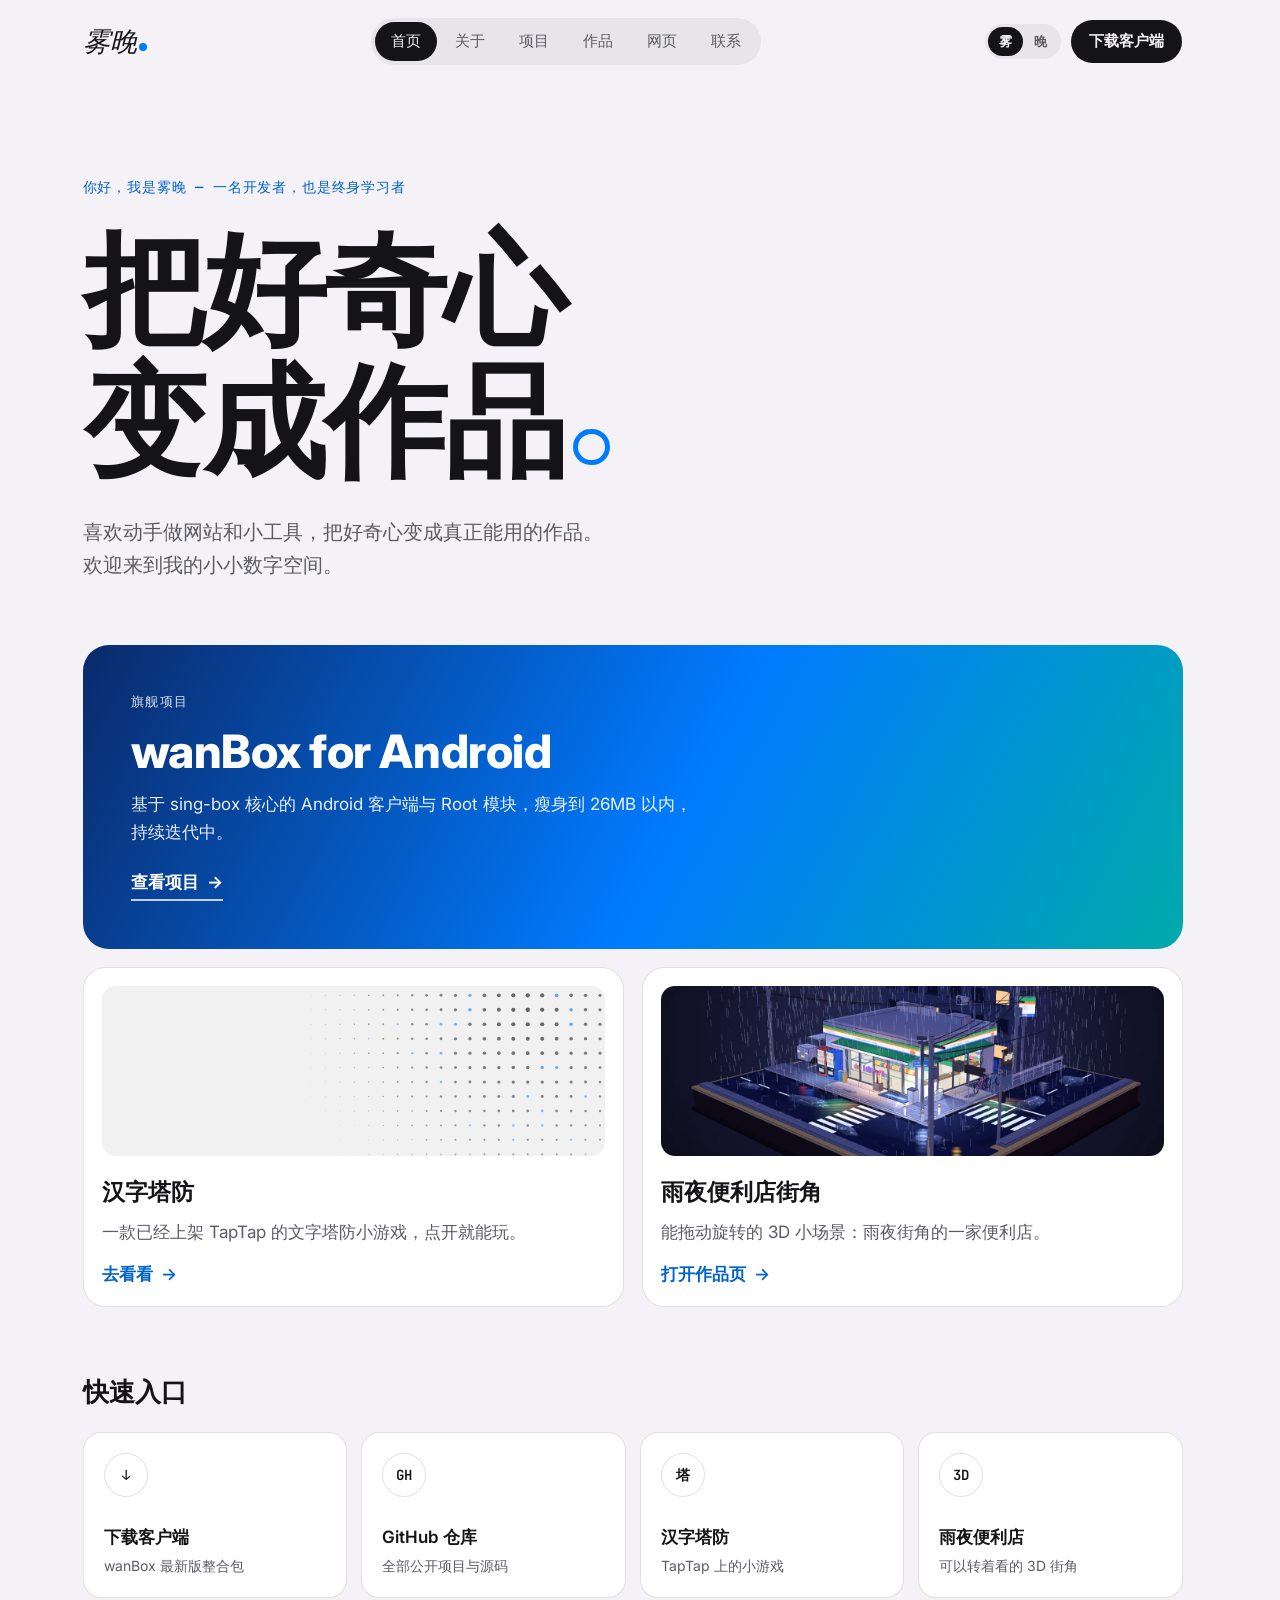
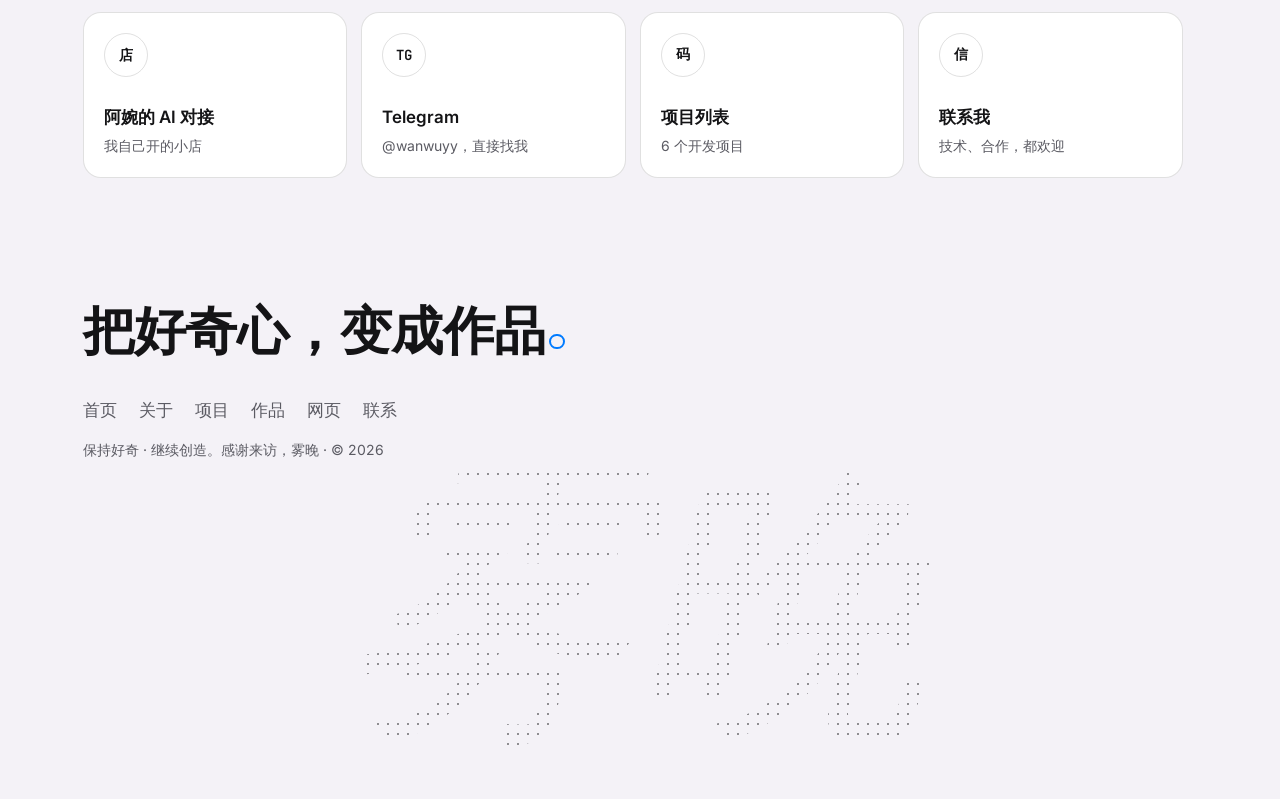
==== index.html @ 42cc9478 "Update download link to wanBox v3.0.19-preview.1" ====
<!doctype html>
<html lang="zh-CN">
<head>
  <meta charset="utf-8">
  <meta name="viewport" content="width=device-width, initial-scale=1, viewport-fit=cover">
  <meta name="color-scheme" content="dark light">
  <meta name="theme-color" content="#060607">
  <meta name="description" content="雾晚的个人主页：了解我、看我的项目与作品、浏览网页入口，并通过 Telegram 联系。">
  <title>雾晚 — 开发者 · 终身学习者</title>
  <link rel="canonical" href="https://wuwan94.duckdns.org/">
  <link rel="icon" href="/assets/favicon.svg" type="image/svg+xml">
  <script>
    (function () {
      var t = null;
      try { t = localStorage.getItem('wuwan-theme'); } catch (e) {}
      if (t !== 'light' && t !== 'dark') {
        t = window.matchMedia && window.matchMedia('(prefers-color-scheme: light)').matches ? 'light' : 'dark';
      }
      document.documentElement.dataset.theme = t;
      document.documentElement.classList.add('js');
    })();
  </script>
  <link rel="preconnect" href="https://fonts.googleapis.com">
  <link rel="preconnect" href="https://fonts.gstatic.com" crossorigin>
  <link rel="stylesheet" href="https://fonts.googleapis.com/css2?family=Inter:wght@400;500;600;700;800&family=Instrument+Serif:ital@0;1&family=JetBrains+Mono:wght@400;500&display=swap">
  <link rel="preconnect" href="https://api.github.com" crossorigin>
  <link rel="stylesheet" href="/assets/site.css?v=20261122c">
  <script src="/assets/site.js?v=20261122c" defer></script>
  <noscript><style>#geoGate,#loader{display:none}</style></noscript>
</head>
<body>
  <div id="loader" aria-hidden="true"><span class="loader-word">雾晚</span><span class="loader-dot"></span></div>
  <div id="geoGate"><div class="box"><h2>正在确认访问地区…</h2><p>请稍候</p></div></div>

  <header class="topbar">
    <a class="logo" href="#/" aria-label="雾晚，回到首页">雾晚<i class="logo-dot"></i></a>
    <nav class="capsule" aria-label="主导航">
      <a href="#/" data-nav="home">首页</a>
      <a href="#/about" data-nav="about">关于</a>
      <a href="#/projects" data-nav="projects">项目</a>
      <a href="#/works" data-nav="works">作品</a>
      <a href="#/sites" data-nav="sites">网页</a>
      <a href="#/contact" data-nav="contact">联系</a>
    </nav>
    <div class="top-actions">
      <button type="button" class="theme-switch" data-theme-toggle aria-label="切换白天 / 黑夜模式"><span class="ts-day" aria-hidden="true">雾</span><span class="ts-night" aria-hidden="true">晚</span></button>
      <a class="download-pill" data-latest-bundle href="https://github.com/Wuwan94/wanBoxForAndroid/releases/download/v3.0.19-preview.1/wanbox-root-module-with-manager-arm64-v8a.zip">下载客户端</a>
    </div>
  </header>

  <main id="app">
    <!-- ============ 首页 ============ -->
    <section class="view" data-view="home">
      <div class="hero">
        <p class="hero-kicker rise">你好，我是雾晚 — 一名开发者，也是终身学习者</p>
        <h1 class="hero-title rise">把好奇心<br>变成作品<span class="ring-dot" aria-hidden="true"></span></h1>
        <p class="hero-sub rise">喜欢动手做网站和小工具，把好奇心变成真正能用的作品。<br>欢迎来到我的小小数字空间。</p>
      </div>

      <a class="aurora-card rise" href="#/projects">
        <span class="aurora-tag">旗舰项目</span>
        <span class="aurora-title">wanBox for Android</span>
        <span class="aurora-copy">基于 sing-box 核心的 Android 客户端与 Root 模块，瘦身到 26MB 以内，持续迭代中。</span>
        <span class="aurora-meta">查看项目 <span aria-hidden="true">→</span></span>
      </a>

      <div class="duo">
        <a class="art-card rise" href="#/works">
          <span class="art-band art-dots" data-art="dots" aria-hidden="true"></span>
          <span class="art-card-title">汉字塔防</span>
          <span class="art-card-copy">一款已经上架 TapTap 的文字塔防小游戏，点开就能玩。</span>
          <span class="art-card-meta">去看看 <span aria-hidden="true">→</span></span>
        </a>
        <a class="art-card rise" href="/konbini/">
          <span class="art-band"><img src="/assets/konbini-scene.webp" width="720" height="450" alt="雨夜便利店 3D 街角全景"></span>
          <span class="art-card-title">雨夜便利店街角</span>
          <span class="art-card-copy">能拖动旋转的 3D 小场景：雨夜街角的一家便利店。</span>
          <span class="art-card-meta">打开作品页 <span aria-hidden="true">→</span></span>
        </a>
      </div>

      <h2 class="wall-title rise">快速入口</h2>
      <div class="wall">
        <a class="tool rise" data-latest-bundle href="https://github.com/Wuwan94/wanBoxForAndroid/releases/download/v3.0.19-preview.1/wanbox-root-module-with-manager-arm64-v8a.zip"><span class="tool-ic" aria-hidden="true">↓</span><span class="tool-name">下载客户端</span><span class="tool-desc">wanBox 最新版整合包</span></a>
        <a class="tool rise" href="https://github.com/Wuwan94" rel="noopener noreferrer"><span class="tool-ic" aria-hidden="true">GH</span><span class="tool-name">GitHub 仓库</span><span class="tool-desc">全部公开项目与源码</span></a>
        <a class="tool rise" href="https://www.taptap.cn/app/1019120" rel="noopener noreferrer"><span class="tool-ic" aria-hidden="true">塔</span><span class="tool-name">汉字塔防</span><span class="tool-desc">TapTap 上的小游戏</span></a>
        <a class="tool rise" href="/konbini/"><span class="tool-ic" aria-hidden="true">3D</span><span class="tool-name">雨夜便利店</span><span class="tool-desc">可以转着看的 3D 街角</span></a>
        <a class="tool rise" href="https://www.16688.com.cn/shop/S809062" rel="noopener noreferrer"><span class="tool-ic" aria-hidden="true">店</span><span class="tool-name">阿婉的 AI 对接</span><span class="tool-desc">我自己开的小店</span></a>
        <a class="tool rise" href="https://t.me/wanwuyy?direct" rel="noopener noreferrer"><span class="tool-ic" aria-hidden="true">TG</span><span class="tool-name">Telegram</span><span class="tool-desc">@wanwuyy，直接找我</span></a>
        <a class="tool rise" href="#/projects"><span class="tool-ic" aria-hidden="true">码</span><span class="tool-name">项目列表</span><span class="tool-desc">6 个开发项目</span></a>
        <a class="tool rise" href="#/contact"><span class="tool-ic" aria-hidden="true">信</span><span class="tool-name">联系我</span><span class="tool-desc">技术、合作，都欢迎</span></a>
      </div>
    </section>

    <!-- ============ 关于 ============ -->
    <section class="view" data-view="about" hidden>
      <div class="page-head">
        <div class="art-band art-wide" data-art="flow" aria-hidden="true"></div>
        <div class="head-row">
          <h1 class="page-title">关于<span class="ring-dot" aria-hidden="true"></span></h1>
          <p class="head-intro">先动手，<br>再慢慢变好。</p>
        </div>
      </div>
      <section class="island-wrap" aria-label="可以开车逛的小岛">
        <div class="island-stage" id="islandStage">
          <canvas id="islandCanvas"></canvas>
          <div class="island-hud"><span id="islandCount">已探索 0 / 6</span></div>
          <div class="island-card" id="islandCard" hidden>
            <button class="island-card-close" id="islandCardClose" type="button" aria-label="关掉这张卡">×</button>
            <h3 id="islandCardTitle"></h3>
            <p id="islandCardCopy"></p>
            <a class="island-card-link" id="islandCardLink" href="#/about"></a>
          </div>
          <div class="island-pad" aria-hidden="true">
            <button type="button" data-k="left" tabindex="-1">◀</button>
            <button type="button" data-k="up" tabindex="-1">▲</button>
            <button type="button" data-k="down" tabindex="-1">▼</button>
            <button type="button" data-k="right" tabindex="-1">▶</button>
          </div>
        </div>
        <p class="island-hint">开车逛一圈吧：WASD 或方向键驾驶，点岛上的建筑也能自动开过去，手机可以用右下角的方向键。六个地方，六件我正在做的事。</p>
      </section>
      <div class="prose">
        <p>我是一名对技术充满热情的开发者，平时喜欢折腾网站和各种小工具。这个主页也是我的作品之一——从页面、样式到部署，都是一次边做边学的实践。</p>
        <p>我相信学习最好的方式就是动手做项目。每做完一个小项目，就把经验记下来，慢慢积累成自己的作品集。</p>
        <blockquote>“好奇心会带我们走得更远。”<cite>— 雾晚</cite></blockquote>
      </div>
      <div class="fact-row">
        <div class="fact"><span class="fact-num">6</span><span class="fact-label">个开发项目</span></div>
        <div class="fact"><span class="fact-num">1</span><span class="fact-label">款上架小游戏</span></div>
        <div class="fact"><span class="fact-num">1</span><span class="fact-label">家自己的小店</span></div>
      </div>
    </section>

    <!-- ============ 项目 ============ -->
    <section class="view" data-view="projects" hidden>
      <div class="page-head">
        <div class="art-band art-wide" data-art="dots" aria-hidden="true"></div>
        <div class="head-row">
          <h1 class="page-title">项目<span class="ring-dot" aria-hidden="true"></span></h1>
          <p class="head-intro">我的项目，<br>直接看仓库。</p>
        </div>
      </div>
      <a class="aurora-card" href="https://github.com/Wuwan94/wanBoxForAndroid" rel="noopener noreferrer">
        <span class="aurora-tag">旗舰项目 · Android / Kotlin</span>
        <span class="aurora-title">wanBox for Android</span>
        <span class="aurora-copy">打开仓库查看代码与项目内容，最新版整合包也可以直接下载。</span>
        <span class="aurora-meta">查看 GitHub 仓库 <span aria-hidden="true">↗</span></span>
      </a>
      <ul class="repo-list">
        <li><a href="https://github.com/Wuwan94/wanBoxForAndroid" rel="noopener noreferrer"><span class="repo-name">wanBoxForAndroid</span><span class="repo-desc">Android 客户端 · Kotlin</span><span class="repo-arrow" aria-hidden="true">↗</span></a></li>
        <li><a href="https://github.com/Wuwan94/AnyKernel3" rel="noopener noreferrer"><span class="repo-name">AnyKernel3</span><span class="repo-desc">内核项目 · SukiSU / BakaSU / FinaSU</span><span class="repo-arrow" aria-hidden="true">↗</span></a></li>
        <li><a href="https://github.com/Wuwan94/oppo_oplus_realme_sm8850" rel="noopener noreferrer"><span class="repo-name">oppo_oplus_realme_sm8850</span><span class="repo-desc">SM8850 内核自动构建</span><span class="repo-arrow" aria-hidden="true">↗</span></a></li>
        <li><a href="https://github.com/Wuwan94/finasu-sm8850-builder" rel="noopener noreferrer"><span class="repo-name">finasu-sm8850-builder</span><span class="repo-desc">SM8850 6.12 内核构建 · FinaSU</span><span class="repo-arrow" aria-hidden="true">↗</span></a></li>
        <li><a href="https://github.com/Wuwan94/rea" rel="noopener noreferrer"><span class="repo-name">rea</span><span class="repo-desc">Agent 辅助逆向 · TypeScript</span><span class="repo-arrow" aria-hidden="true">↗</span></a></li>
        <li><a href="https://github.com/Wuwan94/GKI_FinaSU" rel="noopener noreferrer"><span class="repo-name">GKI_FinaSU</span><span class="repo-desc">GKI 自动构建 · FinaSU / SUSFSC</span><span class="repo-arrow" aria-hidden="true">↗</span></a></li>
      </ul>
      <p class="note-line">每个项目都可以在仓库中继续了解；学习笔记和小工具实验也都放在仓库列表里。</p>
    </section>

    <!-- ============ 作品 ============ -->
    <section class="view" data-view="works" hidden>
      <div class="page-head">
        <div class="art-band art-wide" data-art="confetti" aria-hidden="true"></div>
        <div class="head-row">
          <h1 class="page-title">作品<span class="ring-dot" aria-hidden="true"></span></h1>
          <p class="head-intro">我的作品，<br>点开就能玩。</p>
        </div>
      </div>
      <div class="work-list">
        <a class="work-card" href="/konbini/">
          <span class="work-shot"><img src="/assets/konbini-scene.webp" width="720" height="450" alt="雨夜便利店 3D 街角全景"></span>
          <span class="work-body">
            <span class="work-title">雨夜便利店街角</span>
            <span class="work-tag">3D 场景</span>
            <span class="work-copy">能拖动旋转的 3D 小场景：雨夜街角的一家便利店。</span>
            <span class="art-card-meta">打开作品页 <span aria-hidden="true">→</span></span>
          </span>
        </a>
        <a class="work-card" href="https://www.taptap.cn/app/1019120" rel="noopener noreferrer">
          <span class="work-shot art-fill" data-art="dots" aria-hidden="true"></span>
          <span class="work-body">
            <span class="work-title">汉字塔防</span>
            <span class="work-tag">小游戏 · 已上架 TapTap</span>
            <span class="work-copy">用汉字组字成将的塔防游戏，5 种模式、29 位名将，在 TapTap 免费试玩。</span>
            <span class="art-card-meta">去 TapTap 看看 <span aria-hidden="true">↗</span></span>
          </span>
        </a>
      </div>
      <p class="note-line">以后做的小东西都会陆续放到这一页，每个作品都有自己单独的一页。</p>
    </section>

    <!-- ============ 网页 ============ -->
    <section class="view" data-view="sites" hidden>
      <div class="page-head">
        <div class="art-band art-wide" data-art="wave" aria-hidden="true"></div>
        <div class="head-row">
          <h1 class="page-title">网页<span class="ring-dot" aria-hidden="true"></span></h1>
          <p class="head-intro">网页与仓库，<br>继续探索。</p>
        </div>
      </div>
      <div class="wall wall-2">
        <a class="tool" href="https://github.com/Wuwan94/wuwan94.github.io" rel="noopener noreferrer"><span class="tool-ic" aria-hidden="true">源</span><span class="tool-name">网站源码</span><span class="tool-desc">查看这个网站的 GitHub 仓库</span></a>
        <a class="tool" href="https://github.com/Wuwan94" rel="noopener noreferrer"><span class="tool-ic" aria-hidden="true">GH</span><span class="tool-name">更多网页与仓库</span><span class="tool-desc">打开 GitHub，浏览我的公开仓库</span></a>
        <a class="tool" href="/konbini/"><span class="tool-ic" aria-hidden="true">3D</span><span class="tool-name">雨夜便利店街角</span><span class="tool-desc">本站的 3D 小场景页面</span></a>
        <a class="tool" href="https://wuwan94.duckdns.org/"><span class="tool-ic" aria-hidden="true">备</span><span class="tool-name">备用地址</span><span class="tool-desc">wuwan94.duckdns.org，同一个站</span></a>
      </div>
      <p class="note-line">点开入口查看源码或仓库，项目详情可在对应仓库里了解。</p>
    </section>

    <!-- ============ 联系 ============ -->
    <section class="view" data-view="contact" hidden>
      <div class="page-head">
        <div class="art-band art-wide" data-art="bubbles" aria-hidden="true"></div>
        <div class="head-row">
          <h1 class="page-title">联系<span class="ring-dot" aria-hidden="true"></span></h1>
          <p class="head-intro">有想法？<br>我们聊聊。</p>
        </div>
      </div>
      <p class="prose-lead">技术、合作，或者交换最近学到的新东西，都欢迎。</p>
      <div class="contact-list">
        <a class="contact-row" href="https://t.me/wanwuyy?direct" rel="noopener noreferrer">
          <span class="contact-name">@wanwuyy</span>
          <span class="contact-desc">通过 Telegram 联系雾晚</span>
          <span class="repo-arrow" aria-hidden="true">↗</span>
        </a>
        <a class="contact-row" href="https://www.16688.com.cn/shop/S809062" rel="noopener noreferrer">
          <span class="contact-name">阿婉的 AI 对接</span>
          <span class="contact-desc">我自己开的小店，卖 AI 成品号等虚拟商品</span>
          <span class="repo-arrow" aria-hidden="true">↗</span>
        </a>
        <a class="contact-row" href="https://github.com/Wuwan94" rel="noopener noreferrer">
          <span class="contact-name">GitHub</span>
          <span class="contact-desc">Wuwan94，代码都在这里</span>
          <span class="repo-arrow" aria-hidden="true">↗</span>
        </a>
      </div>
    </section>
  </main>

  <footer class="site-footer">
    <p class="footer-slogan">把好奇心，变成作品<span class="ring-dot" aria-hidden="true"></span></p>
    <nav class="footer-nav" aria-label="页脚导航">
      <a href="#/">首页</a><a href="#/about">关于</a><a href="#/projects">项目</a><a href="#/works">作品</a><a href="#/sites">网页</a><a href="#/contact">联系</a>
    </nav>
    <p class="footer-line">保持好奇 · 继续创造。感谢来访，雾晚 · © 2026</p>
    <div class="wordmark" aria-hidden="true">雾晚</div>
  </footer>

  <button type="button" id="toTop" aria-label="回到顶部">↑</button>
</body>
</html>
---- assets/site.css ----
/* 雾晚个人主页 — 2026-11-22 整站改版：灰阶打底 + 水蓝签名色，巨字标题与空心圆句号，
   衬线斜体 Logo、顶部胶囊导航、每页一幅生成式页首画、页脚半调字标。 */
:root,[data-theme="dark"]{
  --bg:#060607; --ink:#f4f4f2; --muted:#a3a3a3; --line:rgba(255,255,255,.13);
  --card:#0e0e10; --track:rgba(255,255,255,.09); --pill-ink:#060607;
  --water:#007bff; --water-soft:rgba(0,123,255,.16); --water-text:#5ea9ff; color-scheme:dark;
}
[data-theme="light"]{
  --bg:#f4f2f7; --ink:#141416; --muted:#5b5b63; --line:rgba(20,20,22,.13);
  --card:#ffffff; --track:rgba(20,20,22,.06); --pill-ink:#f4f2f7;
  --water:#007bff; --water-soft:rgba(0,123,255,.12); --water-text:#0063cc; color-scheme:light;
}
:root{
  --sans:"Inter",system-ui,-apple-system,BlinkMacSystemFont,"Segoe UI",Roboto,"PingFang SC","Hiragino Sans GB","Noto Sans SC","Microsoft YaHei",sans-serif;
  --serif:"Instrument Serif","Noto Serif SC","Songti SC",serif;
  --mono:"JetBrains Mono",ui-monospace,SFMono-Regular,Menlo,monospace;
  --col:min(1100px,100% - 40px);
  --ease:cubic-bezier(.22,.8,.3,1);
}
*{box-sizing:border-box}
html{scroll-behavior:smooth;scrollbar-gutter:stable}
body{margin:0;background:var(--bg);color:var(--ink);font:400 17px/1.65 var(--sans);-webkit-font-smoothing:antialiased;transition:background .4s ease,color .4s ease}
a{color:inherit;text-decoration:none}
a:focus-visible,button:focus-visible{outline:3px solid var(--water);outline-offset:3px}
img{max-width:100%}
::selection{background:var(--water);color:#fff}

/* ---------- loader & gate ---------- */
#loader{position:fixed;inset:0;z-index:90;background:var(--bg);display:flex;align-items:center;justify-content:center;gap:12px;transition:opacity .5s ease,visibility .5s}
#loader.done{opacity:0;visibility:hidden}
.loader-word{font:italic 400 30px var(--serif);letter-spacing:.02em}
.loader-dot{width:11px;height:11px;border-radius:50%;background:var(--water);animation:pulse 1s ease-in-out infinite}
@keyframes pulse{50%{transform:scale(1.7);opacity:.5}}
#geoGate{position:fixed;inset:0;z-index:100;background:var(--bg);display:grid;place-items:center;text-align:center}
#geoGate .box h2{font-size:24px;margin:0 0 8px}
#geoGate .box p{color:var(--muted);margin:0}

/* ---------- top bar ---------- */
.topbar{position:sticky;top:0;z-index:50;display:flex;align-items:center;justify-content:space-between;gap:16px;width:var(--col);margin:0 auto;padding:18px 0 14px;background:color-mix(in srgb,var(--bg) 86%,transparent);backdrop-filter:blur(12px)}
.logo{font:italic 400 27px/1 var(--serif);letter-spacing:.01em;display:inline-flex;align-items:baseline;gap:2px}
.logo-dot{width:8px;height:8px;border-radius:50%;background:var(--water);display:inline-block}
.capsule{display:flex;gap:2px;background:var(--track);border-radius:999px;padding:4px;overflow-x:auto;scrollbar-width:none}
.capsule::-webkit-scrollbar{display:none}
.capsule a{padding:7px 16px;border-radius:999px;font-size:15px;font-weight:500;color:var(--muted);white-space:nowrap;transition:color .25s,background .25s}
.capsule a:hover{color:var(--ink)}
.capsule a.on{background:var(--ink);color:var(--pill-ink)}
.top-actions{display:flex;align-items:center;gap:10px}
.theme-switch{display:inline-flex;background:var(--track);border:0;border-radius:999px;padding:3px;cursor:pointer;font:inherit}
.theme-switch span{padding:4px 11px;border-radius:999px;font-size:13px;font-weight:600;color:var(--muted)}
[data-theme="dark"] .ts-night,[data-theme="light"] .ts-day{background:var(--ink);color:var(--pill-ink)}
.download-pill{background:var(--ink);color:var(--pill-ink);border-radius:999px;padding:9px 18px;font-size:15px;font-weight:600;white-space:nowrap;transition:transform .2s var(--ease)}
.download-pill:hover{transform:translateY(-1px)}

/* ---------- shared ---------- */
main,footer.site-footer{width:var(--col);margin:0 auto}
.view[hidden]{display:none}
.rise{animation:rise .85s var(--ease) both}
.rise:nth-child(2){animation-delay:.06s}.rise:nth-child(3){animation-delay:.12s}
@keyframes rise{from{opacity:0;transform:translateY(24px)}to{opacity:1;transform:none}}
.ring-dot{display:inline-block;width:.30em;height:.30em;border:.048em solid var(--water);border-radius:50%;margin-left:.07em;vertical-align:baseline}
.note-line{color:var(--muted);margin:34px 0 0}

/* ---------- home ---------- */
.hero{padding:11vh 0 7vh;text-align:left}
.hero-kicker{font:500 14px var(--mono);letter-spacing:.06em;color:var(--water-text);margin:0 0 26px}
.hero-title{font-size:clamp(54px,9.6vw,124px);font-weight:800;line-height:1.08;letter-spacing:-.02em;margin:0 0 28px}
.hero-sub{color:var(--muted);font-size:clamp(17px,2vw,20px);margin:0}
.aurora-card{display:block;border-radius:26px;padding:clamp(28px,4.5vw,48px);color:#fff;background:linear-gradient(118deg,#0a2a6b 0%,#007bff 34%,#00b39a 68%,#6d5cff 105%);background-size:160% 160%;animation:aurora 14s ease-in-out infinite alternate;overflow:hidden}
@keyframes aurora{from{background-position:0% 40%}to{background-position:90% 60%}}
.aurora-tag{display:block;font:500 13px var(--mono);letter-spacing:.12em;opacity:.85;margin-bottom:14px}
.aurora-title{display:block;font-size:clamp(30px,4.4vw,46px);font-weight:800;letter-spacing:-.01em;line-height:1.15;margin-bottom:12px}
.aurora-copy{display:block;font-size:17px;opacity:.92;max-width:52ch;margin-bottom:22px}
.aurora-meta{display:inline-flex;gap:8px;align-items:center;font-weight:700;border-bottom:2px solid rgba(255,255,255,.75);padding-bottom:3px}
.duo{display:grid;grid-template-columns:1fr 1fr;gap:18px;margin-top:18px}
.art-card{display:block;background:var(--card);border:1px solid var(--line);border-radius:22px;padding:18px;transition:transform .25s var(--ease),border-color .25s}
.art-card:hover{transform:translateY(-3px);border-color:var(--water)}
.art-band{display:block;height:170px;border-radius:14px;overflow:hidden;background:var(--track);margin-bottom:18px}
.art-band svg{width:100%;height:100%;display:block}
.art-band img{width:100%;height:100%;object-fit:cover;display:block}
.art-card-title{display:block;font-size:23px;font-weight:700;margin-bottom:6px}
.art-card-copy{display:block;color:var(--muted);margin-bottom:14px}
.art-card-meta{display:inline-flex;gap:8px;font-weight:600;color:var(--water-text)}
.wall-title{font-size:26px;font-weight:800;margin:64px 0 18px}
.wall{display:grid;grid-template-columns:repeat(4,1fr);gap:14px}
.wall-2{grid-template-columns:repeat(2,1fr)}
.tool{display:block;background:var(--card);border:1px solid var(--line);border-radius:18px;padding:20px;transition:transform .25s var(--ease),border-color .25s}
.tool:hover{transform:translateY(-3px);border-color:var(--water)}
.tool-ic{display:flex;align-items:center;justify-content:center;width:44px;height:44px;border:1px solid var(--line);border-radius:50%;font:600 14px var(--mono);margin-bottom:26px}
.tool-name{display:block;font-size:17px;font-weight:600}
.tool-desc{display:block;color:var(--muted);font-size:14px;margin-top:3px}

/* ---------- sub pages ---------- */
.page-head{padding-top:26px}
.art-wide{height:190px;border-radius:18px}
.head-row{display:flex;align-items:flex-end;justify-content:space-between;gap:24px;padding:34px 0 26px;border-bottom:1px solid var(--line)}
.page-title{font-size:clamp(60px,9vw,110px);font-weight:800;line-height:1.02;letter-spacing:-.02em;margin:0}
.head-intro{font-size:clamp(18px,2.2vw,23px);font-weight:600;line-height:1.45;margin:0;text-align:right}
.prose{max-width:68ch;padding-top:36px;font-size:18px}
.prose p{margin:0 0 20px}
.prose blockquote{margin:34px 0 0;padding-left:20px;border-left:3px solid var(--water);font-size:21px;font-weight:600}
.prose blockquote cite{display:block;font-style:normal;color:var(--muted);font-size:15px;margin-top:8px}
.prose-lead{font-size:19px;color:var(--muted);padding-top:32px;margin:0}
.fact-row{display:grid;grid-template-columns:repeat(3,1fr);gap:14px;margin-top:44px}
.fact{background:var(--card);border:1px solid var(--line);border-radius:18px;padding:24px}
.fact-num{display:block;font-size:40px;font-weight:800;line-height:1}
.fact-label{display:block;color:var(--muted);margin-top:8px}
.repo-list{list-style:none;margin:36px 0 0;padding:0}
.repo-list li{border-top:1px solid var(--line)}
.repo-list li:last-child{border-bottom:1px solid var(--line)}
.repo-list a{display:flex;align-items:baseline;gap:18px;padding:19px 6px;transition:background .2s}
.repo-list a:hover{background:var(--water-soft)}
.repo-name{font-weight:600;font-size:18px;overflow-wrap:anywhere}
.repo-desc{color:var(--muted);margin-left:auto;text-align:right;font-size:15px}
.repo-arrow{color:var(--water);font-weight:700}
.projects-flag{margin-top:36px}
.work-list{display:grid;gap:18px;margin-top:36px}
.work-card{display:grid;grid-template-columns:1.15fr 1fr;gap:0;background:var(--card);border:1px solid var(--line);border-radius:22px;overflow:hidden;transition:transform .25s var(--ease),border-color .25s}
.work-card:hover{transform:translateY(-3px);border-color:var(--water)}
.work-shot{display:block;min-height:250px;background:var(--track)}
.work-shot img{width:100%;height:100%;object-fit:cover;display:block}
.work-shot svg{width:100%;height:100%;display:block}
.work-body{display:block;padding:28px}
.work-title{display:block;font-size:26px;font-weight:800}
.work-tag{display:inline-block;margin:10px 0 12px;padding:3px 12px;border-radius:999px;background:var(--water-soft);color:var(--water-text);font-size:13px;font-weight:600}
.work-copy{display:block;color:var(--muted);margin-bottom:18px}
.contact-list{margin-top:14px}
.contact-row{display:flex;align-items:baseline;gap:18px;padding:24px 6px;border-top:1px solid var(--line);transition:background .2s}
.contact-row:last-child{border-bottom:1px solid var(--line)}
.contact-row:hover{background:var(--water-soft)}
.contact-name{font-size:21px;font-weight:700}
.contact-desc{color:var(--muted);margin-left:auto;text-align:right}

/* ---------- footer ---------- */
footer.site-footer{margin-top:110px;padding-bottom:26px}
.footer-slogan{font-size:clamp(32px,4.8vw,52px);font-weight:800;letter-spacing:-.01em;margin:0 0 22px}
.footer-nav{display:flex;flex-wrap:wrap;gap:8px 22px;margin-bottom:14px}
.footer-nav a{color:var(--muted);font-weight:500}
.footer-nav a:hover{color:var(--water)}
.footer-line{color:var(--muted);font-size:14px;margin:0 0 8px}
.wordmark{font:italic 400 clamp(120px,23vw,300px)/0.95 var(--serif);text-align:center;opacity:.45;background-image:radial-gradient(circle,var(--ink) 1.3px,transparent 1.45px);background-size:10px 10px;-webkit-background-clip:text;background-clip:text;color:transparent;user-select:none}
#toTop{position:fixed;right:22px;bottom:22px;width:48px;height:48px;border-radius:50%;border:1px solid var(--line);background:var(--card);color:var(--ink);font-size:19px;cursor:pointer;opacity:0;visibility:hidden;transition:opacity .3s,visibility .3s;z-index:40}
#toTop.show{opacity:1;visibility:visible}

/* ---------- small screens ---------- */
@media(max-width:900px){
  .wall{grid-template-columns:repeat(2,1fr)}
  .duo{grid-template-columns:1fr}
  .work-card{grid-template-columns:1fr}
  .work-shot{min-height:200px}
}
@media(max-width:680px){
  .topbar{flex-wrap:wrap}
  .capsule{order:3;width:100%;justify-content:space-between}
  .capsule a{padding:6px 10px;font-size:14px}
  .hero{padding-top:7vh}
  .head-row{flex-direction:column;align-items:flex-start;gap:12px}
  .head-intro{text-align:left}
  .fact-row{grid-template-columns:1fr 1fr 1fr;gap:8px}
  .fact{padding:16px}
  .fact-num{font-size:30px}
  .repo-desc{display:none}
  .contact-desc{display:none}
  .art-wide{height:130px}
}
@media(prefers-reduced-motion:reduce){
  *,*::before,*::after{animation:none!important;transition:none!important;scroll-behavior:auto!important}
}

/* ---------- drivable island (about page) ---------- */
.island-wrap{margin-top:36px}
.island-stage{position:relative;border:1px solid var(--line);border-radius:22px;overflow:hidden;background:#0d2138;aspect-ratio:16/10}
.island-stage canvas{display:block;width:100%;height:100%}
.island-hud{position:absolute;top:14px;left:14px;background:color-mix(in srgb,var(--card) 88%,transparent);border:1px solid var(--line);border-radius:999px;padding:6px 14px;font-size:14px;font-weight:600;backdrop-filter:blur(6px)}
.island-card{position:absolute;left:14px;right:14px;bottom:14px;background:color-mix(in srgb,var(--card) 94%,transparent);border:1px solid var(--line);border-radius:18px;padding:18px 20px;backdrop-filter:blur(8px)}
.island-card h3{margin:0 26px 6px 0;font-size:21px}
.island-card p{margin:0 0 10px;color:var(--muted)}
.island-card-link{font-weight:700;color:var(--water-text)}
.island-card-close{position:absolute;top:8px;right:12px;border:0;background:none;color:var(--muted);font-size:22px;cursor:pointer;line-height:1;padding:4px}
.island-pad{position:absolute;right:12px;bottom:12px;display:none;gap:8px}
.island-pad button{width:46px;height:46px;border-radius:50%;border:1px solid var(--line);background:color-mix(in srgb,var(--card) 85%,transparent);color:var(--ink);font-size:16px;backdrop-filter:blur(6px)}
@media(pointer:coarse){.island-pad{display:flex}}
.island-hint{color:var(--muted);margin:12px 2px 0;font-size:15px}
@media(max-width:680px){.island-card{right:14px}}
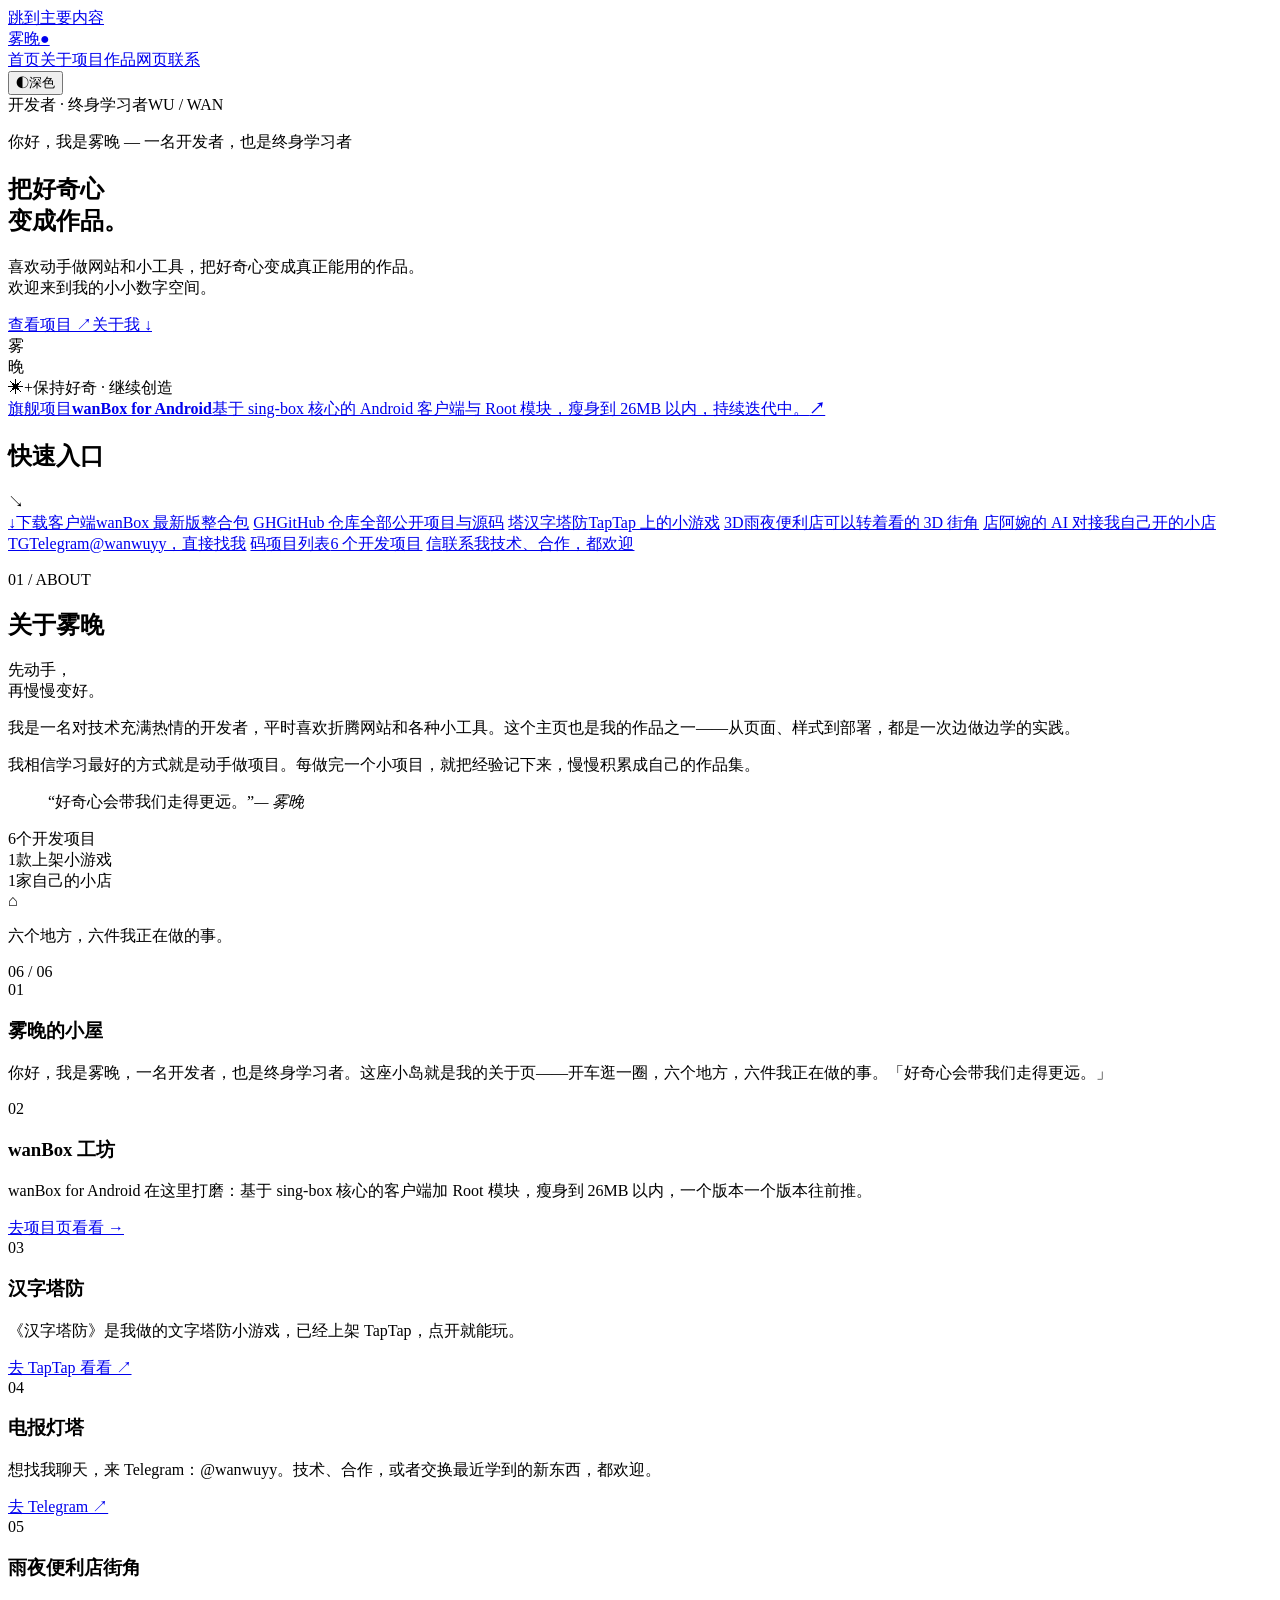
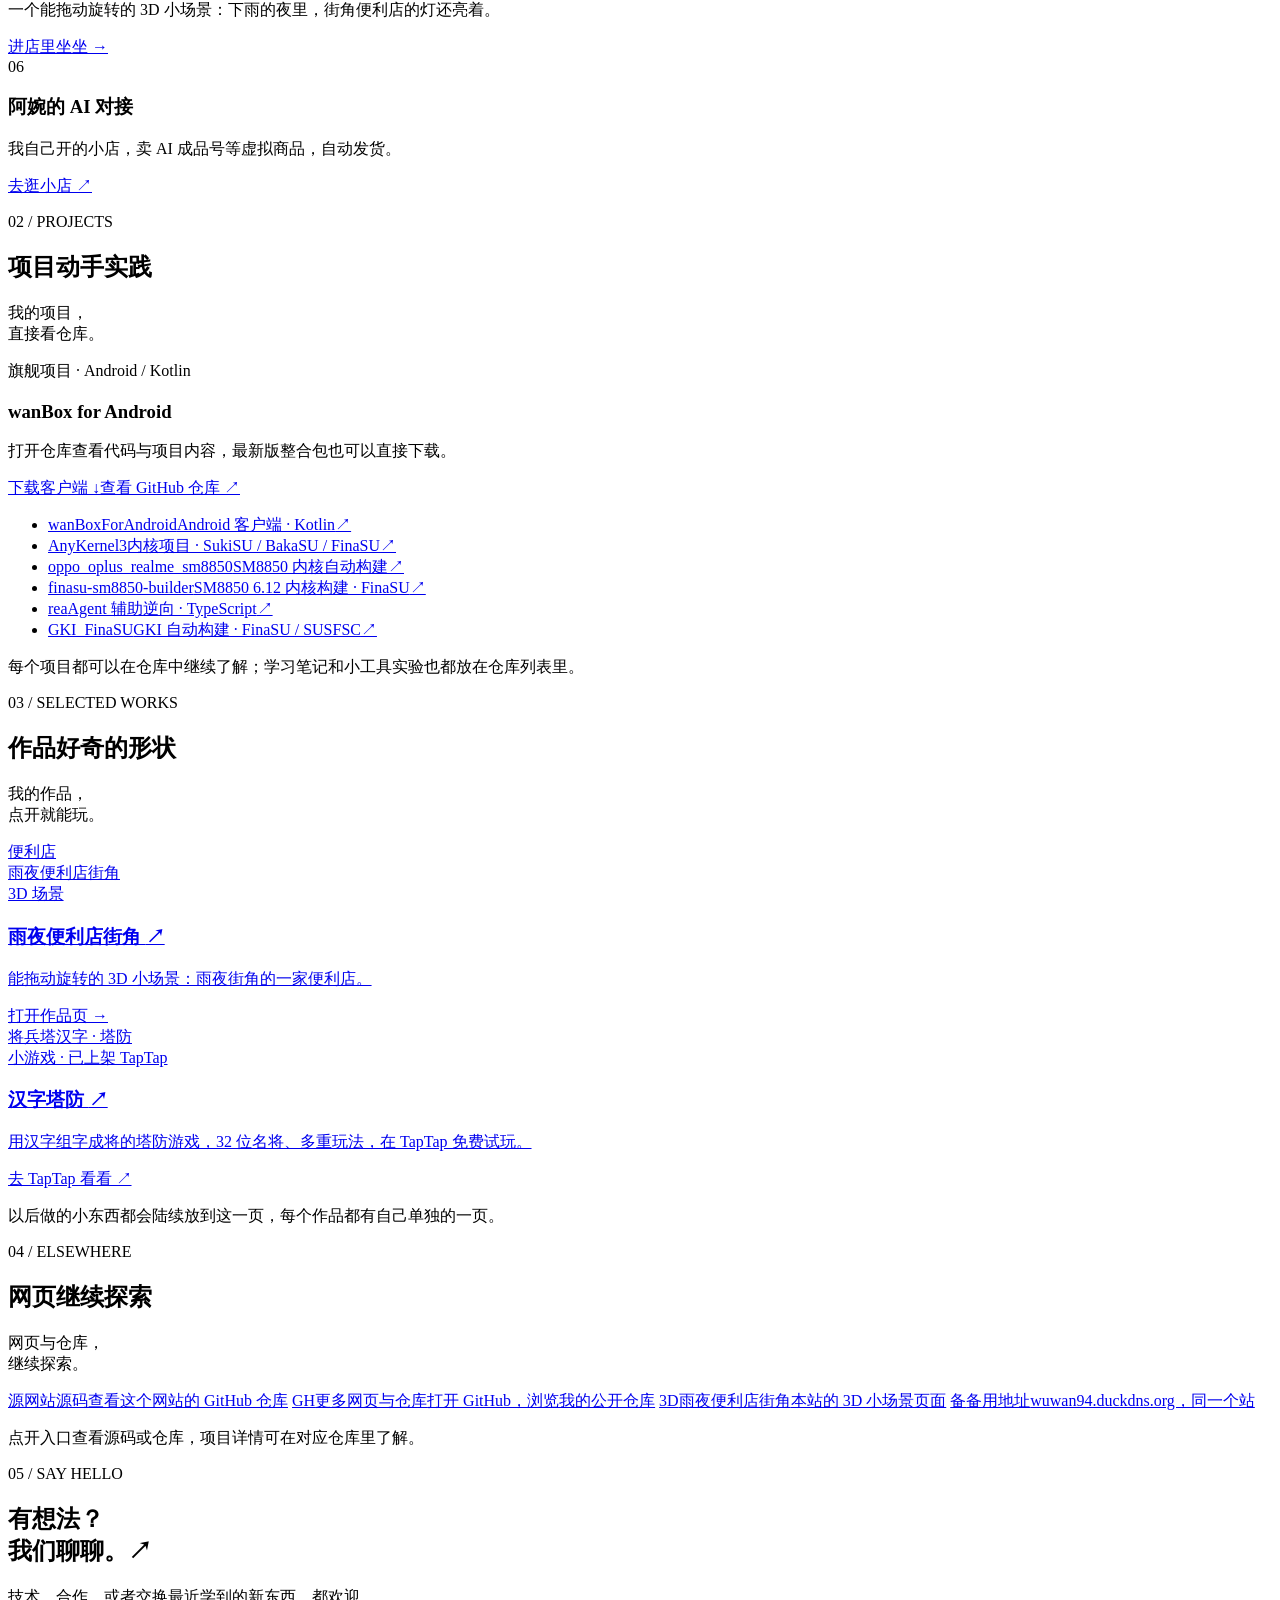
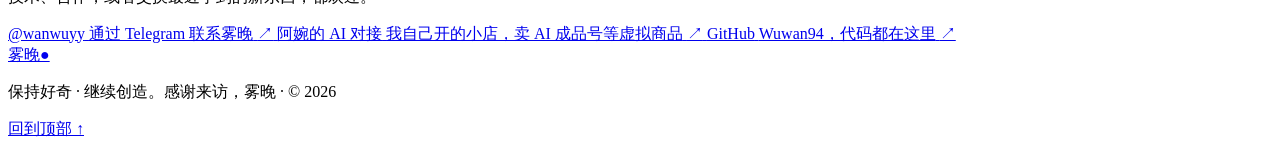
==== commit 3119e402: "上线 GPT 新版个人网站：替换 index.html 为新版单页（GPT 撰写，Muse 复审）" ====
--- a/index.html
+++ b/index.html
@@ -1,224 +1,86 @@
 <!doctype html>
-<html lang="zh-CN">
+<html lang="zh-CN" data-theme="light">
 <head>
   <meta charset="utf-8">
-  <meta name="viewport" content="width=device-width, initial-scale=1, viewport-fit=cover">
-  <meta name="color-scheme" content="dark light">
-  <meta name="theme-color" content="#060607">
+  <meta name="viewport" content="width=device-width, initial-scale=1">
+  <meta name="color-scheme" content="light dark">
+  <meta name="theme-color" content="#f5f3ec">
   <meta name="description" content="雾晚的个人主页：了解我、看我的项目与作品、浏览网页入口，并通过 Telegram 联系。">
   <title>雾晚 — 开发者 · 终身学习者</title>
   <link rel="canonical" href="https://wuwan94.duckdns.org/">
-  <link rel="icon" href="/assets/favicon.svg" type="image/svg+xml">
-  <script>
-    (function () {
-      var t = null;
-      try { t = localStorage.getItem('wuwan-theme'); } catch (e) {}
-      if (t !== 'light' && t !== 'dark') {
-        t = window.matchMedia && window.matchMedia('(prefers-color-scheme: light)').matches ? 'light' : 'dark';
-      }
-      document.documentElement.dataset.theme = t;
-      document.documentElement.classList.add('js');
-    })();
-  </script>
-  <link rel="preconnect" href="https://fonts.googleapis.com">
-  <link rel="preconnect" href="https://fonts.gstatic.com" crossorigin>
-  <link rel="stylesheet" href="https://fonts.googleapis.com/css2?family=Inter:wght@400;500;600;700;800&family=Instrument+Serif:ital@0;1&family=JetBrains+Mono:wght@400;500&display=swap">
-  <link rel="preconnect" href="https://api.github.com" crossorigin>
-  <link rel="stylesheet" href="/assets/site.css?v=20261122c">
-  <script src="/assets/site.js?v=20261122c" defer></script>
-  <noscript><style>#geoGate,#loader{display:none}</style></noscript>
+  <script>try{const t=localStorage.getItem('wuwan-theme');document.documentElement.dataset.theme=t==='dark'||t==='light'?t:matchMedia('(prefers-color-scheme: dark)').matches?'dark':'light';}catch(e){}</script>
+  <link rel="stylesheet" href="assets/style.css">
+  <script src="assets/main.js" defer></script>
 </head>
 <body>
-  <div id="loader" aria-hidden="true"><span class="loader-word">雾晚</span><span class="loader-dot"></span></div>
-  <div id="geoGate"><div class="box"><h2>正在确认访问地区…</h2><p>请稍候</p></div></div>
-
-  <header class="topbar">
-    <a class="logo" href="#/" aria-label="雾晚，回到首页">雾晚<i class="logo-dot"></i></a>
-    <nav class="capsule" aria-label="主导航">
-      <a href="#/" data-nav="home">首页</a>
-      <a href="#/about" data-nav="about">关于</a>
-      <a href="#/projects" data-nav="projects">项目</a>
-      <a href="#/works" data-nav="works">作品</a>
-      <a href="#/sites" data-nav="sites">网页</a>
-      <a href="#/contact" data-nav="contact">联系</a>
-    </nav>
-    <div class="top-actions">
-      <button type="button" class="theme-switch" data-theme-toggle aria-label="切换白天 / 黑夜模式"><span class="ts-day" aria-hidden="true">雾</span><span class="ts-night" aria-hidden="true">晚</span></button>
-      <a class="download-pill" data-latest-bundle href="https://github.com/Wuwan94/wanBoxForAndroid/releases/download/v3.0.19-preview.1/wanbox-root-module-with-manager-arm64-v8a.zip">下载客户端</a>
+<a class="skip-link" href="#main">跳到主要内容</a>
+<header class="topbar">
+  <a class="logo" href="#home" aria-label="雾晚，回到首页">雾晚<span aria-hidden="true">●</span></a>
+  <nav aria-label="主导航"><a href="#home">首页</a><a href="#about">关于</a><a href="#projects">项目</a><a href="#works">作品</a><a href="#sites">网页</a><a href="#contact">联系</a></nav>
+  <button class="theme-toggle" type="button" data-theme-toggle aria-label="切换深色主题"><span aria-hidden="true">◐</span><span class="theme-label">深色</span></button>
+</header>
+<main id="main">
+  <section id="home" class="home" aria-labelledby="home-title">
+    <div class="hero-top"><span>开发者 · 终身学习者</span><span class="small-mark" aria-hidden="true">WU / WAN</span></div>
+    <div class="hero-layout">
+      <div class="hero-copy"><p class="eyebrow">你好，我是雾晚 — 一名开发者，也是终身学习者</p><h1 id="home-title">把好奇心<br>变成<span class="serif">作品</span><span class="title-dot">。</span></h1><p class="hero-sub">喜欢动手做网站和小工具，把好奇心变成真正能用的作品。<br>欢迎来到我的小小数字空间。</p><a class="button primary" href="#projects">查看项目 <span aria-hidden="true">↗</span></a><a class="text-link" href="#about">关于我 <span aria-hidden="true">↓</span></a></div>
+      <div class="orbit-art" aria-hidden="true"><div class="orbit orbit-one"></div><div class="orbit orbit-two"></div><div class="orbit orbit-three"></div><div class="art-core">雾<br><span>晚</span></div><span class="orbit-spark spark-one">✳</span><span class="orbit-spark spark-two">+</span><span class="art-caption">保持好奇 · 继续创造</span></div>
     </div>
-  </header>
-
-  <main id="app">
-    <!-- ============ 首页 ============ -->
-    <section class="view" data-view="home">
-      <div class="hero">
-        <p class="hero-kicker rise">你好，我是雾晚 — 一名开发者，也是终身学习者</p>
-        <h1 class="hero-title rise">把好奇心<br>变成作品<span class="ring-dot" aria-hidden="true"></span></h1>
-        <p class="hero-sub rise">喜欢动手做网站和小工具，把好奇心变成真正能用的作品。<br>欢迎来到我的小小数字空间。</p>
-      </div>
-
-      <a class="aurora-card rise" href="#/projects">
-        <span class="aurora-tag">旗舰项目</span>
-        <span class="aurora-title">wanBox for Android</span>
-        <span class="aurora-copy">基于 sing-box 核心的 Android 客户端与 Root 模块，瘦身到 26MB 以内，持续迭代中。</span>
-        <span class="aurora-meta">查看项目 <span aria-hidden="true">→</span></span>
-      </a>
-
-      <div class="duo">
-        <a class="art-card rise" href="#/works">
-          <span class="art-band art-dots" data-art="dots" aria-hidden="true"></span>
-          <span class="art-card-title">汉字塔防</span>
-          <span class="art-card-copy">一款已经上架 TapTap 的文字塔防小游戏，点开就能玩。</span>
-          <span class="art-card-meta">去看看 <span aria-hidden="true">→</span></span>
-        </a>
-        <a class="art-card rise" href="/konbini/">
-          <span class="art-band"><img src="/assets/konbini-scene.webp" width="720" height="450" alt="雨夜便利店 3D 街角全景"></span>
-          <span class="art-card-title">雨夜便利店街角</span>
-          <span class="art-card-copy">能拖动旋转的 3D 小场景：雨夜街角的一家便利店。</span>
-          <span class="art-card-meta">打开作品页 <span aria-hidden="true">→</span></span>
-        </a>
-      </div>
-
-      <h2 class="wall-title rise">快速入口</h2>
-      <div class="wall">
-        <a class="tool rise" data-latest-bundle href="https://github.com/Wuwan94/wanBoxForAndroid/releases/download/v3.0.19-preview.1/wanbox-root-module-with-manager-arm64-v8a.zip"><span class="tool-ic" aria-hidden="true">↓</span><span class="tool-name">下载客户端</span><span class="tool-desc">wanBox 最新版整合包</span></a>
+    <a class="feature-strip" href="#projects"><span class="feature-label"><i></i> 旗舰项目</span><strong>wanBox for Android</strong><span>基于 sing-box 核心的 Android 客户端与 Root 模块，瘦身到 26MB 以内，持续迭代中。</span><b aria-hidden="true">↗</b></a>
+    <div class="quick-head"><h2>快速入口</h2><span aria-hidden="true">↘</span></div><div class="wall">
+        <a class="tool rise" data-latest-bundle href="https://github.com/Wuwan94/wanBoxForAndroid/releases/download/v3.0.19-preview.3/wanbox-root-module-with-manager-arm64-v8a.zip"><span class="tool-ic" aria-hidden="true">↓</span><span class="tool-name">下载客户端</span><span class="tool-desc">wanBox 最新版整合包</span></a>
         <a class="tool rise" href="https://github.com/Wuwan94" rel="noopener noreferrer"><span class="tool-ic" aria-hidden="true">GH</span><span class="tool-name">GitHub 仓库</span><span class="tool-desc">全部公开项目与源码</span></a>
         <a class="tool rise" href="https://www.taptap.cn/app/1019120" rel="noopener noreferrer"><span class="tool-ic" aria-hidden="true">塔</span><span class="tool-name">汉字塔防</span><span class="tool-desc">TapTap 上的小游戏</span></a>
         <a class="tool rise" href="/konbini/"><span class="tool-ic" aria-hidden="true">3D</span><span class="tool-name">雨夜便利店</span><span class="tool-desc">可以转着看的 3D 街角</span></a>
         <a class="tool rise" href="https://www.16688.com.cn/shop/S809062" rel="noopener noreferrer"><span class="tool-ic" aria-hidden="true">店</span><span class="tool-name">阿婉的 AI 对接</span><span class="tool-desc">我自己开的小店</span></a>
         <a class="tool rise" href="https://t.me/wanwuyy?direct" rel="noopener noreferrer"><span class="tool-ic" aria-hidden="true">TG</span><span class="tool-name">Telegram</span><span class="tool-desc">@wanwuyy，直接找我</span></a>
-        <a class="tool rise" href="#/projects"><span class="tool-ic" aria-hidden="true">码</span><span class="tool-name">项目列表</span><span class="tool-desc">6 个开发项目</span></a>
-        <a class="tool rise" href="#/contact"><span class="tool-ic" aria-hidden="true">信</span><span class="tool-name">联系我</span><span class="tool-desc">技术、合作，都欢迎</span></a>
+        <a class="tool rise" href="#projects"><span class="tool-ic" aria-hidden="true">码</span><span class="tool-name">项目列表</span><span class="tool-desc">6 个开发项目</span></a>
+        <a class="tool rise" href="#contact"><span class="tool-ic" aria-hidden="true">信</span><span class="tool-name">联系我</span><span class="tool-desc">技术、合作，都欢迎</span></a>
       </div>
-    </section>
-
-    <!-- ============ 关于 ============ -->
-    <section class="view" data-view="about" hidden>
-      <div class="page-head">
-        <div class="art-band art-wide" data-art="flow" aria-hidden="true"></div>
-        <div class="head-row">
-          <h1 class="page-title">关于<span class="ring-dot" aria-hidden="true"></span></h1>
-          <p class="head-intro">先动手，<br>再慢慢变好。</p>
-        </div>
-      </div>
-      <section class="island-wrap" aria-label="可以开车逛的小岛">
-        <div class="island-stage" id="islandStage">
-          <canvas id="islandCanvas"></canvas>
-          <div class="island-hud"><span id="islandCount">已探索 0 / 6</span></div>
-          <div class="island-card" id="islandCard" hidden>
-            <button class="island-card-close" id="islandCardClose" type="button" aria-label="关掉这张卡">×</button>
-            <h3 id="islandCardTitle"></h3>
-            <p id="islandCardCopy"></p>
-            <a class="island-card-link" id="islandCardLink" href="#/about"></a>
-          </div>
-          <div class="island-pad" aria-hidden="true">
-            <button type="button" data-k="left" tabindex="-1">◀</button>
-            <button type="button" data-k="up" tabindex="-1">▲</button>
-            <button type="button" data-k="down" tabindex="-1">▼</button>
-            <button type="button" data-k="right" tabindex="-1">▶</button>
-          </div>
-        </div>
-        <p class="island-hint">开车逛一圈吧：WASD 或方向键驾驶，点岛上的建筑也能自动开过去，手机可以用右下角的方向键。六个地方，六件我正在做的事。</p>
-      </section>
-      <div class="prose">
+  </section>
+  <section id="about" class="section" aria-labelledby="about-title">
+    <div class="section-head"><div><p class="eyebrow">01 / ABOUT</p><h2 id="about-title">关于<span>雾晚</span></h2></div><p>先动手，<br>再慢慢变好。</p></div>
+    <div class="about-layout"><div class="prose">
         <p>我是一名对技术充满热情的开发者，平时喜欢折腾网站和各种小工具。这个主页也是我的作品之一——从页面、样式到部署，都是一次边做边学的实践。</p>
         <p>我相信学习最好的方式就是动手做项目。每做完一个小项目，就把经验记下来，慢慢积累成自己的作品集。</p>
         <blockquote>“好奇心会带我们走得更远。”<cite>— 雾晚</cite></blockquote>
-      </div>
-      <div class="fact-row">
+      </div><div class="fact-row">
         <div class="fact"><span class="fact-num">6</span><span class="fact-label">个开发项目</span></div>
         <div class="fact"><span class="fact-num">1</span><span class="fact-label">款上架小游戏</span></div>
         <div class="fact"><span class="fact-num">1</span><span class="fact-label">家自己的小店</span></div>
-      </div>
-    </section>
-
-    <!-- ============ 项目 ============ -->
-    <section class="view" data-view="projects" hidden>
-      <div class="page-head">
-        <div class="art-band art-wide" data-art="dots" aria-hidden="true"></div>
-        <div class="head-row">
-          <h1 class="page-title">项目<span class="ring-dot" aria-hidden="true"></span></h1>
-          <p class="head-intro">我的项目，<br>直接看仓库。</p>
-        </div>
-      </div>
-      <a class="aurora-card" href="https://github.com/Wuwan94/wanBoxForAndroid" rel="noopener noreferrer">
-        <span class="aurora-tag">旗舰项目 · Android / Kotlin</span>
-        <span class="aurora-title">wanBox for Android</span>
-        <span class="aurora-copy">打开仓库查看代码与项目内容，最新版整合包也可以直接下载。</span>
-        <span class="aurora-meta">查看 GitHub 仓库 <span aria-hidden="true">↗</span></span>
-      </a>
-      <ul class="repo-list">
+      </div></div>
+    <div class="story-heading"><span class="mini-island" aria-hidden="true">⌂</span><p>六个地方，六件我正在做的事。</p><span aria-hidden="true">06 / 06</span></div>
+    <div class="stories"><article class="story"><span class="story-index">01</span><h3>雾晚的小屋</h3><p>你好，我是雾晚，一名开发者，也是终身学习者。这座小岛就是我的关于页——开车逛一圈，六个地方，六件我正在做的事。「好奇心会带我们走得更远。」</p></article><article class="story"><span class="story-index">02</span><h3>wanBox 工坊</h3><p>wanBox for Android 在这里打磨：基于 sing-box 核心的客户端加 Root 模块，瘦身到 26MB 以内，一个版本一个版本往前推。</p><a href="#projects">去项目页看看 →</a></article><article class="story"><span class="story-index">03</span><h3>汉字塔防</h3><p>《汉字塔防》是我做的文字塔防小游戏，已经上架 TapTap，点开就能玩。</p><a href="https://www.taptap.cn/app/1019120">去 TapTap 看看 ↗</a></article><article class="story"><span class="story-index">04</span><h3>电报灯塔</h3><p>想找我聊天，来 Telegram：@wanwuyy。技术、合作，或者交换最近学到的新东西，都欢迎。</p><a href="https://t.me/wanwuyy?direct">去 Telegram ↗</a></article><article class="story"><span class="story-index">05</span><h3>雨夜便利店街角</h3><p>一个能拖动旋转的 3D 小场景：下雨的夜里，街角便利店的灯还亮着。</p><a href="/konbini/">进店里坐坐 →</a></article><article class="story"><span class="story-index">06</span><h3>阿婉的 AI 对接</h3><p>我自己开的小店，卖 AI 成品号等虚拟商品，自动发货。</p><a href="https://www.16688.com.cn/shop/S809062">去逛小店 ↗</a></article></div>
+  </section>
+  <section id="projects" class="section" aria-labelledby="projects-title">
+    <div class="section-head"><div><p class="eyebrow">02 / PROJECTS</p><h2 id="projects-title">项目<span>动手实践</span></h2></div><p>我的项目，<br>直接看仓库。</p></div>
+    <div class="project-feature"><div><span class="tag">旗舰项目 · Android / Kotlin</span><h3>wanBox <span>for Android</span></h3><p>打开仓库查看代码与项目内容，最新版整合包也可以直接下载。</p></div><div class="project-actions"><a class="button primary" data-latest-bundle href="https://github.com/Wuwan94/wanBoxForAndroid/releases/download/v3.0.19-preview.3/wanbox-root-module-with-manager-arm64-v8a.zip">下载客户端 <span aria-hidden="true">↓</span></a><a class="text-link" href="https://github.com/Wuwan94/wanBoxForAndroid" rel="noopener noreferrer">查看 GitHub 仓库 ↗</a></div></div>
+    <ul class="repo-list">
         <li><a href="https://github.com/Wuwan94/wanBoxForAndroid" rel="noopener noreferrer"><span class="repo-name">wanBoxForAndroid</span><span class="repo-desc">Android 客户端 · Kotlin</span><span class="repo-arrow" aria-hidden="true">↗</span></a></li>
         <li><a href="https://github.com/Wuwan94/AnyKernel3" rel="noopener noreferrer"><span class="repo-name">AnyKernel3</span><span class="repo-desc">内核项目 · SukiSU / BakaSU / FinaSU</span><span class="repo-arrow" aria-hidden="true">↗</span></a></li>
         <li><a href="https://github.com/Wuwan94/oppo_oplus_realme_sm8850" rel="noopener noreferrer"><span class="repo-name">oppo_oplus_realme_sm8850</span><span class="repo-desc">SM8850 内核自动构建</span><span class="repo-arrow" aria-hidden="true">↗</span></a></li>
         <li><a href="https://github.com/Wuwan94/finasu-sm8850-builder" rel="noopener noreferrer"><span class="repo-name">finasu-sm8850-builder</span><span class="repo-desc">SM8850 6.12 内核构建 · FinaSU</span><span class="repo-arrow" aria-hidden="true">↗</span></a></li>
         <li><a href="https://github.com/Wuwan94/rea" rel="noopener noreferrer"><span class="repo-name">rea</span><span class="repo-desc">Agent 辅助逆向 · TypeScript</span><span class="repo-arrow" aria-hidden="true">↗</span></a></li>
         <li><a href="https://github.com/Wuwan94/GKI_FinaSU" rel="noopener noreferrer"><span class="repo-name">GKI_FinaSU</span><span class="repo-desc">GKI 自动构建 · FinaSU / SUSFSC</span><span class="repo-arrow" aria-hidden="true">↗</span></a></li>
-      </ul>
-      <p class="note-line">每个项目都可以在仓库中继续了解；学习笔记和小工具实验也都放在仓库列表里。</p>
-    </section>
-
-    <!-- ============ 作品 ============ -->
-    <section class="view" data-view="works" hidden>
-      <div class="page-head">
-        <div class="art-band art-wide" data-art="confetti" aria-hidden="true"></div>
-        <div class="head-row">
-          <h1 class="page-title">作品<span class="ring-dot" aria-hidden="true"></span></h1>
-          <p class="head-intro">我的作品，<br>点开就能玩。</p>
-        </div>
-      </div>
-      <div class="work-list">
-        <a class="work-card" href="/konbini/">
-          <span class="work-shot"><img src="/assets/konbini-scene.webp" width="720" height="450" alt="雨夜便利店 3D 街角全景"></span>
-          <span class="work-body">
-            <span class="work-title">雨夜便利店街角</span>
-            <span class="work-tag">3D 场景</span>
-            <span class="work-copy">能拖动旋转的 3D 小场景：雨夜街角的一家便利店。</span>
-            <span class="art-card-meta">打开作品页 <span aria-hidden="true">→</span></span>
-          </span>
-        </a>
-        <a class="work-card" href="https://www.taptap.cn/app/1019120" rel="noopener noreferrer">
-          <span class="work-shot art-fill" data-art="dots" aria-hidden="true"></span>
-          <span class="work-body">
-            <span class="work-title">汉字塔防</span>
-            <span class="work-tag">小游戏 · 已上架 TapTap</span>
-            <span class="work-copy">用汉字组字成将的塔防游戏，5 种模式、29 位名将，在 TapTap 免费试玩。</span>
-            <span class="art-card-meta">去 TapTap 看看 <span aria-hidden="true">↗</span></span>
-          </span>
-        </a>
-      </div>
-      <p class="note-line">以后做的小东西都会陆续放到这一页，每个作品都有自己单独的一页。</p>
-    </section>
-
-    <!-- ============ 网页 ============ -->
-    <section class="view" data-view="sites" hidden>
-      <div class="page-head">
-        <div class="art-band art-wide" data-art="wave" aria-hidden="true"></div>
-        <div class="head-row">
-          <h1 class="page-title">网页<span class="ring-dot" aria-hidden="true"></span></h1>
-          <p class="head-intro">网页与仓库，<br>继续探索。</p>
-        </div>
-      </div>
-      <div class="wall wall-2">
+      </ul><p class="note-line">每个项目都可以在仓库中继续了解；学习笔记和小工具实验也都放在仓库列表里。</p>
+  </section>
+  <section id="works" class="section" aria-labelledby="works-title">
+    <div class="section-head"><div><p class="eyebrow">03 / SELECTED WORKS</p><h2 id="works-title">作品<span>好奇的形状</span></h2></div><p>我的作品，<br>点开就能玩。</p></div>
+    <div class="works-grid">
+      <a class="work-card" href="/konbini/"><div class="work-art konbini-art" aria-hidden="true"><div class="rain"></div><span class="moon"></span><div class="shop-scene"><div class="shop-sign">便利店</div><div class="shop-window"></div><div class="shop-door"></div></div><span class="pavement"></span><span class="scene-label">雨夜便利店街角</span></div><div class="work-body"><span class="tag">3D 场景</span><h3>雨夜便利店街角 <span aria-hidden="true">↗</span></h3><p>能拖动旋转的 3D 小场景：雨夜街角的一家便利店。</p><span class="text-link">打开作品页 →</span></div></a>
+      <a class="work-card" href="https://www.taptap.cn/app/1019120" rel="noopener noreferrer"><div class="work-art tower-art" aria-hidden="true"><div class="game-grid"></div><span class="han han-one">将</span><span class="han han-two">兵</span><span class="han han-three">塔</span><span class="game-caption">汉字 · 塔防</span></div><div class="work-body"><span class="tag">小游戏 · 已上架 TapTap</span><h3>汉字塔防 <span aria-hidden="true">↗</span></h3><p>用汉字组字成将的塔防游戏，32 位名将、多重玩法，在 TapTap 免费试玩。</p><span class="text-link">去 TapTap 看看 ↗</span></div></a>
+    </div><p class="note-line">以后做的小东西都会陆续放到这一页，每个作品都有自己单独的一页。</p>
+  </section>
+  <section id="sites" class="section" aria-labelledby="sites-title">
+    <div class="section-head"><div><p class="eyebrow">04 / ELSEWHERE</p><h2 id="sites-title">网页<span>继续探索</span></h2></div><p>网页与仓库，<br>继续探索。</p></div><div class="wall wall-2">
         <a class="tool" href="https://github.com/Wuwan94/wuwan94.github.io" rel="noopener noreferrer"><span class="tool-ic" aria-hidden="true">源</span><span class="tool-name">网站源码</span><span class="tool-desc">查看这个网站的 GitHub 仓库</span></a>
         <a class="tool" href="https://github.com/Wuwan94" rel="noopener noreferrer"><span class="tool-ic" aria-hidden="true">GH</span><span class="tool-name">更多网页与仓库</span><span class="tool-desc">打开 GitHub，浏览我的公开仓库</span></a>
         <a class="tool" href="/konbini/"><span class="tool-ic" aria-hidden="true">3D</span><span class="tool-name">雨夜便利店街角</span><span class="tool-desc">本站的 3D 小场景页面</span></a>
         <a class="tool" href="https://wuwan94.duckdns.org/"><span class="tool-ic" aria-hidden="true">备</span><span class="tool-name">备用地址</span><span class="tool-desc">wuwan94.duckdns.org，同一个站</span></a>
-      </div>
-      <p class="note-line">点开入口查看源码或仓库，项目详情可在对应仓库里了解。</p>
-    </section>
-
-    <!-- ============ 联系 ============ -->
-    <section class="view" data-view="contact" hidden>
-      <div class="page-head">
-        <div class="art-band art-wide" data-art="bubbles" aria-hidden="true"></div>
-        <div class="head-row">
-          <h1 class="page-title">联系<span class="ring-dot" aria-hidden="true"></span></h1>
-          <p class="head-intro">有想法？<br>我们聊聊。</p>
-        </div>
-      </div>
-      <p class="prose-lead">技术、合作，或者交换最近学到的新东西，都欢迎。</p>
-      <div class="contact-list">
+      </div><p class="note-line">点开入口查看源码或仓库，项目详情可在对应仓库里了解。</p>
+  </section>
+  <section id="contact" class="section contact-section" aria-labelledby="contact-title">
+    <div class="section-head"><div><p class="eyebrow">05 / SAY HELLO</p><h2 id="contact-title">有想法？<br><span class="contact-title-line">我们聊聊。<span aria-hidden="true">↗</span></span></h2></div></div><p class="prose-lead">技术、合作，或者交换最近学到的新东西，都欢迎。</p><div class="contact-list">
         <a class="contact-row" href="https://t.me/wanwuyy?direct" rel="noopener noreferrer">
           <span class="contact-name">@wanwuyy</span>
           <span class="contact-desc">通过 Telegram 联系雾晚</span>
@@ -235,18 +97,8 @@
           <span class="repo-arrow" aria-hidden="true">↗</span>
         </a>
       </div>
-    </section>
-  </main>
-
-  <footer class="site-footer">
-    <p class="footer-slogan">把好奇心，变成作品<span class="ring-dot" aria-hidden="true"></span></p>
-    <nav class="footer-nav" aria-label="页脚导航">
-      <a href="#/">首页</a><a href="#/about">关于</a><a href="#/projects">项目</a><a href="#/works">作品</a><a href="#/sites">网页</a><a href="#/contact">联系</a>
-    </nav>
-    <p class="footer-line">保持好奇 · 继续创造。感谢来访，雾晚 · © 2026</p>
-    <div class="wordmark" aria-hidden="true">雾晚</div>
-  </footer>
-
-  <button type="button" id="toTop" aria-label="回到顶部">↑</button>
-</body>
-</html>
+  </section>
+</main>
+<footer><a class="logo" href="#home">雾晚<span aria-hidden="true">●</span></a><p>保持好奇 · 继续创造。感谢来访，雾晚 · © 2026</p><a href="#home">回到顶部 ↑</a></footer>
+<div id="geoGate" class="geo-gate" role="dialog" aria-modal="true" aria-labelledby="geo-title" aria-describedby="geo-copy" hidden><div class="gate-box"><span class="gate-symbol" aria-hidden="true">◎</span><p class="eyebrow">访问地区提示</p><h2 id="geo-title">本站仅向中国地区 IP 开放。</h2><p id="geo-copy">当前 IP 所在地区不在中国。你可以关闭提示，继续浏览。</p><button class="button primary" type="button" data-dismiss-gate>继续浏览 <span aria-hidden="true">→</span></button></div></div>
+</body></html>
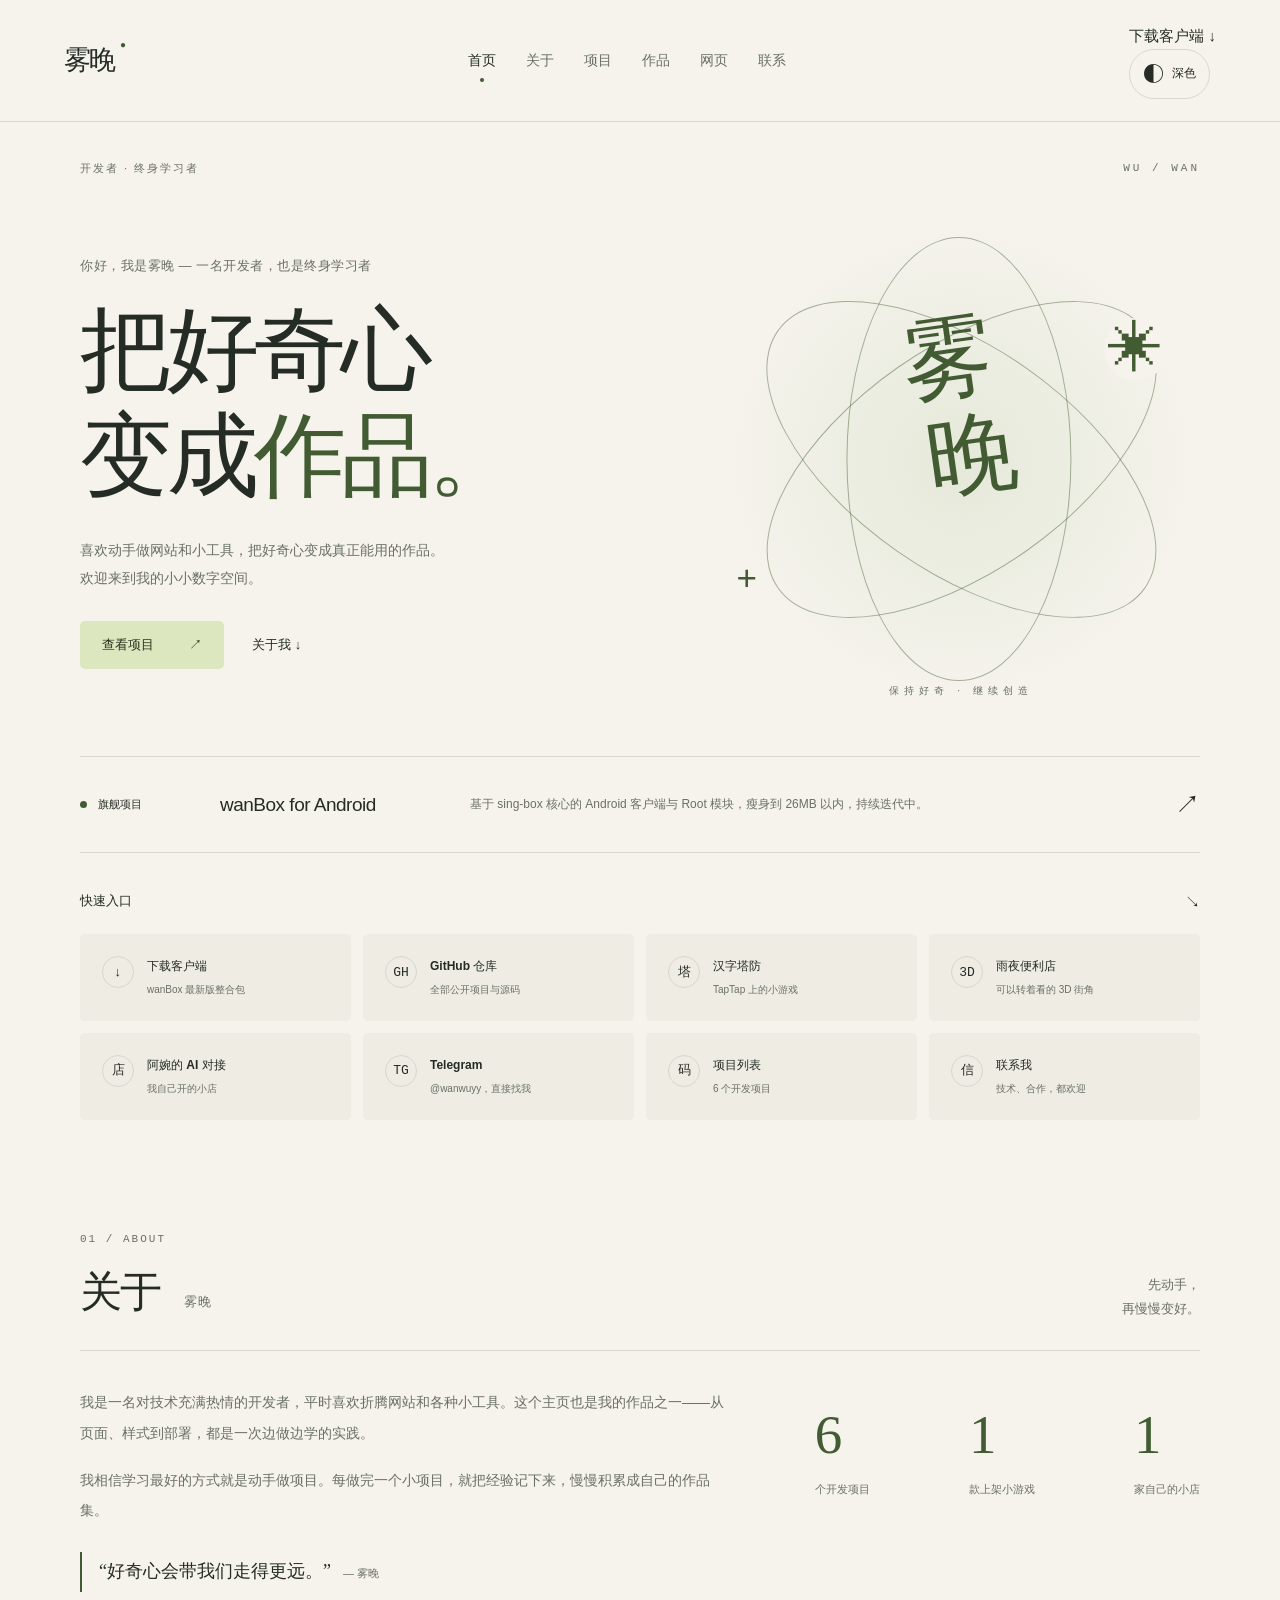
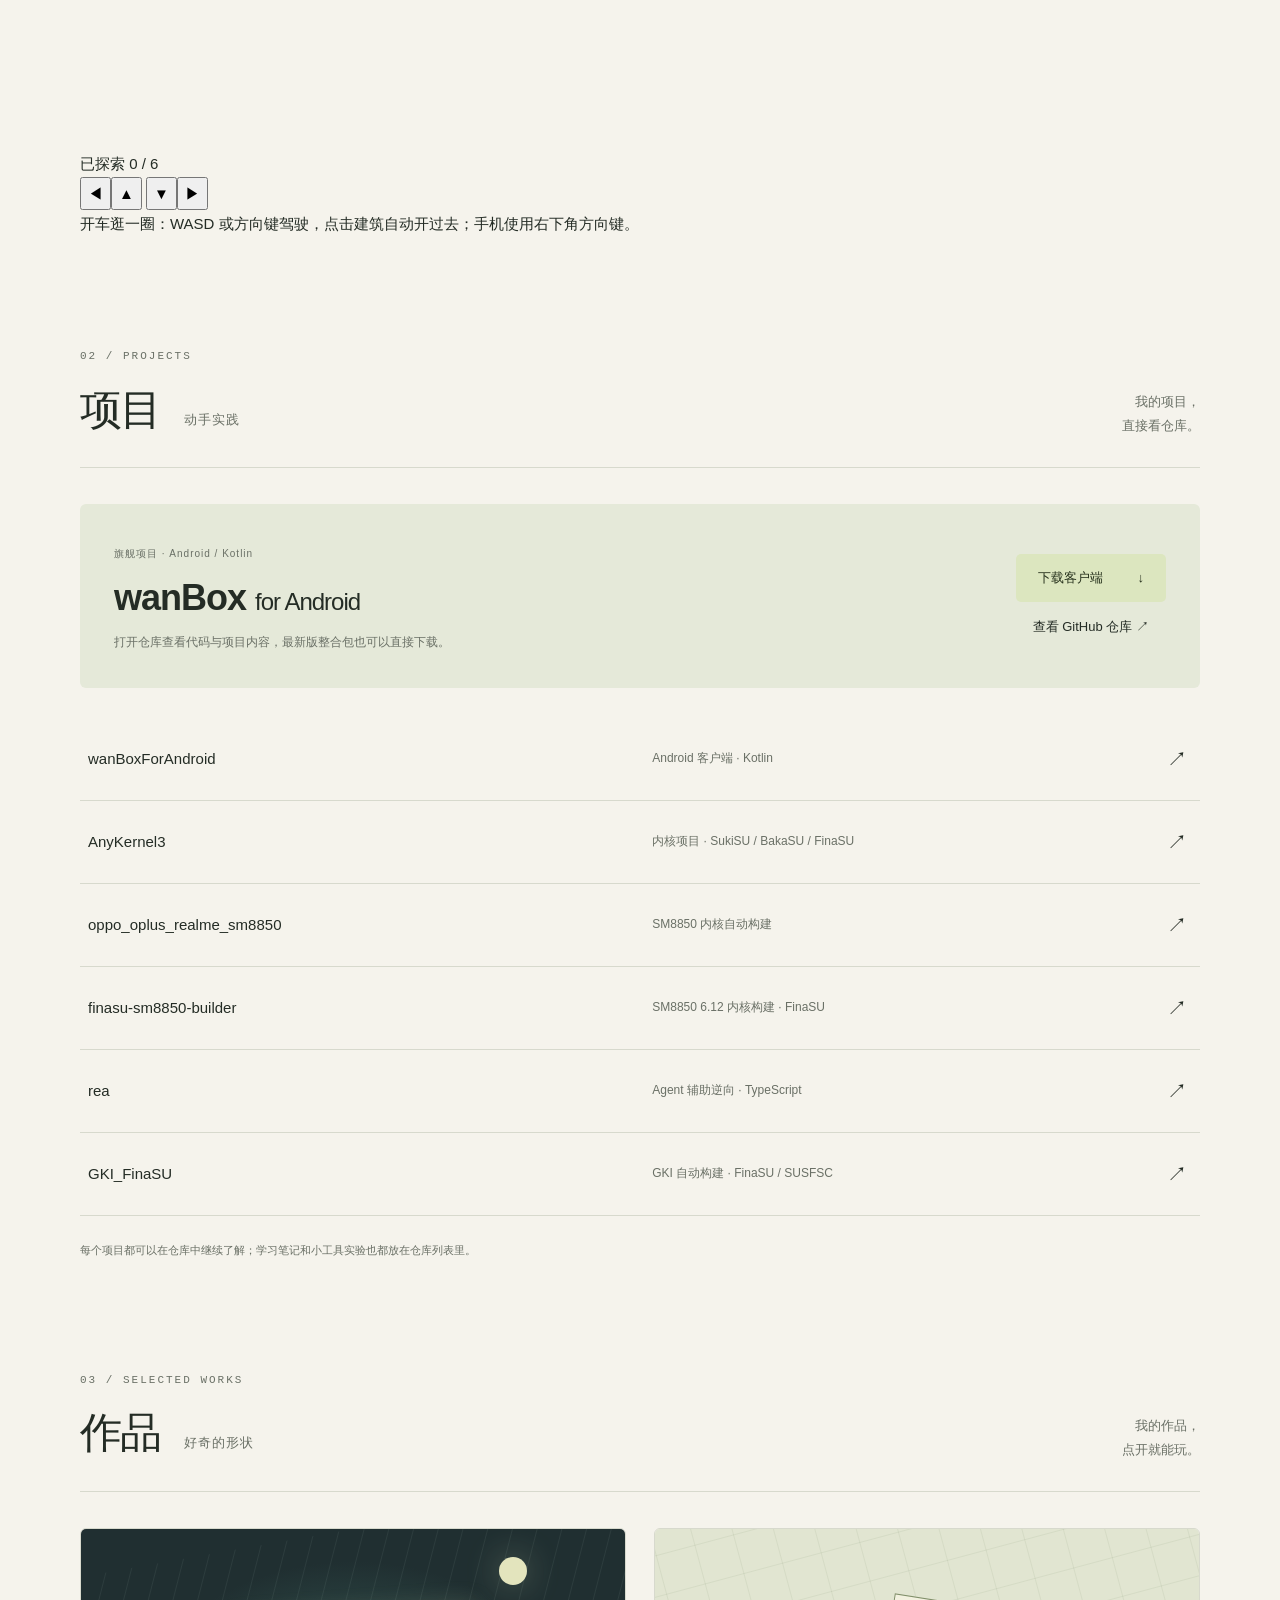
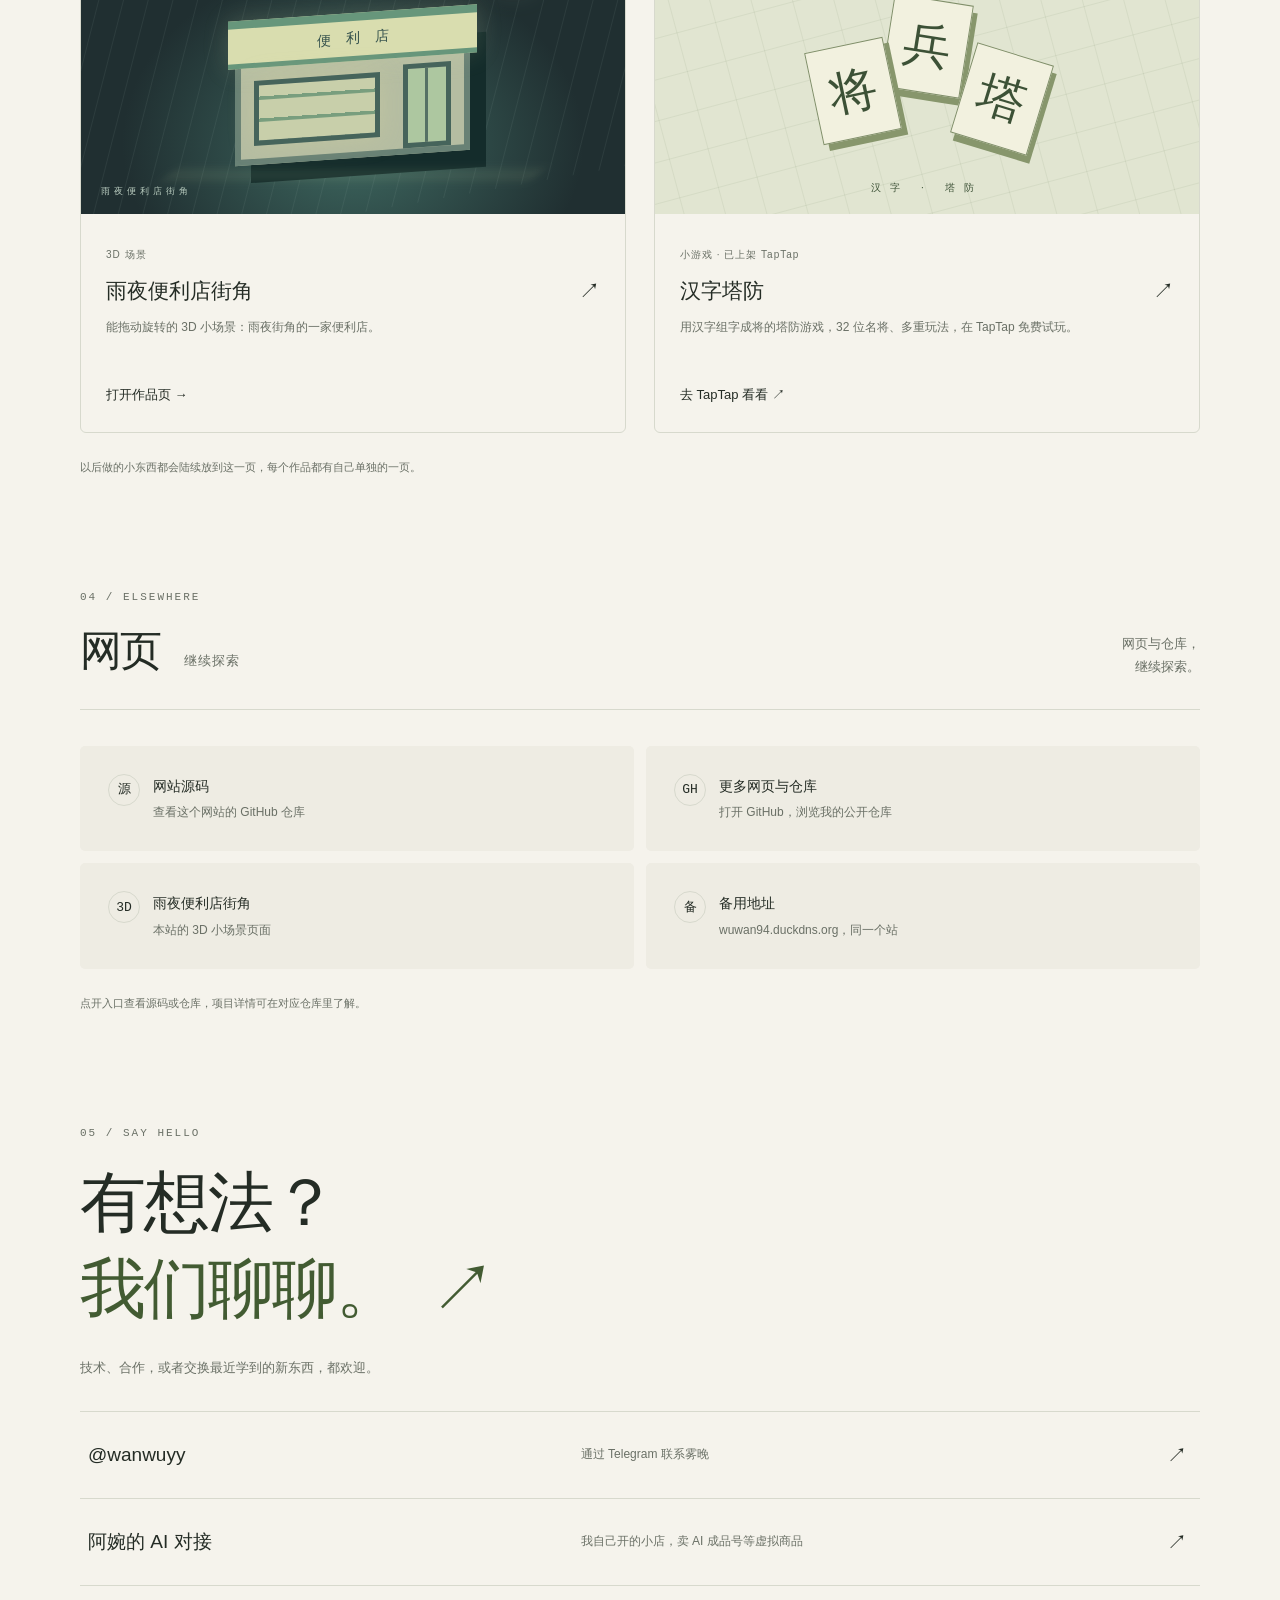
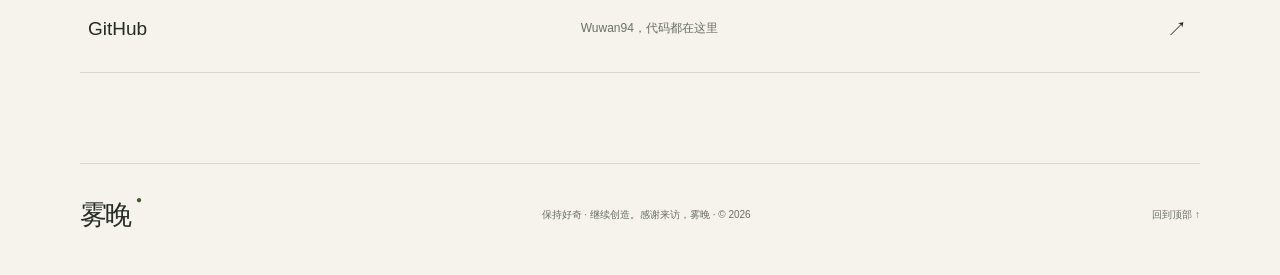
==== commit f60a83b7: "小岛移植上线：可开车小岛 + 顶栏下载按钮补回 + 视觉打磨（GPT 写，Muse 复审）" ====
--- a/index.html
+++ b/index.html
@@ -11,13 +11,17 @@
   <script>try{const t=localStorage.getItem('wuwan-theme');document.documentElement.dataset.theme=t==='dark'||t==='light'?t:matchMedia('(prefers-color-scheme: dark)').matches?'dark':'light';}catch(e){}</script>
   <link rel="stylesheet" href="assets/style.css">
   <script src="assets/main.js" defer></script>
+  <script src="assets/island.js" defer></script>
 </head>
 <body>
 <a class="skip-link" href="#main">跳到主要内容</a>
 <header class="topbar">
   <a class="logo" href="#home" aria-label="雾晚，回到首页">雾晚<span aria-hidden="true">●</span></a>
   <nav aria-label="主导航"><a href="#home">首页</a><a href="#about">关于</a><a href="#projects">项目</a><a href="#works">作品</a><a href="#sites">网页</a><a href="#contact">联系</a></nav>
-  <button class="theme-toggle" type="button" data-theme-toggle aria-label="切换深色主题"><span aria-hidden="true">◐</span><span class="theme-label">深色</span></button>
+  <div class="top-actions">
+    <a class="download-pill" data-latest-bundle href="https://github.com/Wuwan94/wanBoxForAndroid/releases/download/v3.0.19-preview.3/wanbox-root-module-with-manager-arm64-v8a.zip">下载客户端 <span aria-hidden="true">↓</span></a>
+    <button class="theme-toggle" type="button" data-theme-toggle aria-label="切换深色主题"><span aria-hidden="true">◐</span><span class="theme-label">深色</span></button>
+  </div>
 </header>
 <main id="main">
   <section id="home" class="home" aria-labelledby="home-title">
@@ -49,8 +53,22 @@
         <div class="fact"><span class="fact-num">1</span><span class="fact-label">款上架小游戏</span></div>
         <div class="fact"><span class="fact-num">1</span><span class="fact-label">家自己的小店</span></div>
       </div></div>
-    <div class="story-heading"><span class="mini-island" aria-hidden="true">⌂</span><p>六个地方，六件我正在做的事。</p><span aria-hidden="true">06 / 06</span></div>
-    <div class="stories"><article class="story"><span class="story-index">01</span><h3>雾晚的小屋</h3><p>你好，我是雾晚，一名开发者，也是终身学习者。这座小岛就是我的关于页——开车逛一圈，六个地方，六件我正在做的事。「好奇心会带我们走得更远。」</p></article><article class="story"><span class="story-index">02</span><h3>wanBox 工坊</h3><p>wanBox for Android 在这里打磨：基于 sing-box 核心的客户端加 Root 模块，瘦身到 26MB 以内，一个版本一个版本往前推。</p><a href="#projects">去项目页看看 →</a></article><article class="story"><span class="story-index">03</span><h3>汉字塔防</h3><p>《汉字塔防》是我做的文字塔防小游戏，已经上架 TapTap，点开就能玩。</p><a href="https://www.taptap.cn/app/1019120">去 TapTap 看看 ↗</a></article><article class="story"><span class="story-index">04</span><h3>电报灯塔</h3><p>想找我聊天，来 Telegram：@wanwuyy。技术、合作，或者交换最近学到的新东西，都欢迎。</p><a href="https://t.me/wanwuyy?direct">去 Telegram ↗</a></article><article class="story"><span class="story-index">05</span><h3>雨夜便利店街角</h3><p>一个能拖动旋转的 3D 小场景：下雨的夜里，街角便利店的灯还亮着。</p><a href="/konbini/">进店里坐坐 →</a></article><article class="story"><span class="story-index">06</span><h3>阿婉的 AI 对接</h3><p>我自己开的小店，卖 AI 成品号等虚拟商品，自动发货。</p><a href="https://www.16688.com.cn/shop/S809062">去逛小店 ↗</a></article></div>
+    <section class="island-wrap" aria-label="可以开车逛的小岛">
+      <div class="island-stage" id="islandStage">
+        <canvas id="islandCanvas"></canvas>
+        <div class="island-hud"><span id="islandCount">已探索 0 / 6</span></div>
+        <div class="island-card" id="islandCard" hidden>
+          <button class="island-card-close" id="islandCardClose" type="button" aria-label="关掉这张卡">×</button>
+          <h3 id="islandCardTitle"></h3><p id="islandCardCopy"></p>
+          <a class="island-card-link" id="islandCardLink" href="#about"></a>
+        </div>
+        <div class="island-pad" aria-label="触摸方向键">
+          <button type="button" data-k="left" aria-label="向左">◀</button><button type="button" data-k="up" aria-label="向上">▲</button>
+          <button type="button" data-k="down" aria-label="向下">▼</button><button type="button" data-k="right" aria-label="向右">▶</button>
+        </div>
+      </div>
+      <p class="island-hint">开车逛一圈：WASD 或方向键驾驶，点击建筑自动开过去；手机使用右下角方向键。</p>
+    </section>
   </section>
   <section id="projects" class="section" aria-labelledby="projects-title">
     <div class="section-head"><div><p class="eyebrow">02 / PROJECTS</p><h2 id="projects-title">项目<span>动手实践</span></h2></div><p>我的项目，<br>直接看仓库。</p></div>
@@ -101,4 +119,4 @@
 </main>
 <footer><a class="logo" href="#home">雾晚<span aria-hidden="true">●</span></a><p>保持好奇 · 继续创造。感谢来访，雾晚 · © 2026</p><a href="#home">回到顶部 ↑</a></footer>
 <div id="geoGate" class="geo-gate" role="dialog" aria-modal="true" aria-labelledby="geo-title" aria-describedby="geo-copy" hidden><div class="gate-box"><span class="gate-symbol" aria-hidden="true">◎</span><p class="eyebrow">访问地区提示</p><h2 id="geo-title">本站仅向中国地区 IP 开放。</h2><p id="geo-copy">当前 IP 所在地区不在中国。你可以关闭提示，继续浏览。</p><button class="button primary" type="button" data-dismiss-gate>继续浏览 <span aria-hidden="true">→</span></button></div></div>
-</body></html>+</body></html>
--- a/assets/style.css
+++ b/assets/style.css
@@ -0,0 +1,6 @@
+:root{--bg:#f5f3ec;--surface:#eeece3;--ink:#242c25;--muted:#6a7066;--line:#d7d9cd;--accent:#425b32;--accent-soft:#e5e9d9;--button:#dce6bf;--white:#f5f3ec;color-scheme:light;font-family:-apple-system,BlinkMacSystemFont,"Segoe UI","PingFang SC","Hiragino Sans GB","Microsoft YaHei",sans-serif;font-synthesis:none}
+:root[data-theme=dark]{--bg:#171d19;--surface:#202822;--ink:#ebece1;--muted:#acb4a8;--line:#3b463c;--accent:#c0d5a0;--accent-soft:#2b3927;--button:#c6d8a6;--white:#171d19;color-scheme:dark}
+*{box-sizing:border-box}html{scroll-behavior:smooth;scroll-padding-top:110px}body{margin:0;background:var(--bg);color:var(--ink);font-size:15px;line-height:1.8;transition:background .2s,color .2s}a{color:inherit;text-decoration:none}button{font:inherit;cursor:pointer}button,a{-webkit-tap-highlight-color:transparent}button:focus-visible,a:focus-visible{outline:3px solid var(--accent);outline-offset:5px}::selection{background:var(--button);color:#242c25}[hidden]{display:none!important}h1,h2,h3,p{margin:0}h1,h2,h3{line-height:1.3}a,button{touch-action:manipulation}.skip-link{position:fixed;top:-80px;left:20px;z-index:100;background:var(--ink);color:var(--bg);padding:12px}.skip-link:focus{top:10px}.topbar{max-width:1440px;margin:auto;position:sticky;top:0;z-index:10;display:flex;align-items:center;justify-content:space-between;gap:25px;padding:22px 5%;background:var(--bg);border-bottom:1px solid var(--line)}.logo{font-family:Georgia,"Songti SC","STSong",serif;font-size:27px;font-weight:800;letter-spacing:-2px;white-space:nowrap}.logo span{font-size:10px;vertical-align:top;margin-left:6px;color:var(--accent)}.topbar nav{display:flex;gap:30px;font-size:14px}.topbar nav a{position:relative;color:var(--muted);padding:5px 0}.topbar nav a:hover,.topbar nav a[aria-current]{color:var(--ink)}.topbar nav a[aria-current]:after{content:"";position:absolute;height:4px;width:4px;border-radius:50%;bottom:-4px;left:calc(50% - 2px);background:var(--accent)}.theme-toggle{display:flex;align-items:center;gap:8px;border:1px solid var(--line);border-radius:50px;background:transparent;color:var(--ink);padding:5px 13px;font-size:12px}.theme-toggle>span:first-child{font-size:21px}main,footer{width:min(1120px,88%);margin:auto}.home{padding-top:37px}.hero-top{display:flex;justify-content:space-between;font-size:11px;letter-spacing:2px;color:var(--muted)}.small-mark{font-family:monospace;letter-spacing:3px}.hero-layout{display:grid;grid-template-columns:1.25fr 1fr;align-items:center;min-height:540px;gap:45px;padding:44px 0 56px}.eyebrow{font-size:11px;letter-spacing:1.5px;color:var(--muted);margin-bottom:20px}.hero-copy>.eyebrow{letter-spacing:.5px;font-size:13px}h1{font-size:clamp(60px,7.2vw,92px);font-weight:650;letter-spacing:-5px;line-height:1.15}.serif{font-family:"Songti SC","STSong",Georgia,serif;font-weight:500;color:var(--accent)}.title-dot{color:var(--accent)}.hero-sub{color:var(--muted);line-height:2;margin:26px 0 29px;font-size:14px}.button{display:inline-flex;align-items:center;justify-content:center;gap:35px;min-height:48px;padding:11px 22px;border:0;border-radius:5px;font-size:13px;font-weight:600;transition:transform .2s,background .2s}.primary{background:var(--button);color:#28331e}.button:hover{transform:translateY(-3px);background:#c8daa4}.text-link{font-size:13px}.hero-copy>.text-link{margin-left:28px}.orbit-art{aspect-ratio:1;position:relative;border-radius:50%;background:radial-gradient(ellipse at center,var(--accent-soft),transparent 69%);isolation:isolate}.orbit{position:absolute;width:94%;height:47%;border:1px solid var(--accent);opacity:.45;border-radius:50%;left:3%;top:26%;transform:rotate(-35deg)}.orbit-two{transform:rotate(35deg)}.orbit-three{transform:rotate(90deg);width:93%}.art-core{position:absolute;inset:18% 30%;font-family:"Songti SC","STSong",serif;font-size:clamp(55px,7vw,91px);line-height:1.1;font-weight:800;text-align:center;transform:rotate(-8deg);color:var(--accent)}.art-core span{padding-left:24px}.orbit-spark{position:absolute;color:var(--accent);font-size:55px;line-height:1}.spark-one{right:7%;top:20%;background:var(--bg);border-radius:50%;padding:4px}.spark-two{left:3%;bottom:22%;font-size:35px;background:var(--bg)}.art-caption{position:absolute;bottom:0;left:0;right:0;text-align:center;font-size:10px;letter-spacing:5px;color:var(--muted)}.feature-strip{display:grid;grid-template-columns:120px 230px 1fr 25px;gap:20px;align-items:center;border-top:1px solid var(--line);border-bottom:1px solid var(--line);padding:25px 0}.feature-label{font-size:11px;white-space:nowrap}.feature-label i{display:inline-block;width:7px;height:7px;background:var(--accent);border-radius:50%;margin-right:8px}.feature-strip strong{font-weight:500;font-size:19px;letter-spacing:-.5px}.feature-strip>span:nth-of-type(2){font-size:12px;color:var(--muted);line-height:1.9}.feature-strip b{font-size:25px;font-weight:400}.quick-head{display:flex;align-items:center;justify-content:space-between;margin:35px 0 19px}.quick-head h2{font-size:13px;font-weight:500}.wall{display:grid;grid-template-columns:repeat(4,minmax(0,1fr));gap:12px}.tool{position:relative;background:var(--surface);padding:21px;display:grid;grid-template-columns:32px 1fr;column-gap:13px;border:1px solid transparent;border-radius:5px;transition:border-color .2s,transform .2s}.tool:hover{border-color:var(--accent);transform:translateY(-3px)}.tool-ic{grid-row:span 2;font-family:monospace;font-size:13px;display:grid;place-items:center;align-self:start;border:1px solid var(--line);border-radius:50%;height:32px}.tool-name{font-size:12px;font-weight:600}.tool-desc{font-size:10px;color:var(--muted);margin-top:3px}.section{padding-top:110px}.section-head{display:flex;justify-content:space-between;align-items:end;border-bottom:1px solid var(--line);padding-bottom:30px;margin-bottom:36px}.section-head .eyebrow{margin-bottom:16px;font-family:monospace;font-size:11px;letter-spacing:2px}.section-head h2{font-size:42px;font-weight:550;letter-spacing:-2px}.section-head h2>span{font-size:13px;font-weight:400;color:var(--muted);letter-spacing:1px;margin-left:24px}.section-head>p{text-align:right;color:var(--muted);font-size:13px}.about-layout{display:grid;grid-template-columns:1.7fr 1fr;gap:80px;align-items:start}.prose{font-size:14px;line-height:2.2;color:var(--muted)}.prose p+p{margin-top:16px}blockquote{margin:26px 0 0;padding-left:17px;border-left:2px solid var(--accent);font-size:18px;font-family:"Songti SC","STSong",serif;color:var(--ink)}cite{font:11px sans-serif;margin-left:12px;color:var(--muted)}.fact-row{display:flex;justify-content:space-between;gap:12px;padding-top:15px}.fact{display:flex;flex-direction:column}.fact-num{font-family:Georgia,serif;font-size:55px;line-height:1.2;color:var(--accent)}.fact-label{font-size:11px;color:var(--muted);margin-top:12px}.story-heading{display:flex;gap:13px;align-items:center;margin:48px 0 22px;font-size:12px}.mini-island{display:grid;place-items:center;width:34px;height:34px;border:1px solid var(--line);border-radius:50%;font-size:24px}.story-heading>span:last-child{margin-left:auto;font-family:monospace;color:var(--muted)}.stories{display:grid;grid-template-columns:repeat(3,minmax(0,1fr));border-top:1px solid var(--line);border-left:1px solid var(--line)}.story{padding:27px;display:flex;flex-direction:column;align-items:start;border-right:1px solid var(--line);border-bottom:1px solid var(--line)}.story-index{font:11px monospace;color:var(--accent);margin-bottom:24px}.story h3{font-size:18px;font-weight:550;margin-bottom:14px}.story p{font-size:12px;line-height:2;color:var(--muted);margin-bottom:20px}.story a{font-size:12px;color:var(--accent);margin-top:auto}.project-feature{padding:34px;background:var(--accent-soft);display:flex;justify-content:space-between;gap:30px;align-items:center;border-radius:6px;margin-bottom:30px}.tag{font-size:10px;letter-spacing:1px;color:var(--muted)}.project-feature h3{font-size:36px;font-weight:550;letter-spacing:-1px;margin:10px 0}.project-feature h3 span{font-weight:400;font-size:24px}.project-feature p{font-size:12px;color:var(--muted)}.project-actions{display:flex;flex-direction:column;align-items:center;gap:13px;flex-shrink:0}.repo-list{list-style:none;padding:0;margin:0}.repo-list li{border-bottom:1px solid var(--line)}.repo-list a{display:grid;grid-template-columns:1.1fr 1fr 25px;gap:20px;align-items:center;padding:23px 8px;transition:background .2s}.repo-list a:hover,.contact-row:hover{background:var(--surface)}.repo-name{font-size:15px;overflow-wrap:anywhere}.repo-desc{font-size:12px;color:var(--muted)}.repo-arrow{font-size:20px;font-weight:400}.note-line{font-size:11px;color:var(--muted);margin-top:23px;line-height:2}.works-grid{display:grid;grid-template-columns:1fr 1fr;gap:28px}.work-card{border:1px solid var(--line);border-radius:6px;overflow:hidden;transition:transform .2s}.work-card:hover{transform:translateY(-4px)}.work-art{height:285px;position:relative;overflow:hidden}.work-body{padding:25px}.work-body h3{display:flex;justify-content:space-between;font-size:21px;font-weight:500;margin:11px 0}.work-body p{font-size:12px;line-height:2;color:var(--muted);min-height:48px}.work-body .text-link{display:inline-block;margin-top:20px}.konbini-art{background:#202f31;background-image:radial-gradient(ellipse at 50% 75%,#3e6860,transparent 60%)}.rain{position:absolute;inset:0;background:repeating-linear-gradient(105deg,transparent 0,transparent 23px,#a2b9b118 24px,transparent 25px);transform:skewY(-10deg)}.moon{position:absolute;right:18%;top:28px;width:28px;height:28px;border-radius:50%;background:#e3e4bd;box-shadow:0 0 35px #d5e3ba55}.shop-scene{position:absolute;width:235px;height:135px;bottom:56px;left:calc(50% - 118px);background:#b5bda2;border:6px solid #688175;transform:skewY(-4deg);box-shadow:16px 18px 0 #142c2b}.shop-sign{position:absolute;top:-16px;left:-13px;right:-13px;background:#d9ddaf;color:#34514c;border-top:8px solid #67967b;border-bottom:5px solid #67967b;text-align:center;font-size:14px;letter-spacing:15px;padding-left:15px;line-height:35px;box-shadow:0 0 25px #e5e6b22b}.shop-window{position:absolute;left:13px;bottom:13px;width:126px;height:65px;border:5px solid #46645b;background:repeating-linear-gradient(0deg,#c8cfaa 0,#c8cfaa 18px,#799e7e 19px,#799e7e 22px);box-shadow:0 0 25px #e1da9f44}.shop-door{position:absolute;right:13px;bottom:0;width:48px;height:84px;border:5px solid #46645b;background:linear-gradient(90deg,#adc7a0 45%,#557164 46%,#557164 52%,#adc7a0 53%)}.pavement{position:absolute;left:16%;right:16%;bottom:34px;height:10px;background:#b3c49722;filter:blur(5px);transform:skewX(-45deg)}.scene-label{position:absolute;bottom:15px;left:20px;color:#bacdc0;font-size:9px;letter-spacing:4px}.tower-art{background:#e1e5d1;display:flex;align-items:center;justify-content:center;color:#3c5136}.game-grid{position:absolute;inset:-80px;background-image:linear-gradient(#526b3e15 1px,transparent 1px),linear-gradient(90deg,#526b3e15 1px,transparent 1px);background-size:40px 40px;transform:rotate(-15deg)}.han{font-family:"Songti SC","STSong",serif;font-weight:700;width:80px;height:94px;display:grid;place-items:center;font-size:48px;background:#f2f1df;border:1px solid #81906b;box-shadow:5px 7px 0 #87966c;position:relative}.han-one{transform:rotate(-12deg);top:20px;z-index:1}.han-two{transform:rotate(9deg);top:-25px;margin-left:-6px}.han-three{transform:rotate(17deg);top:28px;margin-left:-5px}.game-caption{position:absolute;bottom:17px;font-size:10px;letter-spacing:9px}.wall-2{grid-template-columns:repeat(2,minmax(0,1fr))}.wall-2 .tool{padding:27px}.wall-2 .tool-name{font-size:14px}.wall-2 .tool-desc{font-size:12px}.contact-section{padding-bottom:90px}.contact-section .section-head{border-bottom:0;margin-bottom:0;padding-bottom:20px}.contact-section h2{font-size:66px}.section-head h2>.contact-title-line{font-size:66px;color:var(--accent);font-weight:550;letter-spacing:-2px;margin-left:0}.contact-title-line>span{display:inline-block;margin-left:30px}.prose-lead{font-size:13px;color:var(--muted);margin:4px 0 32px}.contact-list{border-top:1px solid var(--line)}.contact-row{display:grid;grid-template-columns:1fr 1.2fr 25px;gap:25px;padding:25px 8px;border-bottom:1px solid var(--line);align-items:center}.contact-name{font-size:19px}.contact-desc{font-size:12px;color:var(--muted)}footer{border-top:1px solid var(--line);display:flex;align-items:center;justify-content:space-between;gap:25px;padding:27px 0 35px}footer p,footer>a:last-child{font-size:10px;color:var(--muted)}.geo-gate{position:fixed;inset:0;z-index:50;display:grid;place-items:center;background:var(--bg);padding:25px;overflow:auto}.gate-box{max-width:530px}.gate-symbol{font-size:70px;color:var(--accent)}.gate-box h2{font-size:32px;margin:20px 0}.gate-box>p:not(.eyebrow){color:var(--muted);margin:20px 0 30px;font-size:14px}body.gate-open{overflow:hidden}
+@media(min-width:1500px){.hero-layout{min-height:600px}}@media(max-width:1000px){.feature-strip{grid-template-columns:100px 1fr 24px}.feature-strip>span:nth-of-type(2){grid-column:2;grid-row:2}.feature-strip b{grid-column:3;grid-row:1 / 3}.wall{grid-template-columns:repeat(2,minmax(0,1fr))}.hero-layout{gap:15px;min-height:480px}h1{font-size:72px}.about-layout{gap:35px}.story{padding:22px}.topbar nav{gap:23px}}
+@media(max-width:700px){html{scroll-padding-top:125px}.topbar{flex-wrap:wrap;padding:13px 6% 9px;gap:10px}.logo{font-size:25px}.topbar nav{order:3;width:100%;justify-content:space-between;gap:5px;font-size:12px;padding:3px 0 5px}.theme-toggle{padding:2px 11px}.home{padding-top:25px}.hero-top{font-size:9px;letter-spacing:1px}.hero-layout{position:relative;display:block;padding:45px 0;min-height:0}.hero-copy{position:relative;z-index:1}.hero-copy>.eyebrow{font-size:10px;max-width:240px}.hero-copy h1{font-size:65px;letter-spacing:-4px}.hero-sub{font-size:12px;margin:22px 0 25px}.orbit-art{position:absolute;width:175px;right:-5%;top:20px;opacity:.22;z-index:0}.art-core{font-size:43px}.spark-one{font-size:28px}.spark-two{font-size:20px}.art-caption{display:none}.feature-strip{padding:21px 0;gap:8px 16px;grid-template-columns:80px 1fr 20px}.feature-strip strong{font-size:16px}.feature-strip>span:nth-of-type(2){font-size:10px}.feature-label{font-size:10px}.quick-head{margin-top:28px}.wall{gap:9px}.tool{padding:15px 11px;column-gap:8px;grid-template-columns:27px 1fr}.tool-ic{height:27px;font-size:10px}.tool-name{font-size:11px}.tool-desc{font-size:9px}.section{padding-top:75px}.section-head{padding-bottom:24px;margin-bottom:27px}.section-head h2{font-size:33px}.section-head h2>span{font-size:10px;margin-left:14px}.section-head>p{font-size:11px}.section-head .eyebrow{font-size:9px}.about-layout{display:block}.prose{font-size:13px}blockquote{font-size:17px}.fact-row{justify-content:start;gap:48px;padding-top:32px}.fact-num{font-size:44px}.fact-label{font-size:10px;margin-top:4px}.story-heading{margin-top:35px;font-size:11px;gap:9px}.stories{grid-template-columns:repeat(2,minmax(0,1fr))}.story{padding:20px 15px}.story h3{font-size:15px}.story-index{margin-bottom:18px}.story p{font-size:11px}.story a{font-size:10px}.project-feature{padding:24px;display:block}.project-feature h3{font-size:30px}.project-feature h3 span{font-size:20px}.project-feature p{font-size:11px}.project-actions{align-items:start;margin-top:22px;gap:14px}.repo-list a{grid-template-columns:1fr 20px;gap:5px;padding:18px 0}.repo-name{font-size:13px}.repo-desc{grid-column:1;font-size:10px}.repo-arrow{grid-column:2;grid-row:1 / 3}.note-line{font-size:10px}.works-grid{grid-template-columns:1fr;gap:24px}.work-art{height:250px}.work-body{padding:22px}.work-body p{min-height:0}.work-body h3{font-size:20px}.wall-2{grid-template-columns:1fr}.wall-2 .tool{padding:22px;grid-template-columns:32px 1fr;gap:0 14px}.wall-2 .tool-ic{height:32px}.wall-2 .tool-name{font-size:13px}.wall-2 .tool-desc{font-size:11px}.contact-section h2,.section-head h2>.contact-title-line{font-size:49px}.contact-row{grid-template-columns:1fr 20px;gap:5px;padding:20px 0}.contact-name{font-size:17px}.contact-desc{grid-column:1;font-size:11px}.contact-section{padding-bottom:60px}footer{flex-wrap:wrap;gap:15px}footer p{order:3;width:100%;font-size:9px}footer>a:last-child{margin-left:auto}.gate-box h2{font-size:26px}}
+@media(prefers-reduced-motion:reduce){html{scroll-behavior:auto}*,*:before,*:after{transition:none!important}}
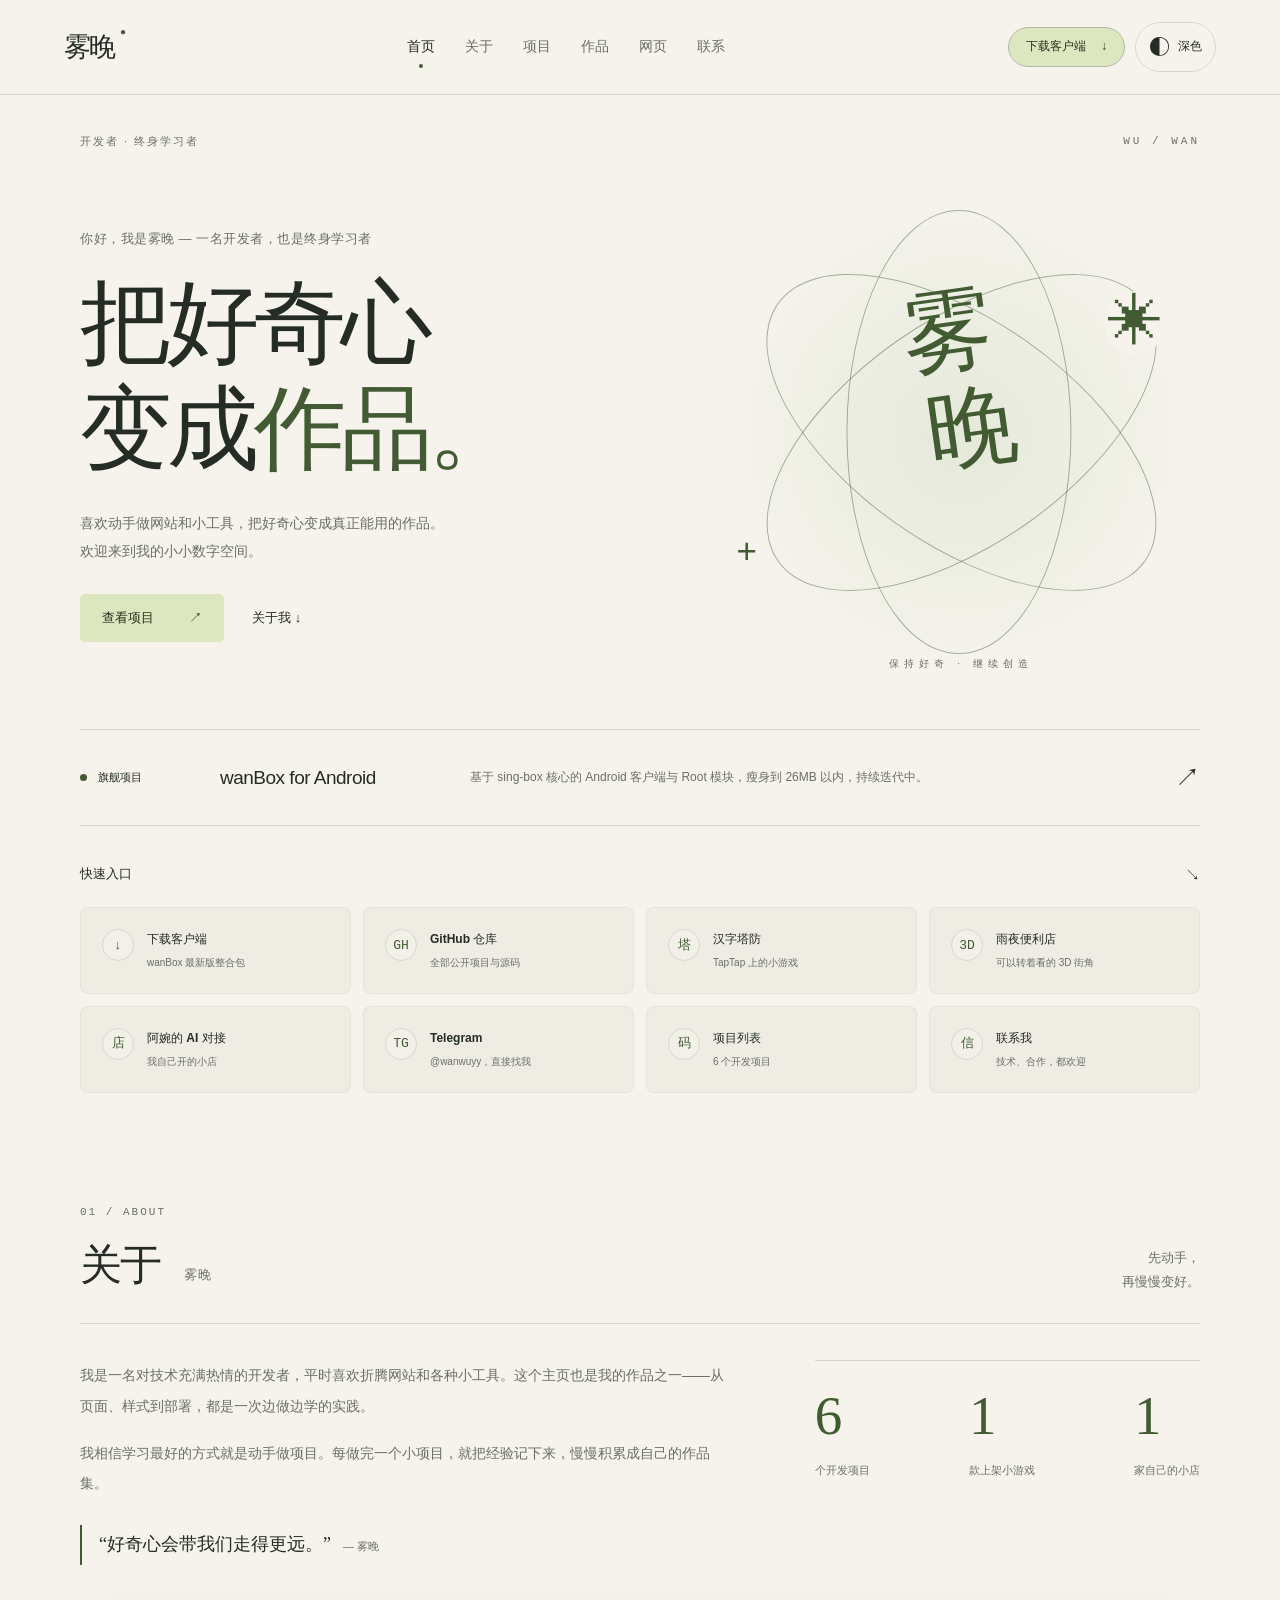
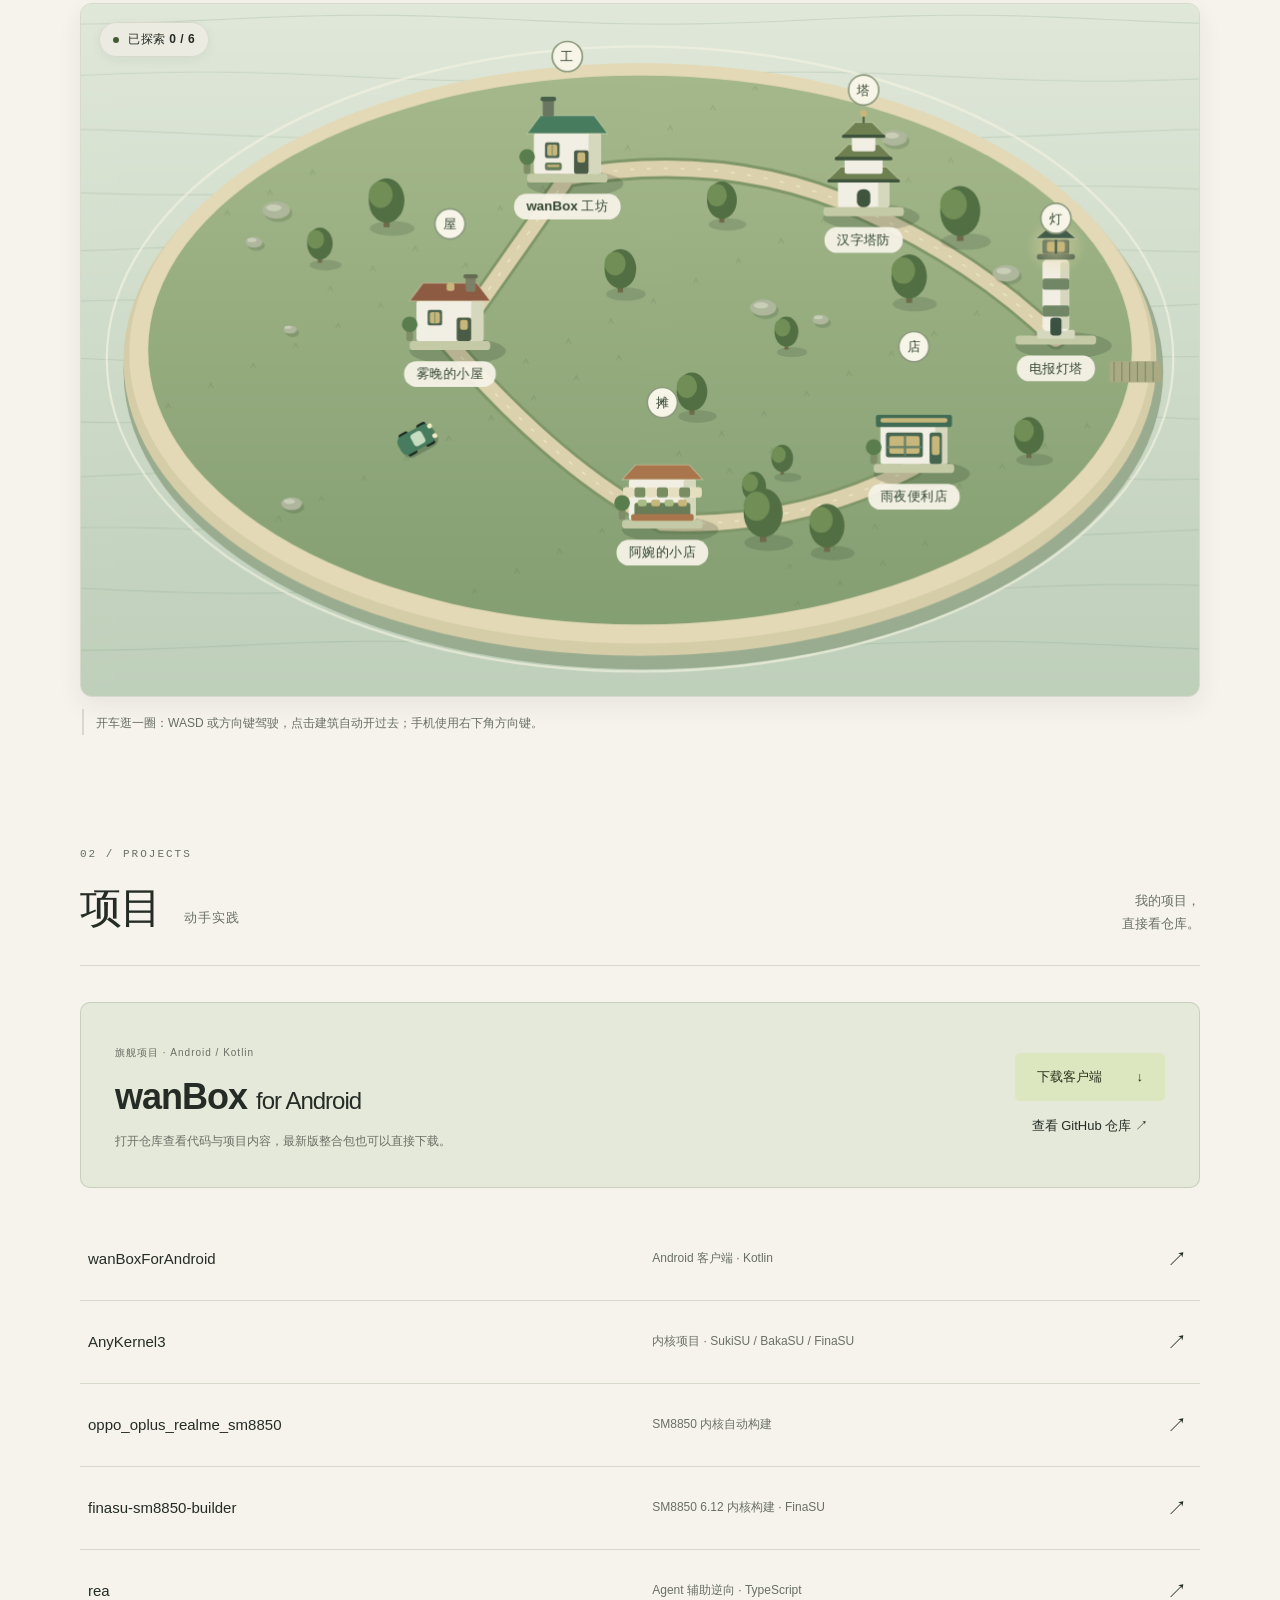
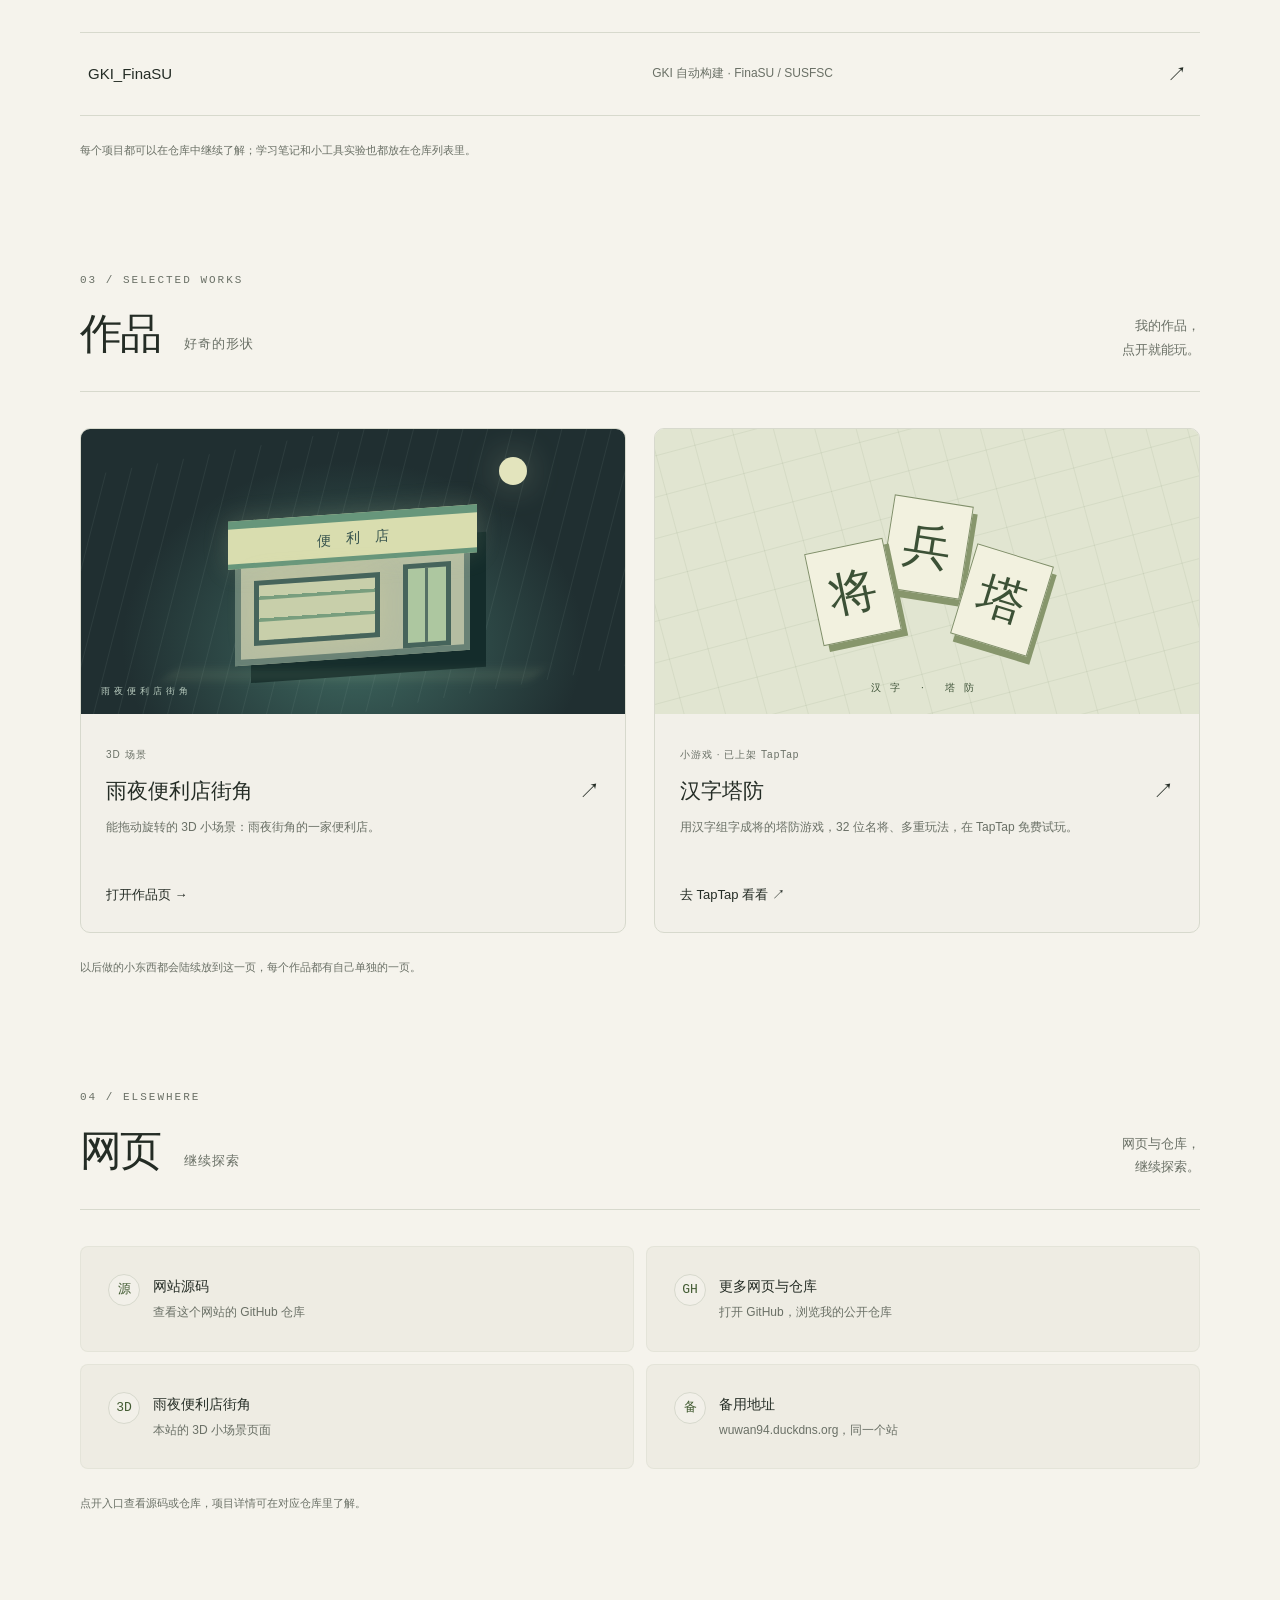
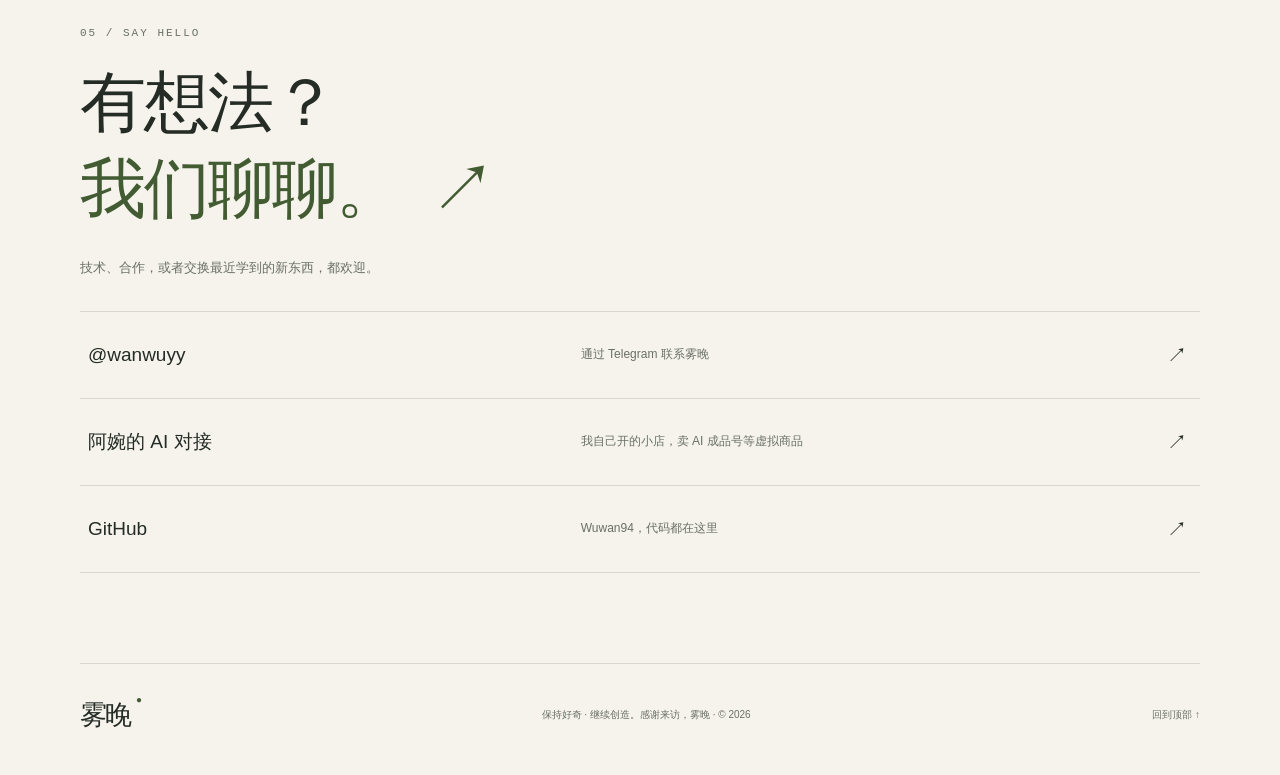
==== commit b793d2f2: "Sync download link to wanBox v3.0.19-preview.4" ====
--- a/index.html
+++ b/index.html
@@ -19,7 +19,7 @@
   <a class="logo" href="#home" aria-label="雾晚，回到首页">雾晚<span aria-hidden="true">●</span></a>
   <nav aria-label="主导航"><a href="#home">首页</a><a href="#about">关于</a><a href="#projects">项目</a><a href="#works">作品</a><a href="#sites">网页</a><a href="#contact">联系</a></nav>
   <div class="top-actions">
-    <a class="download-pill" data-latest-bundle href="https://github.com/Wuwan94/wanBoxForAndroid/releases/download/v3.0.19-preview.3/wanbox-root-module-with-manager-arm64-v8a.zip">下载客户端 <span aria-hidden="true">↓</span></a>
+    <a class="download-pill" data-latest-bundle href="https://github.com/Wuwan94/wanBoxForAndroid/releases/download/v3.0.19-preview.4/wanbox-root-module-with-manager-arm64-v8a.zip">下载客户端 <span aria-hidden="true">↓</span></a>
     <button class="theme-toggle" type="button" data-theme-toggle aria-label="切换深色主题"><span aria-hidden="true">◐</span><span class="theme-label">深色</span></button>
   </div>
 </header>
@@ -32,7 +32,7 @@
     </div>
     <a class="feature-strip" href="#projects"><span class="feature-label"><i></i> 旗舰项目</span><strong>wanBox for Android</strong><span>基于 sing-box 核心的 Android 客户端与 Root 模块，瘦身到 26MB 以内，持续迭代中。</span><b aria-hidden="true">↗</b></a>
     <div class="quick-head"><h2>快速入口</h2><span aria-hidden="true">↘</span></div><div class="wall">
-        <a class="tool rise" data-latest-bundle href="https://github.com/Wuwan94/wanBoxForAndroid/releases/download/v3.0.19-preview.3/wanbox-root-module-with-manager-arm64-v8a.zip"><span class="tool-ic" aria-hidden="true">↓</span><span class="tool-name">下载客户端</span><span class="tool-desc">wanBox 最新版整合包</span></a>
+        <a class="tool rise" data-latest-bundle href="https://github.com/Wuwan94/wanBoxForAndroid/releases/download/v3.0.19-preview.4/wanbox-root-module-with-manager-arm64-v8a.zip"><span class="tool-ic" aria-hidden="true">↓</span><span class="tool-name">下载客户端</span><span class="tool-desc">wanBox 最新版整合包</span></a>
         <a class="tool rise" href="https://github.com/Wuwan94" rel="noopener noreferrer"><span class="tool-ic" aria-hidden="true">GH</span><span class="tool-name">GitHub 仓库</span><span class="tool-desc">全部公开项目与源码</span></a>
         <a class="tool rise" href="https://www.taptap.cn/app/1019120" rel="noopener noreferrer"><span class="tool-ic" aria-hidden="true">塔</span><span class="tool-name">汉字塔防</span><span class="tool-desc">TapTap 上的小游戏</span></a>
         <a class="tool rise" href="/konbini/"><span class="tool-ic" aria-hidden="true">3D</span><span class="tool-name">雨夜便利店</span><span class="tool-desc">可以转着看的 3D 街角</span></a>
@@ -72,7 +72,7 @@
   </section>
   <section id="projects" class="section" aria-labelledby="projects-title">
     <div class="section-head"><div><p class="eyebrow">02 / PROJECTS</p><h2 id="projects-title">项目<span>动手实践</span></h2></div><p>我的项目，<br>直接看仓库。</p></div>
-    <div class="project-feature"><div><span class="tag">旗舰项目 · Android / Kotlin</span><h3>wanBox <span>for Android</span></h3><p>打开仓库查看代码与项目内容，最新版整合包也可以直接下载。</p></div><div class="project-actions"><a class="button primary" data-latest-bundle href="https://github.com/Wuwan94/wanBoxForAndroid/releases/download/v3.0.19-preview.3/wanbox-root-module-with-manager-arm64-v8a.zip">下载客户端 <span aria-hidden="true">↓</span></a><a class="text-link" href="https://github.com/Wuwan94/wanBoxForAndroid" rel="noopener noreferrer">查看 GitHub 仓库 ↗</a></div></div>
+    <div class="project-feature"><div><span class="tag">旗舰项目 · Android / Kotlin</span><h3>wanBox <span>for Android</span></h3><p>打开仓库查看代码与项目内容，最新版整合包也可以直接下载。</p></div><div class="project-actions"><a class="button primary" data-latest-bundle href="https://github.com/Wuwan94/wanBoxForAndroid/releases/download/v3.0.19-preview.4/wanbox-root-module-with-manager-arm64-v8a.zip">下载客户端 <span aria-hidden="true">↓</span></a><a class="text-link" href="https://github.com/Wuwan94/wanBoxForAndroid" rel="noopener noreferrer">查看 GitHub 仓库 ↗</a></div></div>
     <ul class="repo-list">
         <li><a href="https://github.com/Wuwan94/wanBoxForAndroid" rel="noopener noreferrer"><span class="repo-name">wanBoxForAndroid</span><span class="repo-desc">Android 客户端 · Kotlin</span><span class="repo-arrow" aria-hidden="true">↗</span></a></li>
         <li><a href="https://github.com/Wuwan94/AnyKernel3" rel="noopener noreferrer"><span class="repo-name">AnyKernel3</span><span class="repo-desc">内核项目 · SukiSU / BakaSU / FinaSU</span><span class="repo-arrow" aria-hidden="true">↗</span></a></li>
--- a/assets/style.css
+++ b/assets/style.css
@@ -3,4 +3,50 @@
 *{box-sizing:border-box}html{scroll-behavior:smooth;scroll-padding-top:110px}body{margin:0;background:var(--bg);color:var(--ink);font-size:15px;line-height:1.8;transition:background .2s,color .2s}a{color:inherit;text-decoration:none}button{font:inherit;cursor:pointer}button,a{-webkit-tap-highlight-color:transparent}button:focus-visible,a:focus-visible{outline:3px solid var(--accent);outline-offset:5px}::selection{background:var(--button);color:#242c25}[hidden]{display:none!important}h1,h2,h3,p{margin:0}h1,h2,h3{line-height:1.3}a,button{touch-action:manipulation}.skip-link{position:fixed;top:-80px;left:20px;z-index:100;background:var(--ink);color:var(--bg);padding:12px}.skip-link:focus{top:10px}.topbar{max-width:1440px;margin:auto;position:sticky;top:0;z-index:10;display:flex;align-items:center;justify-content:space-between;gap:25px;padding:22px 5%;background:var(--bg);border-bottom:1px solid var(--line)}.logo{font-family:Georgia,"Songti SC","STSong",serif;font-size:27px;font-weight:800;letter-spacing:-2px;white-space:nowrap}.logo span{font-size:10px;vertical-align:top;margin-left:6px;color:var(--accent)}.topbar nav{display:flex;gap:30px;font-size:14px}.topbar nav a{position:relative;color:var(--muted);padding:5px 0}.topbar nav a:hover,.topbar nav a[aria-current]{color:var(--ink)}.topbar nav a[aria-current]:after{content:"";position:absolute;height:4px;width:4px;border-radius:50%;bottom:-4px;left:calc(50% - 2px);background:var(--accent)}.theme-toggle{display:flex;align-items:center;gap:8px;border:1px solid var(--line);border-radius:50px;background:transparent;color:var(--ink);padding:5px 13px;font-size:12px}.theme-toggle>span:first-child{font-size:21px}main,footer{width:min(1120px,88%);margin:auto}.home{padding-top:37px}.hero-top{display:flex;justify-content:space-between;font-size:11px;letter-spacing:2px;color:var(--muted)}.small-mark{font-family:monospace;letter-spacing:3px}.hero-layout{display:grid;grid-template-columns:1.25fr 1fr;align-items:center;min-height:540px;gap:45px;padding:44px 0 56px}.eyebrow{font-size:11px;letter-spacing:1.5px;color:var(--muted);margin-bottom:20px}.hero-copy>.eyebrow{letter-spacing:.5px;font-size:13px}h1{font-size:clamp(60px,7.2vw,92px);font-weight:650;letter-spacing:-5px;line-height:1.15}.serif{font-family:"Songti SC","STSong",Georgia,serif;font-weight:500;color:var(--accent)}.title-dot{color:var(--accent)}.hero-sub{color:var(--muted);line-height:2;margin:26px 0 29px;font-size:14px}.button{display:inline-flex;align-items:center;justify-content:center;gap:35px;min-height:48px;padding:11px 22px;border:0;border-radius:5px;font-size:13px;font-weight:600;transition:transform .2s,background .2s}.primary{background:var(--button);color:#28331e}.button:hover{transform:translateY(-3px);background:#c8daa4}.text-link{font-size:13px}.hero-copy>.text-link{margin-left:28px}.orbit-art{aspect-ratio:1;position:relative;border-radius:50%;background:radial-gradient(ellipse at center,var(--accent-soft),transparent 69%);isolation:isolate}.orbit{position:absolute;width:94%;height:47%;border:1px solid var(--accent);opacity:.45;border-radius:50%;left:3%;top:26%;transform:rotate(-35deg)}.orbit-two{transform:rotate(35deg)}.orbit-three{transform:rotate(90deg);width:93%}.art-core{position:absolute;inset:18% 30%;font-family:"Songti SC","STSong",serif;font-size:clamp(55px,7vw,91px);line-height:1.1;font-weight:800;text-align:center;transform:rotate(-8deg);color:var(--accent)}.art-core span{padding-left:24px}.orbit-spark{position:absolute;color:var(--accent);font-size:55px;line-height:1}.spark-one{right:7%;top:20%;background:var(--bg);border-radius:50%;padding:4px}.spark-two{left:3%;bottom:22%;font-size:35px;background:var(--bg)}.art-caption{position:absolute;bottom:0;left:0;right:0;text-align:center;font-size:10px;letter-spacing:5px;color:var(--muted)}.feature-strip{display:grid;grid-template-columns:120px 230px 1fr 25px;gap:20px;align-items:center;border-top:1px solid var(--line);border-bottom:1px solid var(--line);padding:25px 0}.feature-label{font-size:11px;white-space:nowrap}.feature-label i{display:inline-block;width:7px;height:7px;background:var(--accent);border-radius:50%;margin-right:8px}.feature-strip strong{font-weight:500;font-size:19px;letter-spacing:-.5px}.feature-strip>span:nth-of-type(2){font-size:12px;color:var(--muted);line-height:1.9}.feature-strip b{font-size:25px;font-weight:400}.quick-head{display:flex;align-items:center;justify-content:space-between;margin:35px 0 19px}.quick-head h2{font-size:13px;font-weight:500}.wall{display:grid;grid-template-columns:repeat(4,minmax(0,1fr));gap:12px}.tool{position:relative;background:var(--surface);padding:21px;display:grid;grid-template-columns:32px 1fr;column-gap:13px;border:1px solid transparent;border-radius:5px;transition:border-color .2s,transform .2s}.tool:hover{border-color:var(--accent);transform:translateY(-3px)}.tool-ic{grid-row:span 2;font-family:monospace;font-size:13px;display:grid;place-items:center;align-self:start;border:1px solid var(--line);border-radius:50%;height:32px}.tool-name{font-size:12px;font-weight:600}.tool-desc{font-size:10px;color:var(--muted);margin-top:3px}.section{padding-top:110px}.section-head{display:flex;justify-content:space-between;align-items:end;border-bottom:1px solid var(--line);padding-bottom:30px;margin-bottom:36px}.section-head .eyebrow{margin-bottom:16px;font-family:monospace;font-size:11px;letter-spacing:2px}.section-head h2{font-size:42px;font-weight:550;letter-spacing:-2px}.section-head h2>span{font-size:13px;font-weight:400;color:var(--muted);letter-spacing:1px;margin-left:24px}.section-head>p{text-align:right;color:var(--muted);font-size:13px}.about-layout{display:grid;grid-template-columns:1.7fr 1fr;gap:80px;align-items:start}.prose{font-size:14px;line-height:2.2;color:var(--muted)}.prose p+p{margin-top:16px}blockquote{margin:26px 0 0;padding-left:17px;border-left:2px solid var(--accent);font-size:18px;font-family:"Songti SC","STSong",serif;color:var(--ink)}cite{font:11px sans-serif;margin-left:12px;color:var(--muted)}.fact-row{display:flex;justify-content:space-between;gap:12px;padding-top:15px}.fact{display:flex;flex-direction:column}.fact-num{font-family:Georgia,serif;font-size:55px;line-height:1.2;color:var(--accent)}.fact-label{font-size:11px;color:var(--muted);margin-top:12px}.story-heading{display:flex;gap:13px;align-items:center;margin:48px 0 22px;font-size:12px}.mini-island{display:grid;place-items:center;width:34px;height:34px;border:1px solid var(--line);border-radius:50%;font-size:24px}.story-heading>span:last-child{margin-left:auto;font-family:monospace;color:var(--muted)}.stories{display:grid;grid-template-columns:repeat(3,minmax(0,1fr));border-top:1px solid var(--line);border-left:1px solid var(--line)}.story{padding:27px;display:flex;flex-direction:column;align-items:start;border-right:1px solid var(--line);border-bottom:1px solid var(--line)}.story-index{font:11px monospace;color:var(--accent);margin-bottom:24px}.story h3{font-size:18px;font-weight:550;margin-bottom:14px}.story p{font-size:12px;line-height:2;color:var(--muted);margin-bottom:20px}.story a{font-size:12px;color:var(--accent);margin-top:auto}.project-feature{padding:34px;background:var(--accent-soft);display:flex;justify-content:space-between;gap:30px;align-items:center;border-radius:6px;margin-bottom:30px}.tag{font-size:10px;letter-spacing:1px;color:var(--muted)}.project-feature h3{font-size:36px;font-weight:550;letter-spacing:-1px;margin:10px 0}.project-feature h3 span{font-weight:400;font-size:24px}.project-feature p{font-size:12px;color:var(--muted)}.project-actions{display:flex;flex-direction:column;align-items:center;gap:13px;flex-shrink:0}.repo-list{list-style:none;padding:0;margin:0}.repo-list li{border-bottom:1px solid var(--line)}.repo-list a{display:grid;grid-template-columns:1.1fr 1fr 25px;gap:20px;align-items:center;padding:23px 8px;transition:background .2s}.repo-list a:hover,.contact-row:hover{background:var(--surface)}.repo-name{font-size:15px;overflow-wrap:anywhere}.repo-desc{font-size:12px;color:var(--muted)}.repo-arrow{font-size:20px;font-weight:400}.note-line{font-size:11px;color:var(--muted);margin-top:23px;line-height:2}.works-grid{display:grid;grid-template-columns:1fr 1fr;gap:28px}.work-card{border:1px solid var(--line);border-radius:6px;overflow:hidden;transition:transform .2s}.work-card:hover{transform:translateY(-4px)}.work-art{height:285px;position:relative;overflow:hidden}.work-body{padding:25px}.work-body h3{display:flex;justify-content:space-between;font-size:21px;font-weight:500;margin:11px 0}.work-body p{font-size:12px;line-height:2;color:var(--muted);min-height:48px}.work-body .text-link{display:inline-block;margin-top:20px}.konbini-art{background:#202f31;background-image:radial-gradient(ellipse at 50% 75%,#3e6860,transparent 60%)}.rain{position:absolute;inset:0;background:repeating-linear-gradient(105deg,transparent 0,transparent 23px,#a2b9b118 24px,transparent 25px);transform:skewY(-10deg)}.moon{position:absolute;right:18%;top:28px;width:28px;height:28px;border-radius:50%;background:#e3e4bd;box-shadow:0 0 35px #d5e3ba55}.shop-scene{position:absolute;width:235px;height:135px;bottom:56px;left:calc(50% - 118px);background:#b5bda2;border:6px solid #688175;transform:skewY(-4deg);box-shadow:16px 18px 0 #142c2b}.shop-sign{position:absolute;top:-16px;left:-13px;right:-13px;background:#d9ddaf;color:#34514c;border-top:8px solid #67967b;border-bottom:5px solid #67967b;text-align:center;font-size:14px;letter-spacing:15px;padding-left:15px;line-height:35px;box-shadow:0 0 25px #e5e6b22b}.shop-window{position:absolute;left:13px;bottom:13px;width:126px;height:65px;border:5px solid #46645b;background:repeating-linear-gradient(0deg,#c8cfaa 0,#c8cfaa 18px,#799e7e 19px,#799e7e 22px);box-shadow:0 0 25px #e1da9f44}.shop-door{position:absolute;right:13px;bottom:0;width:48px;height:84px;border:5px solid #46645b;background:linear-gradient(90deg,#adc7a0 45%,#557164 46%,#557164 52%,#adc7a0 53%)}.pavement{position:absolute;left:16%;right:16%;bottom:34px;height:10px;background:#b3c49722;filter:blur(5px);transform:skewX(-45deg)}.scene-label{position:absolute;bottom:15px;left:20px;color:#bacdc0;font-size:9px;letter-spacing:4px}.tower-art{background:#e1e5d1;display:flex;align-items:center;justify-content:center;color:#3c5136}.game-grid{position:absolute;inset:-80px;background-image:linear-gradient(#526b3e15 1px,transparent 1px),linear-gradient(90deg,#526b3e15 1px,transparent 1px);background-size:40px 40px;transform:rotate(-15deg)}.han{font-family:"Songti SC","STSong",serif;font-weight:700;width:80px;height:94px;display:grid;place-items:center;font-size:48px;background:#f2f1df;border:1px solid #81906b;box-shadow:5px 7px 0 #87966c;position:relative}.han-one{transform:rotate(-12deg);top:20px;z-index:1}.han-two{transform:rotate(9deg);top:-25px;margin-left:-6px}.han-three{transform:rotate(17deg);top:28px;margin-left:-5px}.game-caption{position:absolute;bottom:17px;font-size:10px;letter-spacing:9px}.wall-2{grid-template-columns:repeat(2,minmax(0,1fr))}.wall-2 .tool{padding:27px}.wall-2 .tool-name{font-size:14px}.wall-2 .tool-desc{font-size:12px}.contact-section{padding-bottom:90px}.contact-section .section-head{border-bottom:0;margin-bottom:0;padding-bottom:20px}.contact-section h2{font-size:66px}.section-head h2>.contact-title-line{font-size:66px;color:var(--accent);font-weight:550;letter-spacing:-2px;margin-left:0}.contact-title-line>span{display:inline-block;margin-left:30px}.prose-lead{font-size:13px;color:var(--muted);margin:4px 0 32px}.contact-list{border-top:1px solid var(--line)}.contact-row{display:grid;grid-template-columns:1fr 1.2fr 25px;gap:25px;padding:25px 8px;border-bottom:1px solid var(--line);align-items:center}.contact-name{font-size:19px}.contact-desc{font-size:12px;color:var(--muted)}footer{border-top:1px solid var(--line);display:flex;align-items:center;justify-content:space-between;gap:25px;padding:27px 0 35px}footer p,footer>a:last-child{font-size:10px;color:var(--muted)}.geo-gate{position:fixed;inset:0;z-index:50;display:grid;place-items:center;background:var(--bg);padding:25px;overflow:auto}.gate-box{max-width:530px}.gate-symbol{font-size:70px;color:var(--accent)}.gate-box h2{font-size:32px;margin:20px 0}.gate-box>p:not(.eyebrow){color:var(--muted);margin:20px 0 30px;font-size:14px}body.gate-open{overflow:hidden}
 @media(min-width:1500px){.hero-layout{min-height:600px}}@media(max-width:1000px){.feature-strip{grid-template-columns:100px 1fr 24px}.feature-strip>span:nth-of-type(2){grid-column:2;grid-row:2}.feature-strip b{grid-column:3;grid-row:1 / 3}.wall{grid-template-columns:repeat(2,minmax(0,1fr))}.hero-layout{gap:15px;min-height:480px}h1{font-size:72px}.about-layout{gap:35px}.story{padding:22px}.topbar nav{gap:23px}}
 @media(max-width:700px){html{scroll-padding-top:125px}.topbar{flex-wrap:wrap;padding:13px 6% 9px;gap:10px}.logo{font-size:25px}.topbar nav{order:3;width:100%;justify-content:space-between;gap:5px;font-size:12px;padding:3px 0 5px}.theme-toggle{padding:2px 11px}.home{padding-top:25px}.hero-top{font-size:9px;letter-spacing:1px}.hero-layout{position:relative;display:block;padding:45px 0;min-height:0}.hero-copy{position:relative;z-index:1}.hero-copy>.eyebrow{font-size:10px;max-width:240px}.hero-copy h1{font-size:65px;letter-spacing:-4px}.hero-sub{font-size:12px;margin:22px 0 25px}.orbit-art{position:absolute;width:175px;right:-5%;top:20px;opacity:.22;z-index:0}.art-core{font-size:43px}.spark-one{font-size:28px}.spark-two{font-size:20px}.art-caption{display:none}.feature-strip{padding:21px 0;gap:8px 16px;grid-template-columns:80px 1fr 20px}.feature-strip strong{font-size:16px}.feature-strip>span:nth-of-type(2){font-size:10px}.feature-label{font-size:10px}.quick-head{margin-top:28px}.wall{gap:9px}.tool{padding:15px 11px;column-gap:8px;grid-template-columns:27px 1fr}.tool-ic{height:27px;font-size:10px}.tool-name{font-size:11px}.tool-desc{font-size:9px}.section{padding-top:75px}.section-head{padding-bottom:24px;margin-bottom:27px}.section-head h2{font-size:33px}.section-head h2>span{font-size:10px;margin-left:14px}.section-head>p{font-size:11px}.section-head .eyebrow{font-size:9px}.about-layout{display:block}.prose{font-size:13px}blockquote{font-size:17px}.fact-row{justify-content:start;gap:48px;padding-top:32px}.fact-num{font-size:44px}.fact-label{font-size:10px;margin-top:4px}.story-heading{margin-top:35px;font-size:11px;gap:9px}.stories{grid-template-columns:repeat(2,minmax(0,1fr))}.story{padding:20px 15px}.story h3{font-size:15px}.story-index{margin-bottom:18px}.story p{font-size:11px}.story a{font-size:10px}.project-feature{padding:24px;display:block}.project-feature h3{font-size:30px}.project-feature h3 span{font-size:20px}.project-feature p{font-size:11px}.project-actions{align-items:start;margin-top:22px;gap:14px}.repo-list a{grid-template-columns:1fr 20px;gap:5px;padding:18px 0}.repo-name{font-size:13px}.repo-desc{grid-column:1;font-size:10px}.repo-arrow{grid-column:2;grid-row:1 / 3}.note-line{font-size:10px}.works-grid{grid-template-columns:1fr;gap:24px}.work-art{height:250px}.work-body{padding:22px}.work-body p{min-height:0}.work-body h3{font-size:20px}.wall-2{grid-template-columns:1fr}.wall-2 .tool{padding:22px;grid-template-columns:32px 1fr;gap:0 14px}.wall-2 .tool-ic{height:32px}.wall-2 .tool-name{font-size:13px}.wall-2 .tool-desc{font-size:11px}.contact-section h2,.section-head h2>.contact-title-line{font-size:49px}.contact-row{grid-template-columns:1fr 20px;gap:5px;padding:20px 0}.contact-name{font-size:17px}.contact-desc{grid-column:1;font-size:11px}.contact-section{padding-bottom:60px}footer{flex-wrap:wrap;gap:15px}footer p{order:3;width:100%;font-size:9px}footer>a:last-child{margin-left:auto}.gate-box h2{font-size:26px}}
-@media(prefers-reduced-motion:reduce){html{scroll-behavior:auto}*,*:before,*:after{transition:none!important}}
+
+/* Drivable island in the about section. Canvas colors follow the current theme. */
+.island-wrap{margin-top:38px}.island-stage{position:relative;aspect-ratio:16/10;overflow:hidden;border:1px solid var(--line);border-radius:6px;background:var(--accent-soft);box-shadow:0 12px 30px color-mix(in srgb,var(--ink) 10%,transparent)}.island-stage canvas{display:block;width:100%;height:100%}.island-hud{position:absolute;top:14px;left:14px;padding:6px 13px;border:1px solid var(--line);border-radius:999px;background:color-mix(in srgb,var(--surface) 90%,transparent);color:var(--ink);font-size:12px;font-weight:600;backdrop-filter:blur(6px)}.island-card{position:absolute;left:14px;right:14px;bottom:14px;padding:17px 20px;border:1px solid var(--line);border-radius:5px;background:color-mix(in srgb,var(--surface) 94%,transparent);backdrop-filter:blur(8px)}.island-card h3{margin:0 28px 5px 0;font-size:19px}.island-card p{margin:0 0 8px;color:var(--muted);font-size:12px;line-height:1.8}.island-card-link{color:var(--accent);font-size:12px;font-weight:600}.island-card-close{position:absolute;top:7px;right:10px;border:0;background:none;color:var(--muted);font-size:22px;line-height:1;padding:5px}.island-pad{position:absolute;right:12px;bottom:12px;display:none;grid-template-columns:repeat(3,42px);gap:6px}.island-pad button{width:42px;height:42px;padding:0;border:1px solid var(--line);border-radius:50%;background:color-mix(in srgb,var(--surface) 86%,transparent);color:var(--ink);font-size:14px;backdrop-filter:blur(6px)}.island-pad button:nth-child(1){grid-column:1;grid-row:2}.island-pad button:nth-child(2){grid-column:2;grid-row:1}.island-pad button:nth-child(3){grid-column:2;grid-row:2}.island-pad button:nth-child(4){grid-column:3;grid-row:2}.island-hint{margin:12px 2px 0;color:var(--muted);font-size:12px}@media(pointer:coarse){.island-pad{display:grid}}@media(max-width:700px){.island-wrap{margin-top:28px}.island-card{left:9px;right:9px;bottom:9px;padding:14px 15px}.island-card h3{font-size:17px}.island-card p{font-size:11px}.island-hint{font-size:10px}}
+/* Finishing details stay within the cream and forest palette. */
+.top-actions{display:flex;align-items:center;gap:10px;flex-shrink:0}
+.download-pill{display:inline-flex;align-items:center;justify-content:center;gap:15px;min-height:40px;padding:7px 17px;border:1px solid color-mix(in srgb,var(--accent) 25%,var(--line));border-radius:999px;background:var(--button);color:#28331e;font-size:12px;font-weight:600;white-space:nowrap;transition:background .2s,box-shadow .2s,transform .2s}
+.download-pill:hover{background:#c8daa4;box-shadow:0 4px 12px color-mix(in srgb,var(--accent) 12%,transparent);transform:translateY(-2px)}
+.theme-toggle{min-height:40px;transition:background .2s,border-color .2s}
+.theme-toggle:hover{background:var(--accent-soft);border-color:var(--accent)}
+.topbar{background:color-mix(in srgb,var(--bg) 94%,transparent);backdrop-filter:blur(14px)}
+.topbar nav a{transition:color .2s}
+.feature-strip{transition:background .2s}
+.feature-strip:hover{background:color-mix(in srgb,var(--accent-soft) 42%,transparent)}
+.feature-strip b,.repo-arrow,.work-body h3>span,.button>span,.download-pill>span{transition:transform .2s}
+.feature-strip:hover b,.repo-list a:hover .repo-arrow,.contact-row:hover .repo-arrow,.work-card:hover h3>span{transform:translate(2px,-2px)}
+.button:hover>span,.download-pill:hover>span{transform:translateY(2px)}
+.tool{border-color:color-mix(in srgb,var(--line) 45%,transparent);border-radius:8px;transition:border-color .2s,transform .2s,box-shadow .2s}
+.tool:hover{box-shadow:0 8px 20px color-mix(in srgb,var(--ink) 5%,transparent)}
+.tool-ic{background:color-mix(in srgb,var(--bg) 60%,transparent);color:var(--accent)}
+.fact-row{border-top:1px solid var(--line);padding-top:22px}
+.project-feature{border:1px solid color-mix(in srgb,var(--accent) 18%,transparent);border-radius:10px}
+.work-card{background:color-mix(in srgb,var(--surface) 36%,var(--bg));border-radius:10px;transition:transform .2s,box-shadow .2s}
+.work-card:hover{box-shadow:0 12px 28px color-mix(in srgb,var(--ink) 7%,transparent)}
+.contact-row{transition:background .2s}
+.island-stage{aspect-ratio:50/31;border-radius:12px;box-shadow:0 8px 24px color-mix(in srgb,var(--ink) 7%,transparent)}
+.island-stage canvas{cursor:crosshair}
+.island-hud{top:18px;left:18px;letter-spacing:.5px;box-shadow:0 3px 12px #15271b0d}
+.island-hud:before{content:"";display:inline-block;width:6px;height:6px;border-radius:50%;background:var(--accent);margin-right:9px;vertical-align:middle}
+.island-card{left:18px;right:auto;bottom:18px;width:min(440px,calc(100% - 36px));padding:21px 23px;border-radius:10px;box-shadow:0 6px 24px #15271b18;animation:card-arrive .22s ease-out}
+.island-card h3{font-family:"Songti SC","STSong",serif;color:var(--accent);margin-bottom:9px}
+.island-card-link{display:inline-block;border-bottom:1px solid color-mix(in srgb,var(--accent) 35%,transparent);transition:border-color .2s}
+.island-card-link:hover{border-color:var(--accent)}
+.island-card-close{border-radius:50%;transition:background .2s,color .2s}
+.island-card-close:hover{background:var(--accent-soft);color:var(--ink)}
+.island-pad button{touch-action:none;transition:background .15s,transform .15s}
+.island-pad button:active{background:var(--button);color:#28331e;transform:scale(.93)}
+.island-hint{padding:3px 0 0 12px;border-left:2px solid var(--line);line-height:1.9}
+@keyframes card-arrive{from{opacity:0;transform:translateY(5px)}to{opacity:1;transform:translateY(0)}}
+@media(max-width:1000px) and (min-width:701px){.topbar{gap:18px;padding-inline:4%}.topbar nav{gap:16px}.top-actions{gap:7px}.download-pill{padding-inline:13px;gap:8px}}
+@media(max-width:700px){.top-actions{gap:8px}.download-pill{min-height:36px;padding:5px 12px;gap:9px;font-size:11px}.theme-toggle{min-height:36px}.fact-row{margin-top:27px;padding-top:22px}.island-hud{top:10px;left:10px;padding:4px 10px;font-size:10px}.island-card{left:9px;bottom:9px;width:calc(100% - 18px);padding:14px 16px}.island-stage{border-radius:9px}}
+@media(pointer:coarse){
+  .island-stage{display:grid;aspect-ratio:auto}
+  .island-stage canvas{grid-area:1 / 1;aspect-ratio:50/31;height:auto}
+  .island-pad{grid-area:1 / 1;position:relative;right:auto;bottom:auto;justify-self:end;align-self:end;margin:12px}
+  .island-card{grid-area:2 / 1;position:relative;left:auto;right:auto;bottom:auto;width:auto;margin:0 9px 9px;max-height:none}
+}
+@media(prefers-reduced-motion:reduce){html{scroll-behavior:auto}*,*:before,*:after{transition:none!important;animation:none!important}}
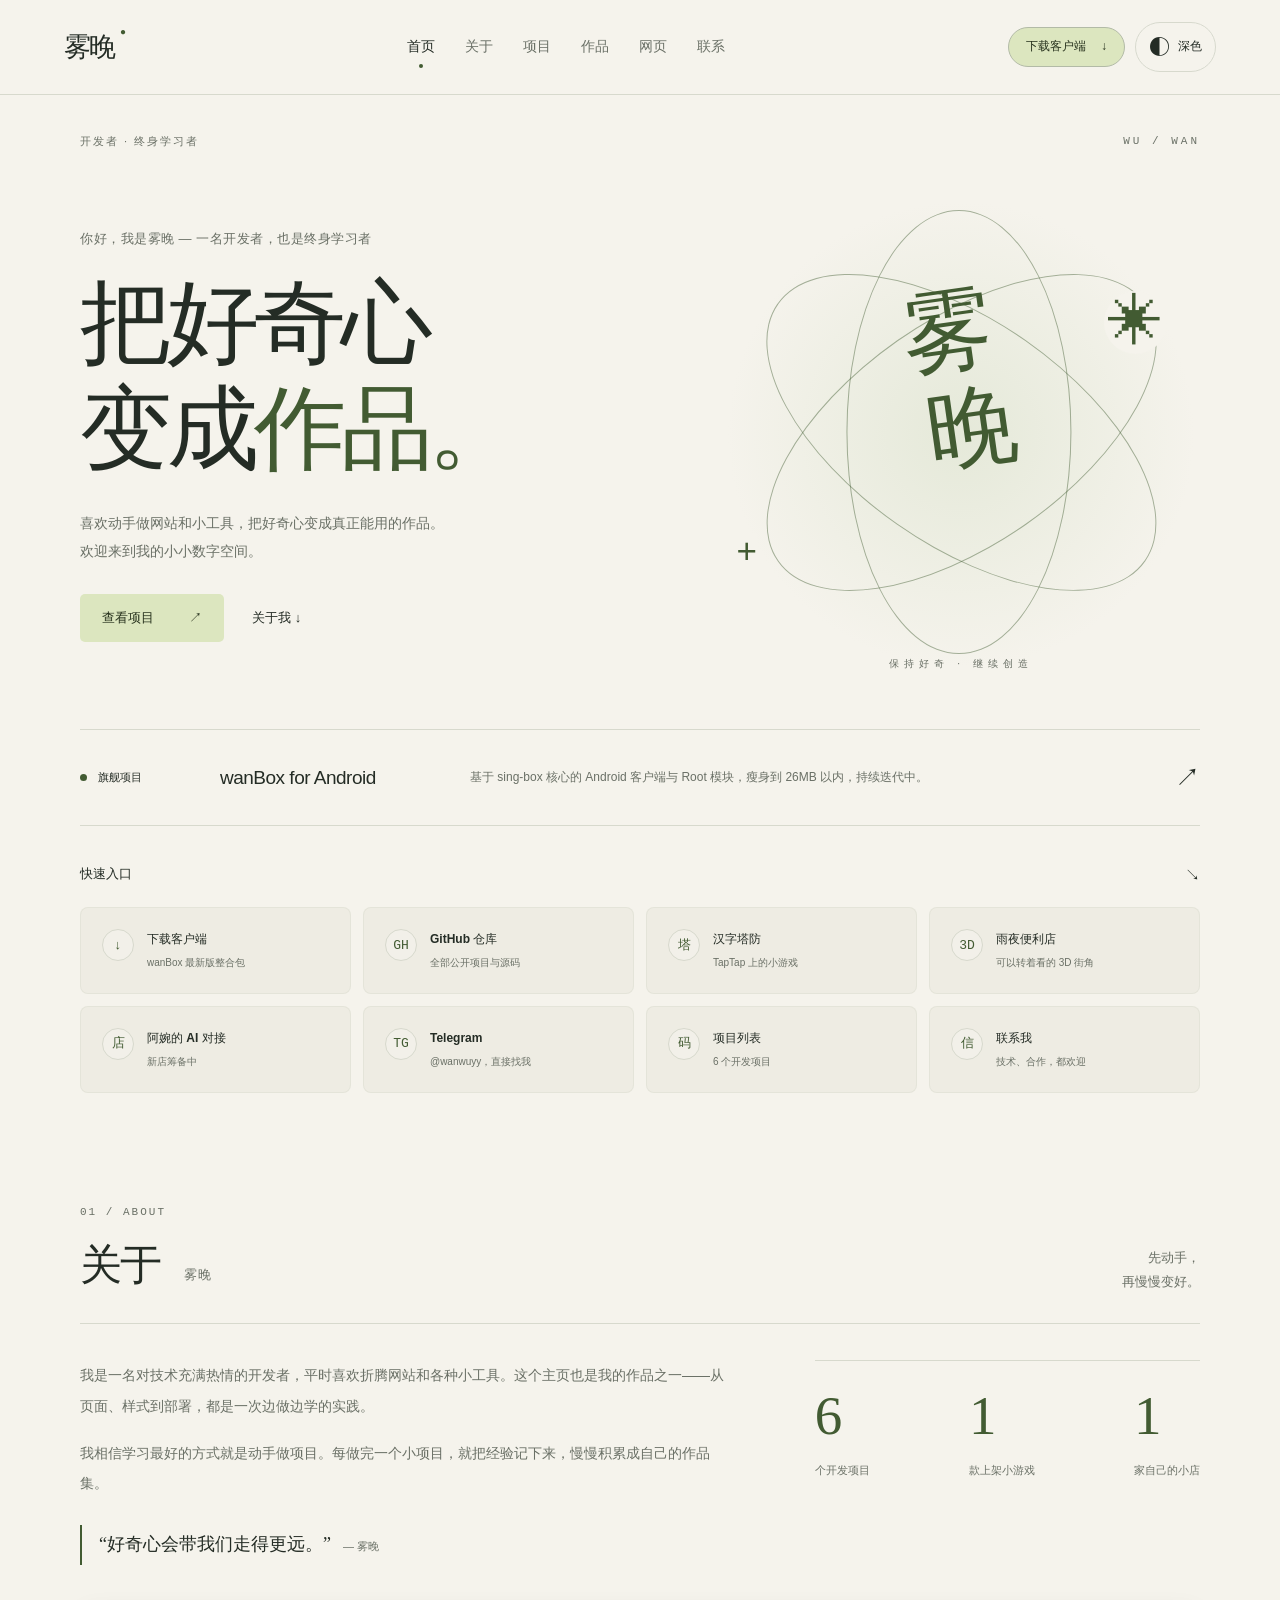
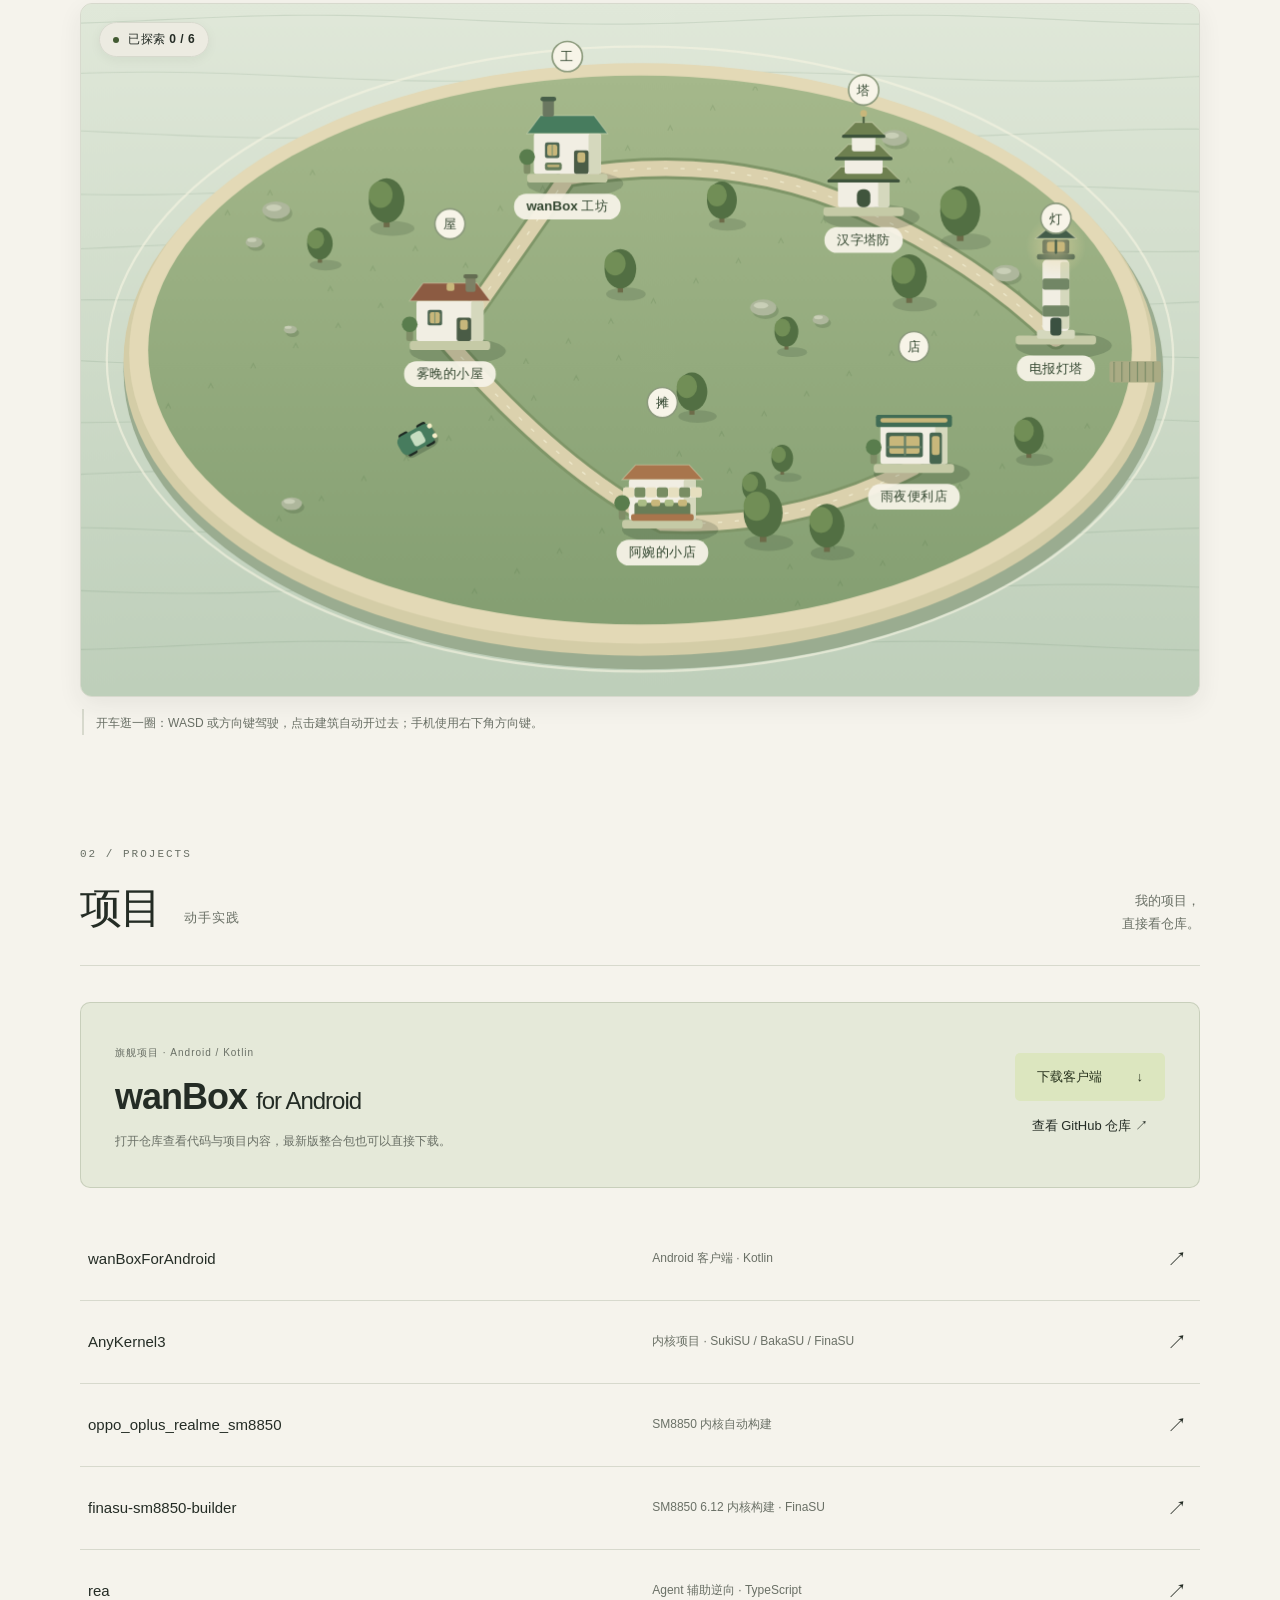
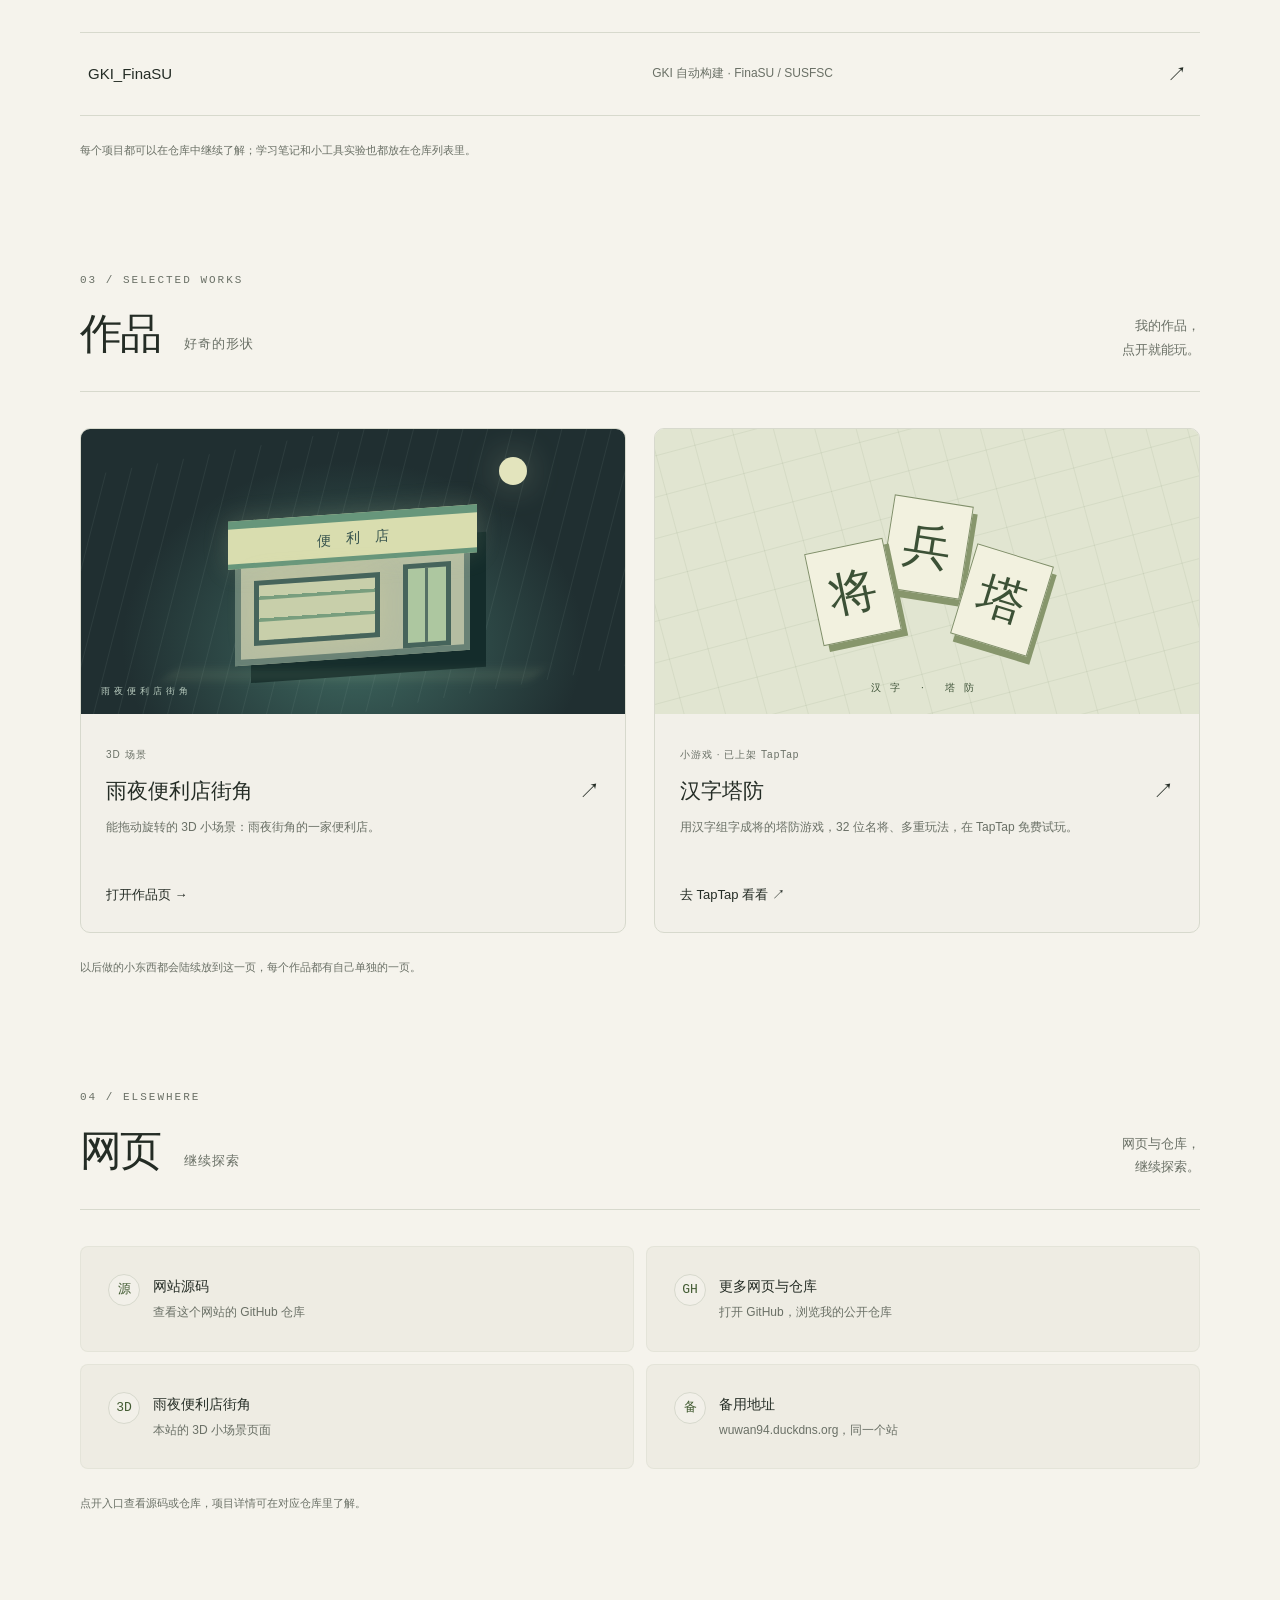
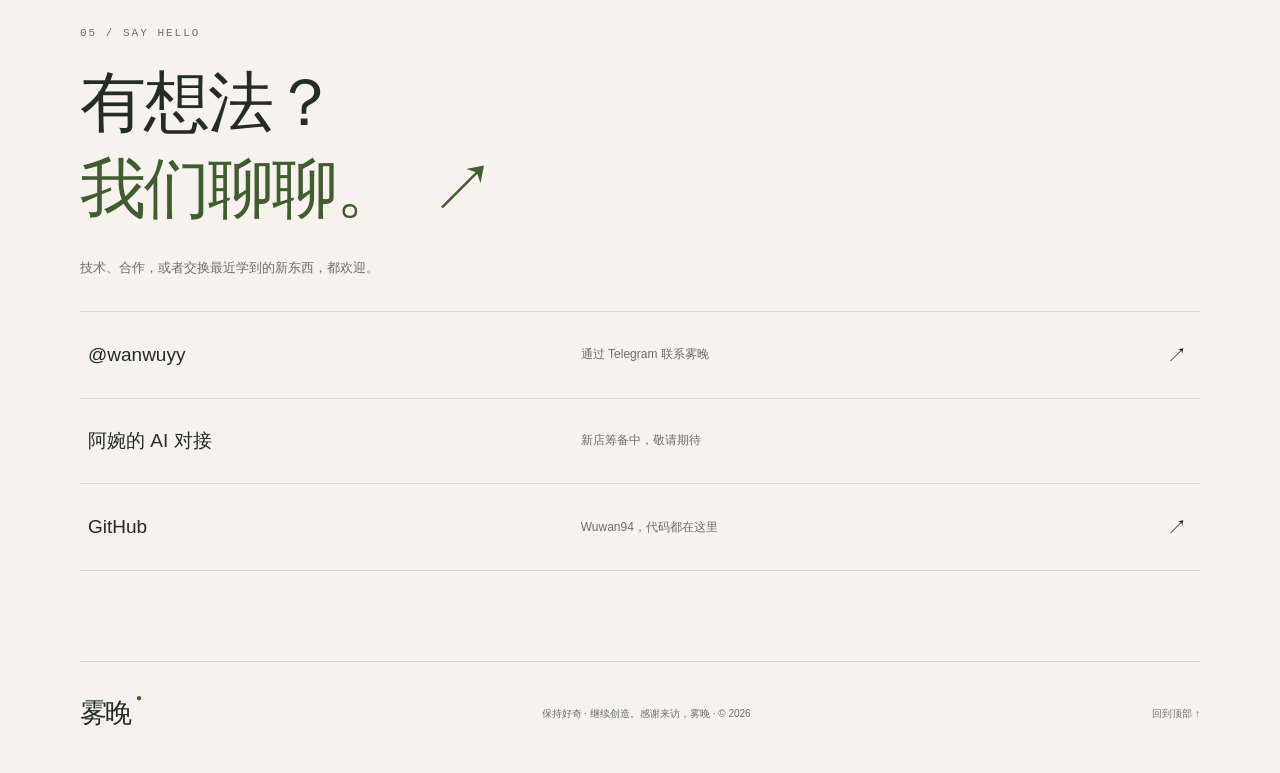
==== commit b7e22d31: "Replace banned shop links with new-shop placeholder" ====
--- a/index.html
+++ b/index.html
@@ -36,7 +36,7 @@
         <a class="tool rise" href="https://github.com/Wuwan94" rel="noopener noreferrer"><span class="tool-ic" aria-hidden="true">GH</span><span class="tool-name">GitHub 仓库</span><span class="tool-desc">全部公开项目与源码</span></a>
         <a class="tool rise" href="https://www.taptap.cn/app/1019120" rel="noopener noreferrer"><span class="tool-ic" aria-hidden="true">塔</span><span class="tool-name">汉字塔防</span><span class="tool-desc">TapTap 上的小游戏</span></a>
         <a class="tool rise" href="/konbini/"><span class="tool-ic" aria-hidden="true">3D</span><span class="tool-name">雨夜便利店</span><span class="tool-desc">可以转着看的 3D 街角</span></a>
-        <a class="tool rise" href="https://www.16688.com.cn/shop/S809062" rel="noopener noreferrer"><span class="tool-ic" aria-hidden="true">店</span><span class="tool-name">阿婉的 AI 对接</span><span class="tool-desc">我自己开的小店</span></a>
+        <span class="tool rise"><span class="tool-ic" aria-hidden="true">店</span><span class="tool-name">阿婉的 AI 对接</span><span class="tool-desc">新店筹备中</span></span>
         <a class="tool rise" href="https://t.me/wanwuyy?direct" rel="noopener noreferrer"><span class="tool-ic" aria-hidden="true">TG</span><span class="tool-name">Telegram</span><span class="tool-desc">@wanwuyy，直接找我</span></a>
         <a class="tool rise" href="#projects"><span class="tool-ic" aria-hidden="true">码</span><span class="tool-name">项目列表</span><span class="tool-desc">6 个开发项目</span></a>
         <a class="tool rise" href="#contact"><span class="tool-ic" aria-hidden="true">信</span><span class="tool-name">联系我</span><span class="tool-desc">技术、合作，都欢迎</span></a>
@@ -104,11 +104,10 @@
           <span class="contact-desc">通过 Telegram 联系雾晚</span>
           <span class="repo-arrow" aria-hidden="true">↗</span>
         </a>
-        <a class="contact-row" href="https://www.16688.com.cn/shop/S809062" rel="noopener noreferrer">
+        <span class="contact-row">
           <span class="contact-name">阿婉的 AI 对接</span>
-          <span class="contact-desc">我自己开的小店，卖 AI 成品号等虚拟商品</span>
-          <span class="repo-arrow" aria-hidden="true">↗</span>
-        </a>
+          <span class="contact-desc">新店筹备中，敬请期待</span>
+        </span>
         <a class="contact-row" href="https://github.com/Wuwan94" rel="noopener noreferrer">
           <span class="contact-name">GitHub</span>
           <span class="contact-desc">Wuwan94，代码都在这里</span>
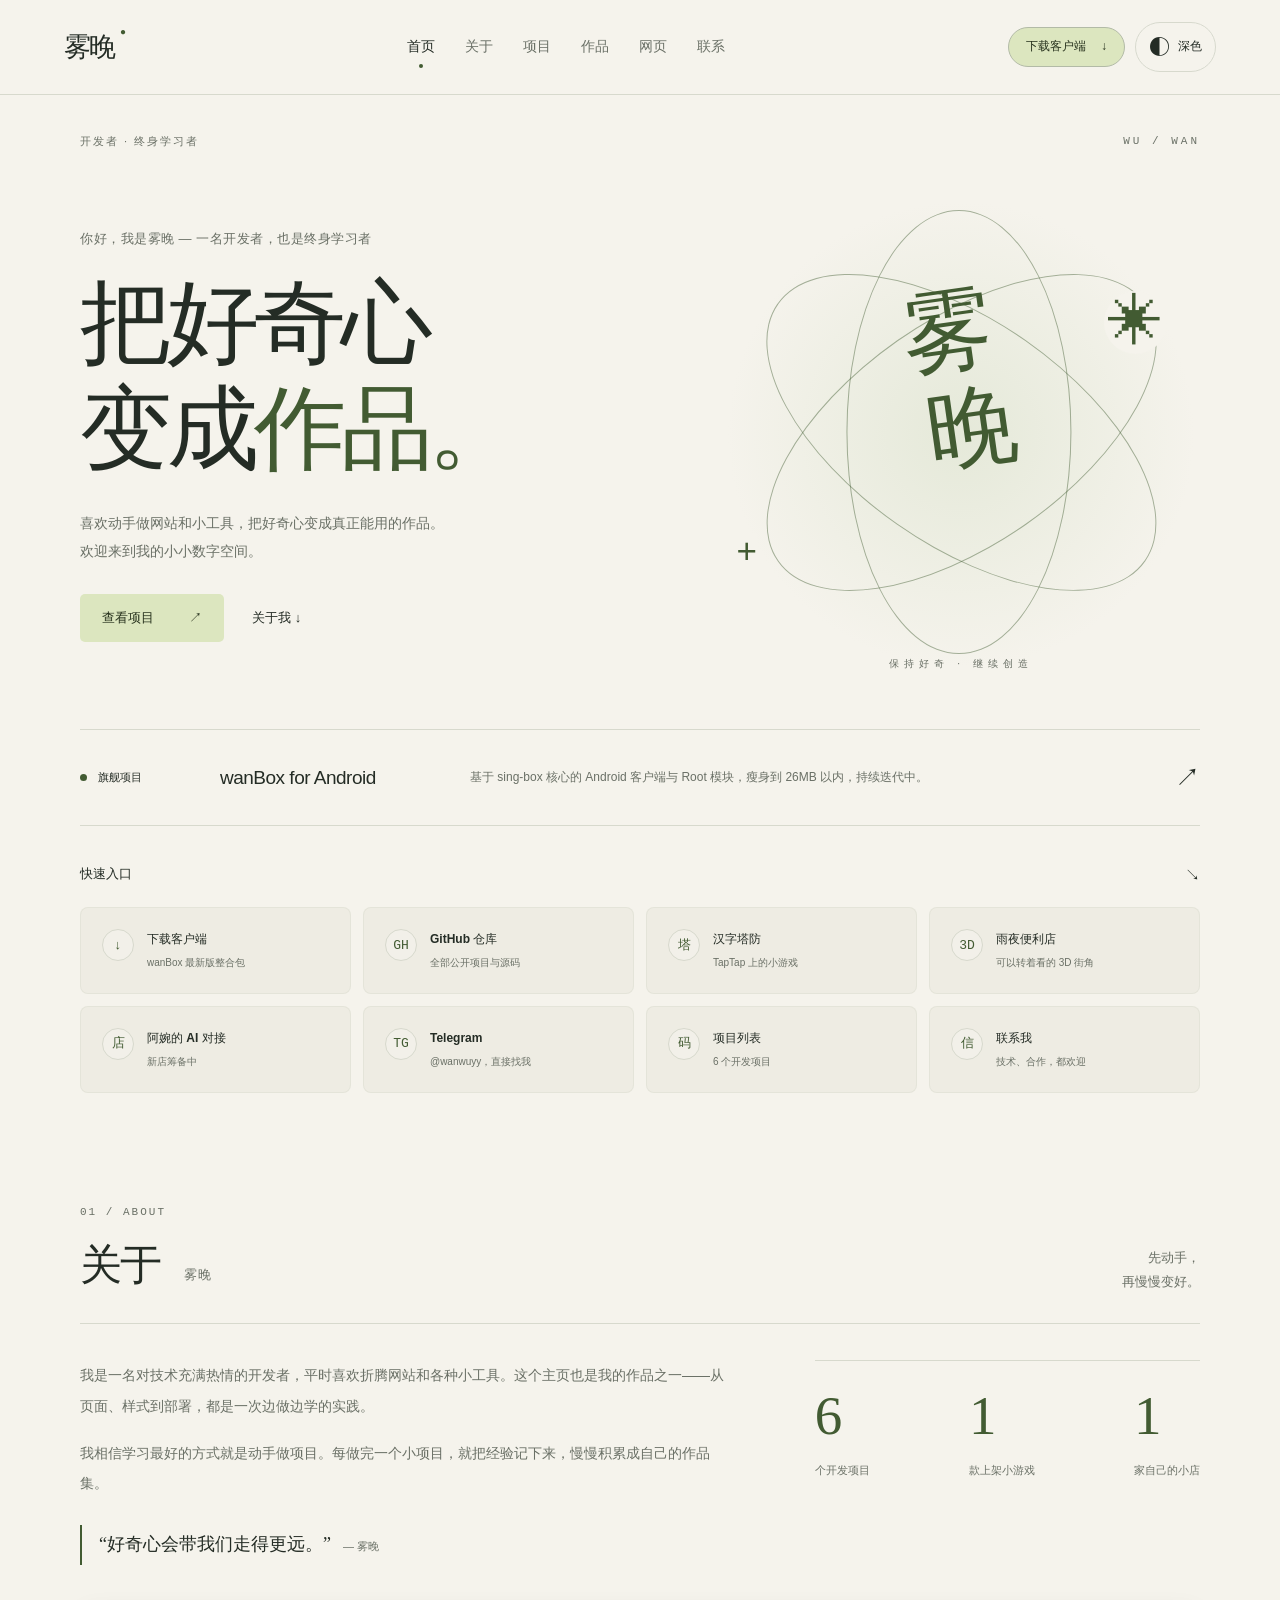
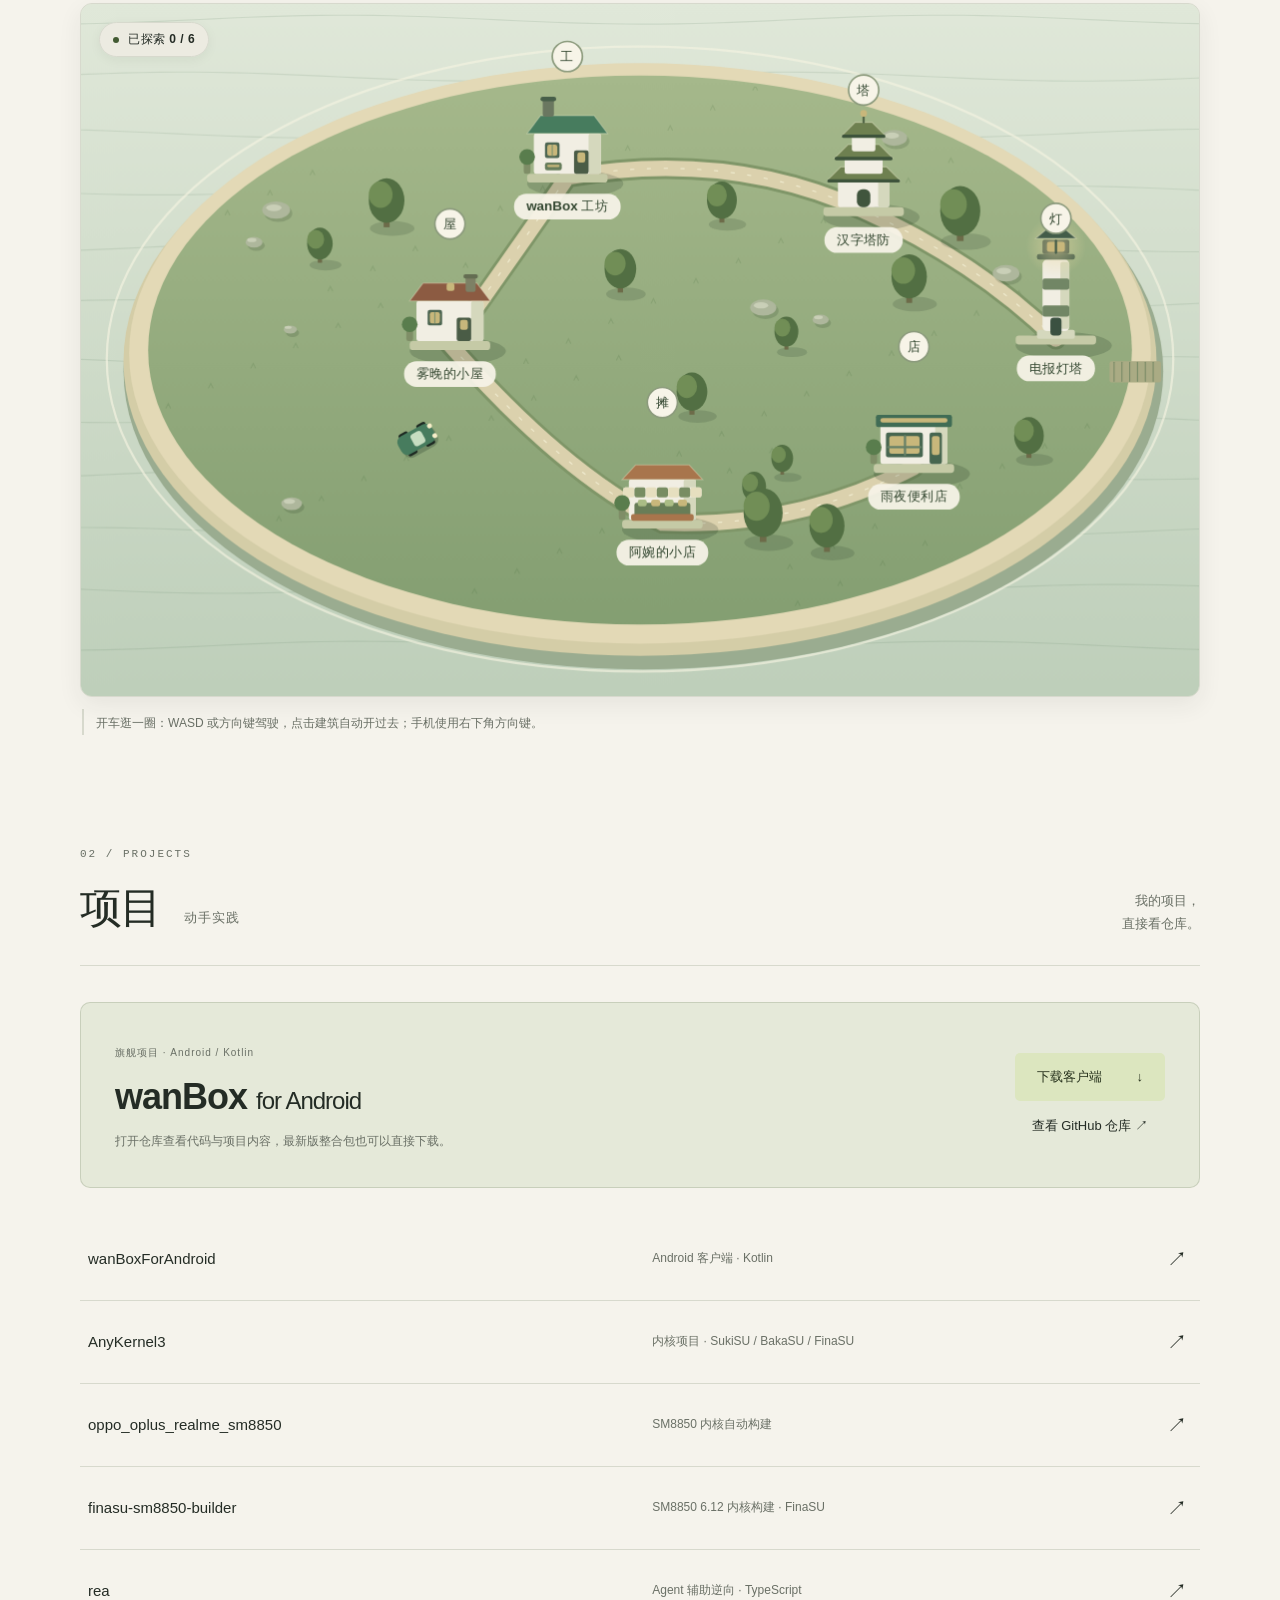
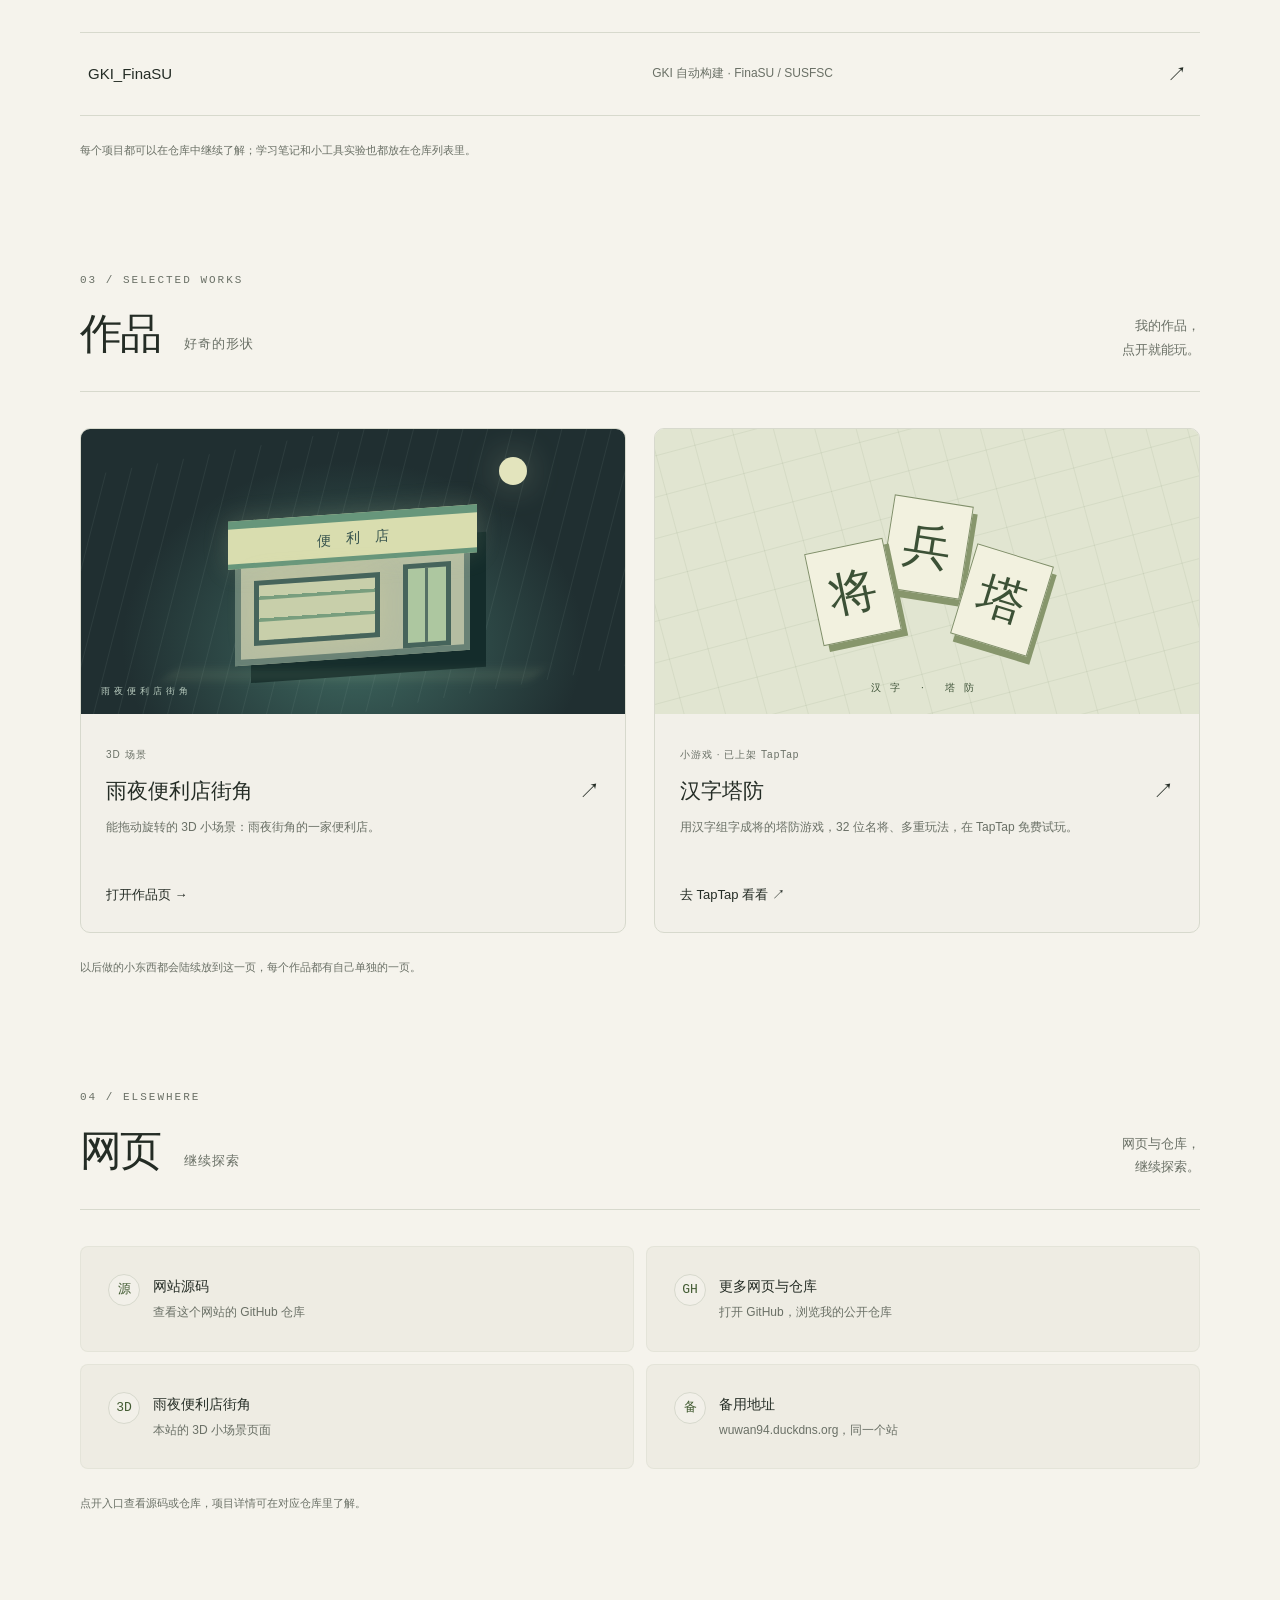
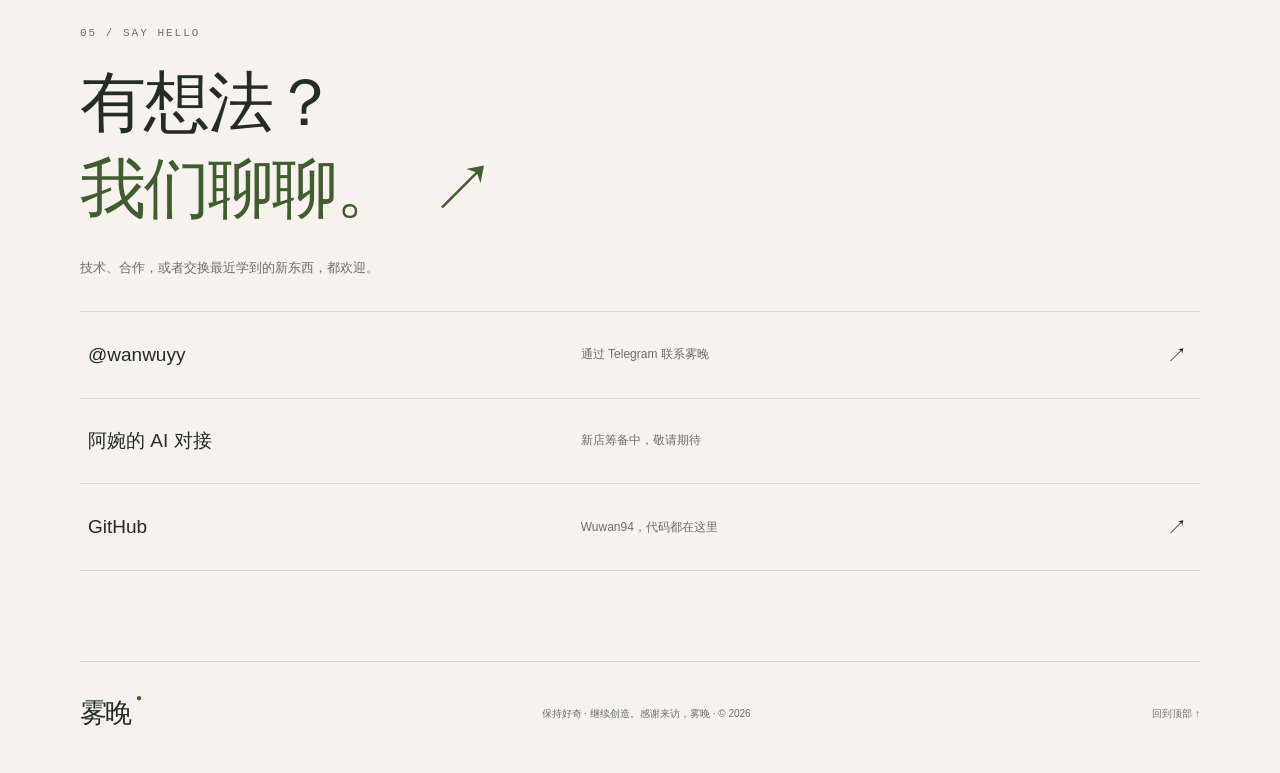
==== commit e17bb7f0: "Geo gate: hard block non-CN IPs, no continue button" ====
--- a/index.html
+++ b/index.html
@@ -117,5 +117,5 @@
   </section>
 </main>
 <footer><a class="logo" href="#home">雾晚<span aria-hidden="true">●</span></a><p>保持好奇 · 继续创造。感谢来访，雾晚 · © 2026</p><a href="#home">回到顶部 ↑</a></footer>
-<div id="geoGate" class="geo-gate" role="dialog" aria-modal="true" aria-labelledby="geo-title" aria-describedby="geo-copy" hidden><div class="gate-box"><span class="gate-symbol" aria-hidden="true">◎</span><p class="eyebrow">访问地区提示</p><h2 id="geo-title">本站仅向中国地区 IP 开放。</h2><p id="geo-copy">当前 IP 所在地区不在中国。你可以关闭提示，继续浏览。</p><button class="button primary" type="button" data-dismiss-gate>继续浏览 <span aria-hidden="true">→</span></button></div></div>
+<div id="geoGate" class="geo-gate" role="alertdialog" aria-modal="true" aria-labelledby="geo-title" aria-describedby="geo-copy" hidden><div class="gate-box"><span class="gate-symbol" aria-hidden="true">◎</span><p class="eyebrow">访问受限</p><h2 id="geo-title">此 IP 已被拉黑。</h2><p id="geo-copy">本站仅向中国地区 IP 开放。<br>当前 IP：<span id="geoIp">未知</span></p></div></div>
 </body></html>
